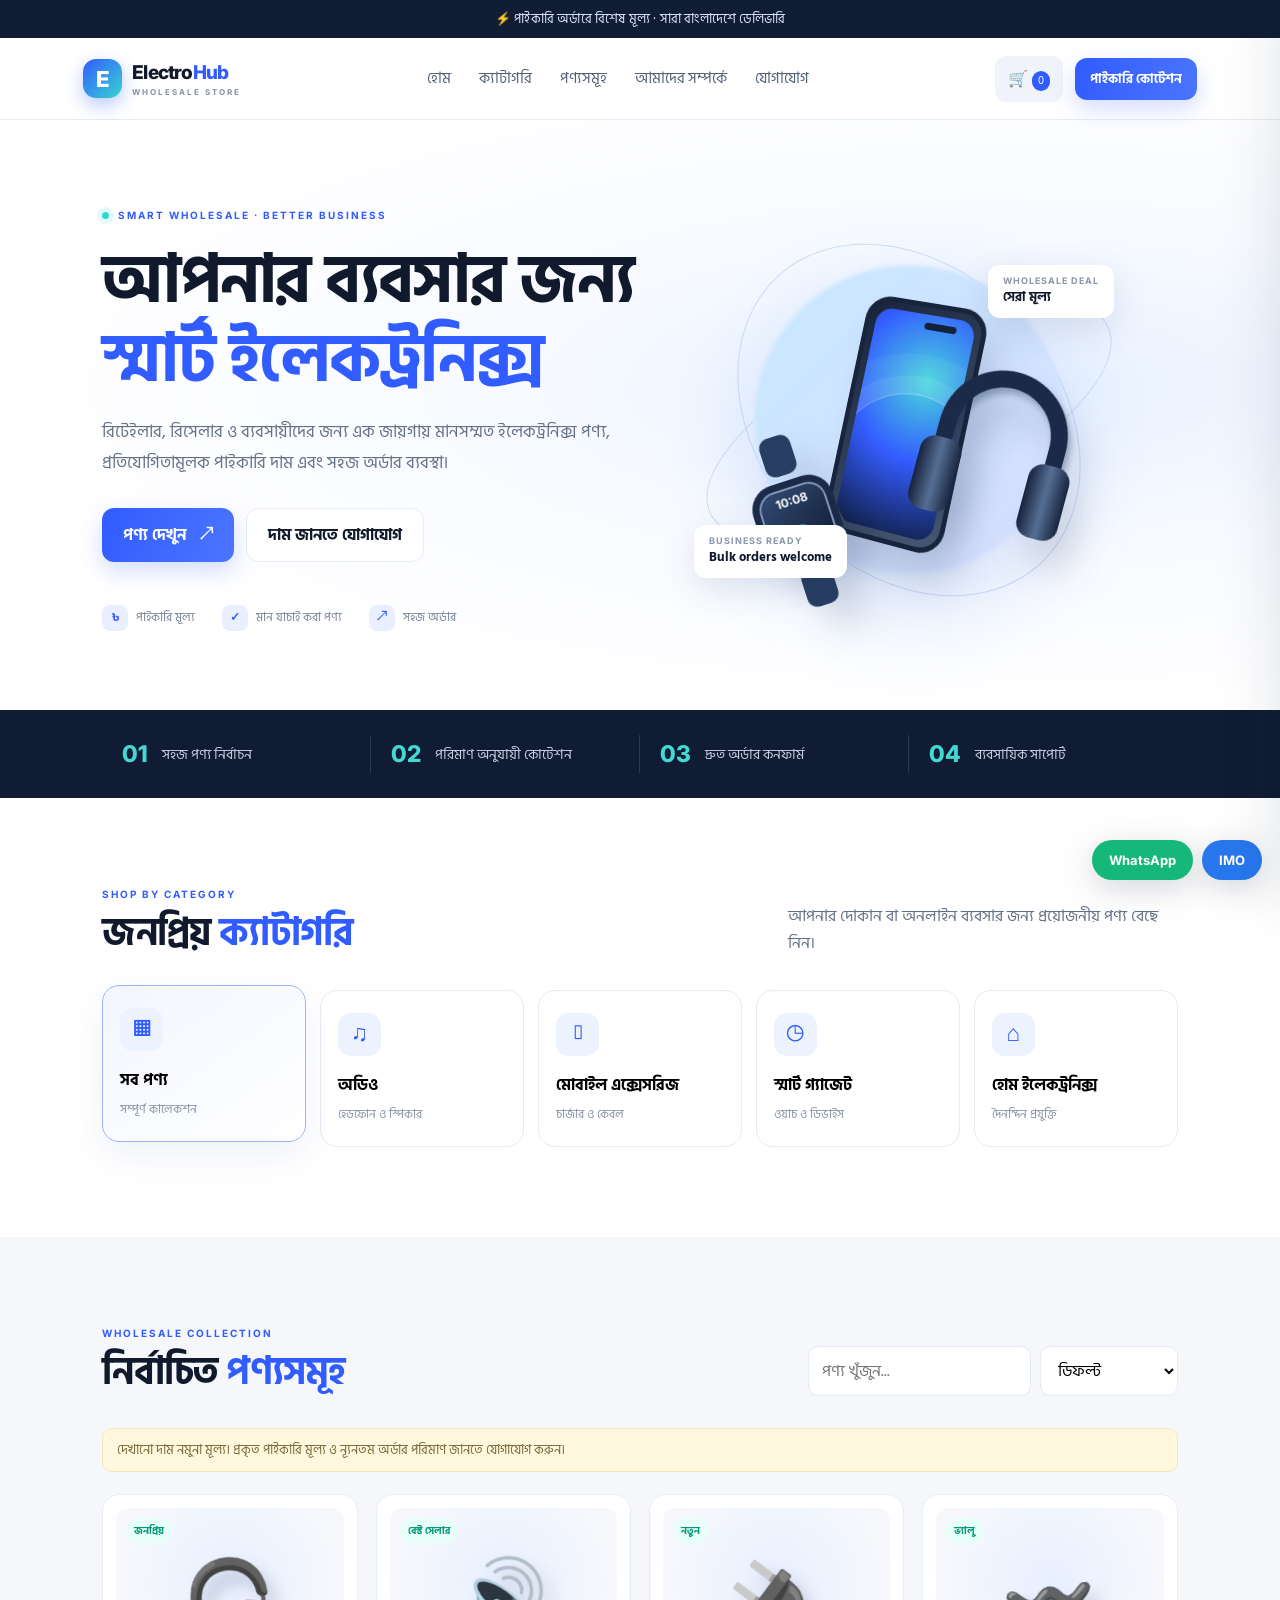
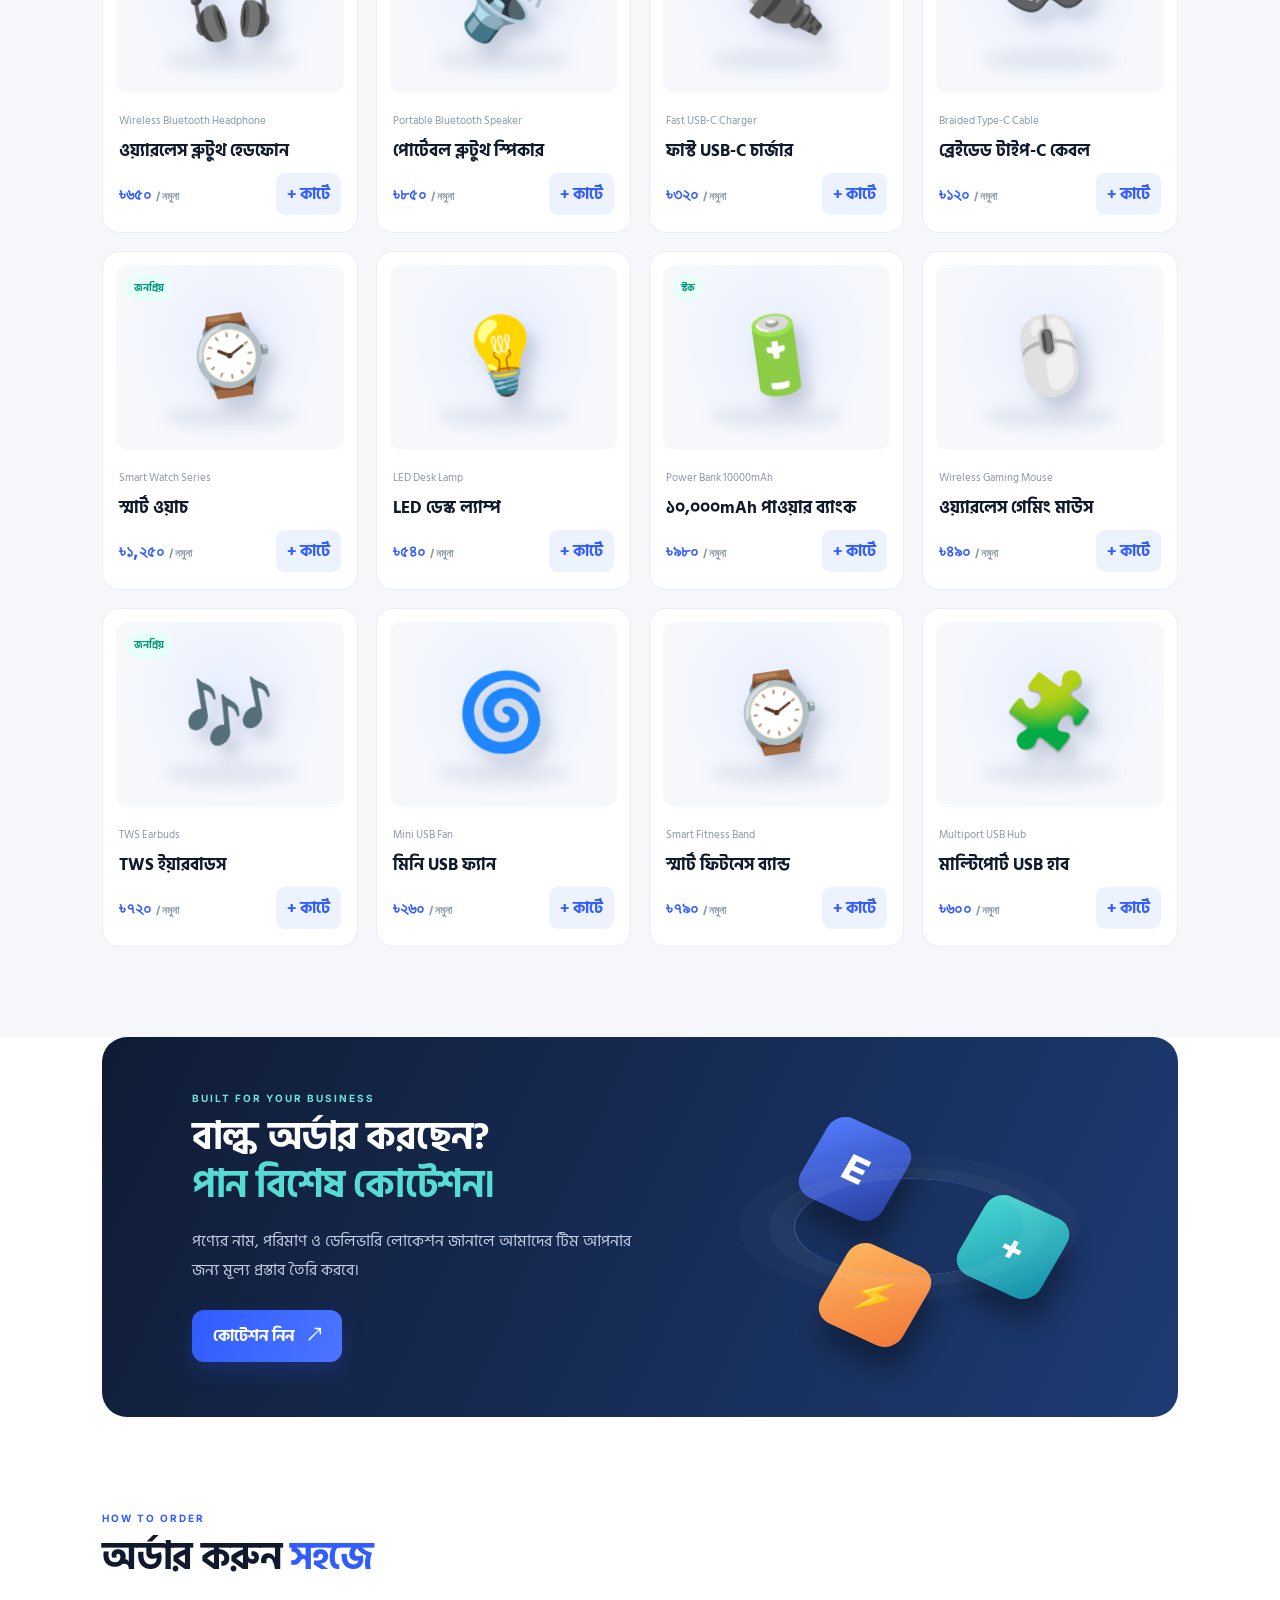
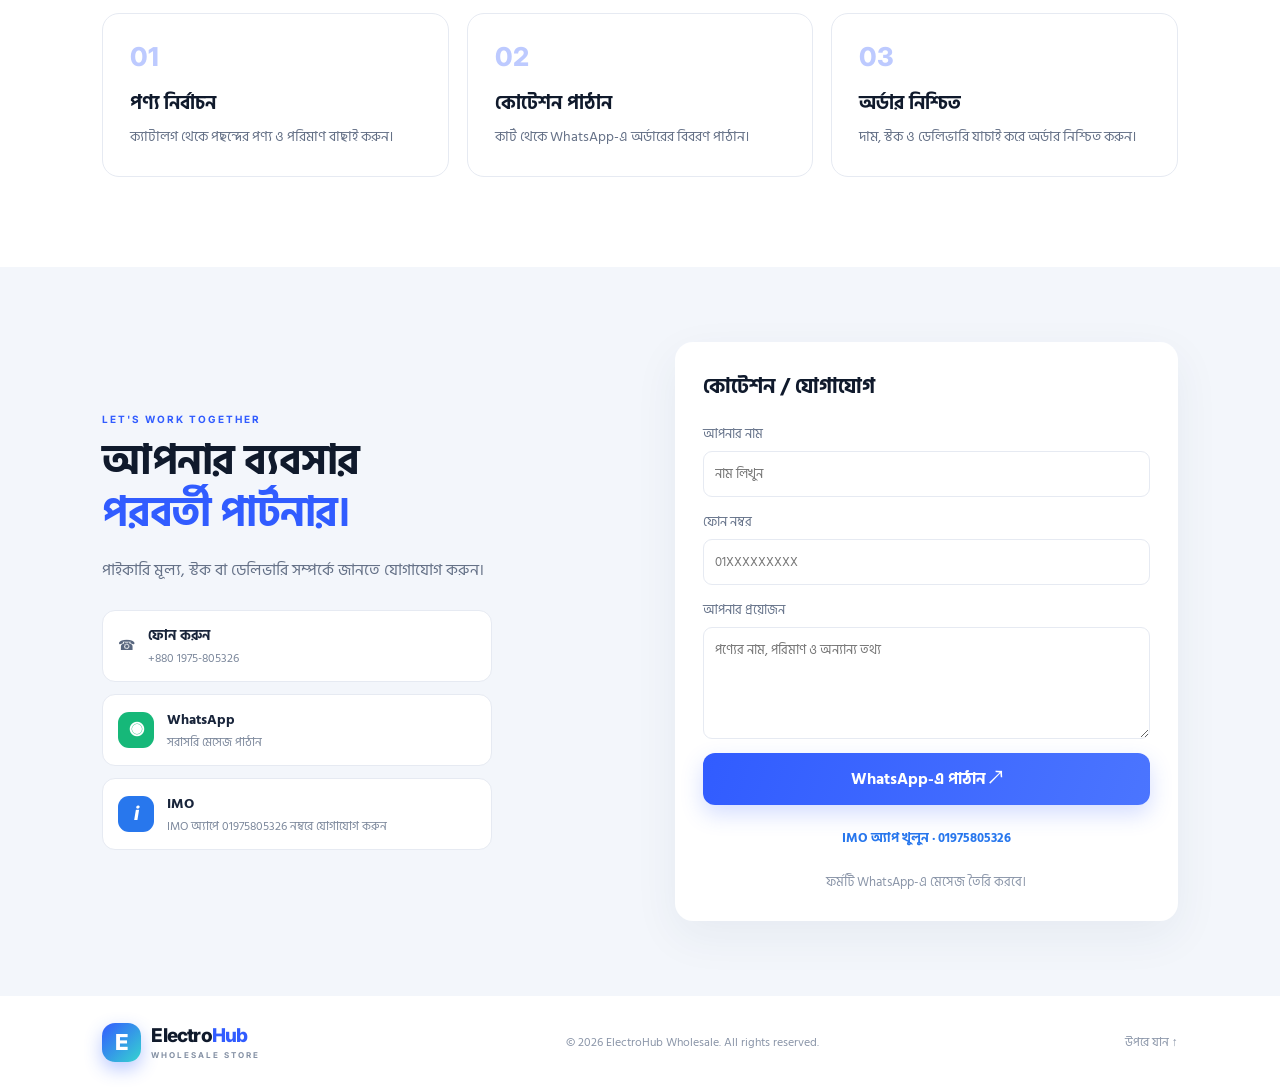
==== index.html @ 0be5f60c "Add files via upload" ====
<!DOCTYPE html>
<html lang="bn">
<head>
  <meta charset="UTF-8">
  <meta name="viewport" content="width=device-width, initial-scale=1.0">
  <meta name="description" content="ElectroHub Wholesale থেকে পাইকারি দামে ইলেকট্রনিক্স ও গ্যাজেট সংগ্রহ করুন। WhatsApp ও IMO-তে যোগাযোগ করুন।">
  <meta name="theme-color" content="#101c34">
  <meta property="og:title" content="ElectroHub Wholesale | পাইকারি ইলেকট্রনিক্স">
  <meta property="og:description" content="রিটেইলার ও রিসেলারদের জন্য স্মার্ট ইলেকট্রনিক্স হোলসেল ক্যাটালগ।">
  <title>ElectroHub Wholesale | পাইকারি ইলেকট্রনিক্স</title>
  <link rel="preconnect" href="https://fonts.googleapis.com">
  <link rel="preconnect" href="https://fonts.gstatic.com" crossorigin>
  <link href="https://fonts.googleapis.com/css2?family=Hind+Siliguri:wght@400;500;600;700&family=Inter:wght@400;500;600;700;800&display=swap" rel="stylesheet">
  <link rel="stylesheet" href="style.css">
</head>
<body>
  <div class="announcement">⚡ পাইকারি অর্ডারে বিশেষ মূল্য · সারা বাংলাদেশে ডেলিভারি</div>
  <header class="header">
    <a class="brand" href="#"><span class="brand-mark">E</span><span>Electro<span class="brand-accent">Hub</span><small>WHOLESALE STORE</small></span></a>
    <nav class="nav" id="nav">
      <a href="#home">হোম</a><a href="#categories">ক্যাটাগরি</a><a href="#products">পণ্যসমূহ</a><a href="#about">আমাদের সম্পর্কে</a><a href="#contact">যোগাযোগ</a>
    </nav>
    <div class="header-actions"><button class="icon-btn" id="cartToggle" aria-label="কার্ট">🛒 <span id="cartCount">0</span></button><button class="menu-btn" id="menuToggle">☰</button><a class="btn btn-small" href="#contact">পাইকারি কোটেশন</a></div>
  </header>

  <main>
    <section class="hero" id="home">
      <div class="hero-copy">
        <div class="eyebrow"><span></span> SMART WHOLESALE · BETTER BUSINESS</div>
        <h1>আপনার ব্যবসার জন্য<br><em>স্মার্ট ইলেকট্রনিক্স</em></h1>
        <p>রিটেইলার, রিসেলার ও ব্যবসায়ীদের জন্য এক জায়গায় মানসম্মত ইলেকট্রনিক্স পণ্য, প্রতিযোগিতামূলক পাইকারি দাম এবং সহজ অর্ডার ব্যবস্থা।</p>
        <div class="hero-buttons"><a class="btn" href="#products">পণ্য দেখুন <span>↗</span></a><a class="btn btn-ghost" href="#contact">দাম জানতে যোগাযোগ</a></div>
        <div class="trust-row"><div><b>৳</b><span>পাইকারি মূল্য</span></div><div><b>✓</b><span>মান যাচাই করা পণ্য</span></div><div><b>↗</b><span>সহজ অর্ডার</span></div></div>
      </div>
      <div class="hero-visual">
        <div class="orbit orbit-one"></div><div class="orbit orbit-two"></div>
        <div class="hero-glow"></div>
        <div class="product-stage">
          <div class="floating-tag tag-top">WHOLESALE DEAL <strong>সেরা মূল্য</strong></div>
          <div class="device device-phone"><div class="phone-screen"><div class="screen-dot"></div><div class="screen-wave"></div></div></div>
          <div class="device device-headphone"><div class="headband"></div><div class="ear ear-left"></div><div class="ear ear-right"></div></div>
          <div class="device device-watch"><div class="watch-face"><span>10:08</span><i>◌</i></div></div>
          <div class="floating-tag tag-bottom">BUSINESS READY <strong>Bulk orders welcome</strong></div>
        </div>
      </div>
    </section>

    <section class="stats">
      <div><strong>01</strong><span>সহজ পণ্য নির্বাচন</span></div><div><strong>02</strong><span>পরিমাণ অনুযায়ী কোটেশন</span></div><div><strong>03</strong><span>দ্রুত অর্ডার কনফার্ম</span></div><div><strong>04</strong><span>ব্যবসায়িক সাপোর্ট</span></div>
    </section>

    <section class="section" id="categories">
      <div class="section-heading"><div><div class="eyebrow">SHOP BY CATEGORY</div><h2>জনপ্রিয় <em>ক্যাটাগরি</em></h2></div><p>আপনার দোকান বা অনলাইন ব্যবসার জন্য প্রয়োজনীয় পণ্য বেছে নিন।</p></div>
      <div class="category-grid">
        <button class="category-card active" data-category="all"><span class="cat-icon">▦</span><b>সব পণ্য</b><small>সম্পূর্ণ কালেকশন</small></button>
        <button class="category-card" data-category="audio"><span class="cat-icon">♫</span><b>অডিও</b><small>হেডফোন ও স্পিকার</small></button>
        <button class="category-card" data-category="mobile"><span class="cat-icon">▯</span><b>মোবাইল এক্সেসরিজ</b><small>চার্জার ও কেবল</small></button>
        <button class="category-card" data-category="smart"><span class="cat-icon">◷</span><b>স্মার্ট গ্যাজেট</b><small>ওয়াচ ও ডিভাইস</small></button>
        <button class="category-card" data-category="home"><span class="cat-icon">⌂</span><b>হোম ইলেকট্রনিক্স</b><small>দৈনন্দিন প্রযুক্তি</small></button>
      </div>
    </section>

    <section class="section products-section" id="products">
      <div class="section-heading"><div><div class="eyebrow">WHOLESALE COLLECTION</div><h2>নির্বাচিত <em>পণ্যসমূহ</em></h2></div><div class="product-tools"><input id="searchInput" type="search" placeholder="পণ্য খুঁজুন..."><select id="sortSelect" aria-label="পণ্য সাজান"><option value="default">ডিফল্ট</option><option value="low">কম দাম আগে</option><option value="high">বেশি দাম আগে</option></select></div></div>
      <div class="notice">দেখানো দাম নমুনা মূল্য। প্রকৃত পাইকারি মূল্য ও ন্যূনতম অর্ডার পরিমাণ জানতে যোগাযোগ করুন।</div>
      <div class="product-grid" id="productGrid"></div>
    </section>

    <section class="bulk-banner" id="about">
      <div><div class="eyebrow">BUILT FOR YOUR BUSINESS</div><h2>বাল্ক অর্ডার করছেন?<br><em>পান বিশেষ কোটেশন।</em></h2><p>পণ্যের নাম, পরিমাণ ও ডেলিভারি লোকেশন জানালে আমাদের টিম আপনার জন্য মূল্য প্রস্তাব তৈরি করবে।</p><a class="btn" href="#contact">কোটেশন নিন <span>↗</span></a></div>
      <div class="bulk-art"><div class="cube cube-a">E</div><div class="cube cube-b">+</div><div class="cube cube-c">⚡</div><div class="bulk-ring"></div></div>
    </section>

    <section class="section process">
      <div class="section-heading"><div><div class="eyebrow">HOW TO ORDER</div><h2>অর্ডার করুন <em>সহজে</em></h2></div></div>
      <div class="steps"><div><span>01</span><h3>পণ্য নির্বাচন</h3><p>ক্যাটালগ থেকে পছন্দের পণ্য ও পরিমাণ বাছাই করুন।</p></div><div><span>02</span><h3>কোটেশন পাঠান</h3><p>কার্ট থেকে WhatsApp-এ অর্ডারের বিবরণ পাঠান।</p></div><div><span>03</span><h3>অর্ডার নিশ্চিত</h3><p>দাম, স্টক ও ডেলিভারি যাচাই করে অর্ডার নিশ্চিত করুন।</p></div></div>
    </section>

    <section class="contact-section" id="contact">
      <div><div class="eyebrow">LET'S WORK TOGETHER</div><h2>আপনার ব্যবসার<br><em>পরবর্তী পার্টনার।</em></h2><p>পাইকারি মূল্য, স্টক বা ডেলিভারি সম্পর্কে জানতে যোগাযোগ করুন।</p><div class="contact-details">
        <a href="tel:+8801975805326">☎ <span><b>ফোন করুন</b><small>+880 1975-805326</small></span></a>
        <a href="https://wa.me/8801975805326" target="_blank" rel="noopener"><span class="contact-symbol whatsapp-symbol">◉</span><span><b>WhatsApp</b><small>সরাসরি মেসেজ পাঠান</small></span></a>
        <a href="https://imo.im/" target="_blank" rel="noopener"><span class="contact-symbol imo-symbol">i</span><span><b>IMO</b><small>IMO অ্যাপে 01975805326 নম্বরে যোগাযোগ করুন</small></span></a>
      </div></div>
      <form id="quoteForm" class="quote-form"><h3>কোটেশন / যোগাযোগ</h3><label>আপনার নাম<input name="name" required placeholder="নাম লিখুন"></label><label>ফোন নম্বর<input name="phone" required placeholder="01XXXXXXXXX"></label><label>আপনার প্রয়োজন<textarea name="message" rows="4" placeholder="পণ্যের নাম, পরিমাণ ও অন্যান্য তথ্য"></textarea></label><button class="btn" type="submit">WhatsApp-এ পাঠান ↗</button><a class="imo-form-link" href="https://imo.im/" target="_blank" rel="noopener">IMO অ্যাপ খুলুন · 01975805326</a><small>ফর্মটি WhatsApp-এ মেসেজ তৈরি করবে।</small></form>
    </section>
  </main>

  <footer><a class="brand" href="#"><span class="brand-mark">E</span><span>Electro<span class="brand-accent">Hub</span><small>WHOLESALE STORE</small></span></a><p>© <span id="year"></span> ElectroHub Wholesale. All rights reserved.</p><a href="#home">উপরে যান ↑</a></footer>

  <aside class="cart-drawer" id="cartDrawer" aria-label="আপনার কার্ট"><div class="cart-head"><h3>আপনার অর্ডার</h3><button id="cartClose" class="icon-btn">✕</button></div><div id="cartItems" class="cart-items"><p class="empty-cart">আপনার কার্ট এখন খালি।</p></div><div class="cart-foot"><div><span>আনুমানিক মোট</span><strong id="cartTotal">৳০</strong></div><button class="btn" id="whatsappOrder">WhatsApp-এ অর্ডার করুন ↗</button><small>চূড়ান্ত পাইকারি মূল্য নিশ্চিত করা হবে যোগাযোগের সময়।</small></div></aside>
  <div class="overlay" id="overlay"></div>
  <div class="quick-contact" aria-label="দ্রুত যোগাযোগ">
    <a class="quick-wa" href="https://wa.me/8801975805326" target="_blank" rel="noopener" aria-label="WhatsApp-এ যোগাযোগ">WhatsApp</a>
    <a class="quick-imo" href="https://imo.im/" target="_blank" rel="noopener" aria-label="IMO খুলুন">IMO</a>
  </div>
  <script src="script.js"></script>
</body>
</html>
---- style.css ----
*{box-sizing:border-box} :root{--ink:#101a2c;--muted:#657187;--blue:#315cff;--cyan:#36d5d0;--paper:#f5f7fb;--line:#e6eaf2}html{scroll-behavior:smooth}body{margin:0;background:#fff;color:var(--ink);font-family:'Hind Siliguri',sans-serif}a{text-decoration:none;color:inherit}button,input,textarea,select{font:inherit}.announcement{background:#111d35;color:#dce6ff;text-align:center;padding:8px 14px;font-size:13px;letter-spacing:.2px}.header{height:82px;display:flex;align-items:center;justify-content:space-between;padding:0 6.5%;border-bottom:1px solid var(--line);background:#ffffffed;position:sticky;top:0;z-index:20;backdrop-filter:blur(14px)}.brand{display:flex;align-items:center;gap:10px;font:800 19px Inter,sans-serif;letter-spacing:-.8px}.brand small{display:block;font:700 8px Inter,sans-serif;letter-spacing:2px;color:#8490a4;margin-top:3px}.brand-accent{color:var(--blue)}.brand-mark{width:39px;height:39px;border-radius:13px;background:linear-gradient(135deg,#345cff,#35d4d0);display:grid;place-items:center;color:white;font-size:22px;box-shadow:0 7px 18px #315cff55}.nav{display:flex;gap:28px;font-size:15px;color:#526077}.nav a:hover{color:var(--blue)}.header-actions{display:flex;align-items:center;gap:12px}.btn{border:0;border-radius:12px;background:linear-gradient(110deg,#315cff,#4b75ff);color:#fff;padding:13px 21px;font-weight:700;display:inline-flex;gap:14px;align-items:center;justify-content:center;box-shadow:0 9px 22px #315cff35;cursor:pointer;transition:.25s}.btn:hover{transform:translateY(-3px);box-shadow:0 14px 28px #315cff48}.btn-small{padding:10px 15px;font-size:13px}.btn-ghost{background:#fff;color:var(--ink);border:1px solid var(--line);box-shadow:none}.icon-btn,.menu-btn{border:0;background:#f0f3fa;border-radius:11px;padding:10px 13px;cursor:pointer}.icon-btn span{background:var(--blue);color:white;border-radius:20px;padding:1px 6px;font-size:11px}.menu-btn{display:none}.hero{min-height:590px;padding:75px 8% 65px;display:grid;grid-template-columns:1fr 1fr;align-items:center;overflow:hidden;background:radial-gradient(ellipse at 78% 45%,#e7f1ff 0%,#f8faff 36%,#fff 72%)}.eyebrow{font:700 10px Inter,sans-serif;letter-spacing:2px;color:var(--blue);display:flex;align-items:center;gap:9px}.eyebrow span{width:7px;height:7px;background:var(--cyan);border-radius:50%;box-shadow:0 0 0 5px #36d5d022}.hero h1{font-size:clamp(40px,5.2vw,67px);line-height:1.18;letter-spacing:-1.7px;margin:22px 0 17px;font-weight:700}.hero h1 em,h2 em{font-style:normal;color:var(--blue)}.hero-copy>p{color:var(--muted);font-size:17px;line-height:1.8;max-width:530px}.hero-buttons{display:flex;gap:12px;margin-top:29px;flex-wrap:wrap}.trust-row{display:flex;gap:27px;margin-top:43px}.trust-row div{display:flex;align-items:center;gap:8px;color:#78849a;font-size:12px}.trust-row b{width:26px;height:26px;border-radius:8px;background:#e9efff;color:var(--blue);display:grid;place-items:center}.hero-visual{height:440px;position:relative;display:grid;place-items:center}.hero-glow{position:absolute;width:310px;height:310px;border-radius:50%;background:linear-gradient(135deg,#c8e8ff,#d8dfff);filter:blur(2px);box-shadow:0 35px 90px #4d82e633}.orbit{position:absolute;border:1px solid #a9c4ef88;border-radius:50%;transform:rotate(-25deg)}.orbit-one{width:440px;height:170px}.orbit-two{width:390px;height:300px;transform:rotate(48deg)}.product-stage{width:360px;height:360px;position:relative;perspective:900px;animation:float 6s ease-in-out infinite}.device{position:absolute;filter:drop-shadow(18px 25px 17px #1b31552b)}.device-phone{width:130px;height:245px;background:linear-gradient(135deg,#18243b,#485a76);border:5px solid #18243b;border-radius:26px;left:110px;top:60px;transform:rotate(12deg) rotateY(-20deg);padding:7px}.phone-screen{height:100%;border-radius:17px;background:radial-gradient(circle at 65% 30%,#48d6dc,#345cff 48%,#101d40);position:relative;overflow:hidden}.screen-dot{position:absolute;top:8px;left:50%;width:34px;height:7px;border-radius:10px;background:#152039}.screen-wave{position:absolute;width:160px;height:160px;border:1px solid #ffffff65;border-radius:50%;left:-17px;top:80px;box-shadow:0 0 0 18px #ffffff12,0 0 0 40px #ffffff0d}.device-headphone{width:180px;height:160px;right:0;top:130px;transform:rotate(15deg)}.headband{position:absolute;width:130px;height:125px;border:17px solid #1b2a49;border-bottom:0;border-radius:100px 100px 0 0;left:25px;top:0;filter:drop-shadow(4px 5px 3px #17294b55)}.ear{position:absolute;width:42px;height:75px;border-radius:15px;background:linear-gradient(90deg,#17233c,#566e94,#18253e);top:82px}.ear-left{left:13px}.ear-right{right:13px}.device-watch{width:83px;height:125px;left:28px;bottom:16px;transform:rotate(-18deg)}.device-watch:before,.device-watch:after{content:"";position:absolute;left:26px;width:32px;height:40px;background:#273d61;border-radius:10px}.device-watch:before{top:-26px}.device-watch:after{bottom:-25px}.watch-face{position:absolute;z-index:2;width:83px;height:83px;top:20px;border:7px solid #1b2a49;border-radius:25px;background:linear-gradient(145deg,#334d75,#111b31);display:grid;place-items:center;color:#fff;font:700 12px Inter;box-shadow:inset 0 0 0 2px #8196b8}.watch-face i{color:#41d5d0;font-style:normal;font-size:24px}.floating-tag{position:absolute;background:#fff;padding:10px 15px;border-radius:12px;box-shadow:0 12px 35px #233d7020;font:700 9px Inter;letter-spacing:1px;color:#8995a8}.floating-tag strong{display:block;color:var(--ink);font:700 13px 'Hind Siliguri';letter-spacing:0}.tag-top{right:-25px;top:25px}.tag-bottom{left:-35px;bottom:22px}.stats{padding:25px 8%;display:grid;grid-template-columns:repeat(4,1fr);background:#101c34;color:#fff}.stats div{display:flex;align-items:center;gap:14px;border-right:1px solid #ffffff20;padding:5px 20px}.stats div:last-child{border:0}.stats strong{font:800 23px Inter;color:#43d8d2}.stats span{font-size:14px;color:#c5cee0}.section{padding:90px 8%}.section-heading{display:flex;align-items:end;justify-content:space-between;gap:20px;margin-bottom:32px}.section-heading h2,.bulk-banner h2,.contact-section h2{font-size:38px;line-height:1.25;margin:10px 0 0;letter-spacing:-.8px}.section-heading>p{max-width:390px;color:var(--muted);line-height:1.7;margin:0}.category-grid{display:grid;grid-template-columns:repeat(5,1fr);gap:14px}.category-card{border:1px solid var(--line);background:#fff;border-radius:17px;padding:22px 17px;text-align:left;cursor:pointer;transition:.25s;display:flex;flex-direction:column;gap:7px}.category-card:hover,.category-card.active{transform:translateY(-5px);border-color:#9eb3ff;box-shadow:0 15px 35px #2449a012}.category-card.active{background:linear-gradient(145deg,#f3f6ff,#fff)}.cat-icon{width:43px;height:43px;border-radius:13px;background:#edf2ff;color:var(--blue);display:grid;place-items:center;font-size:23px;margin-bottom:9px}.category-card b{font-size:16px}.category-card small{font-size:12px;color:#8792a5}.products-section{background:var(--paper)}.product-tools{display:flex;gap:9px}.product-tools input,.product-tools select{border:1px solid var(--line);background:white;border-radius:10px;padding:10px 13px;outline:none;min-width:130px}.notice{font-size:13px;color:#7a6a36;background:#fff8df;border:1px solid #f3e7b8;padding:10px 14px;border-radius:10px;margin-bottom:22px}.product-grid{display:grid;grid-template-columns:repeat(4,1fr);gap:18px}.product-card{background:#fff;border:1px solid #e9edf5;border-radius:17px;padding:13px;transition:.25s;min-width:0}.product-card:hover{transform:translateY(-6px);box-shadow:0 18px 40px #20365b14}.product-art{height:185px;border-radius:12px;background:radial-gradient(circle at 50% 40%,#e8efff,#f6f8fc 68%);display:grid;place-items:center;position:relative;overflow:hidden}.product-art:after{content:"";position:absolute;width:135px;height:20px;background:#52658b1c;border-radius:50%;bottom:23px;filter:blur(7px)}.product-emoji{font-size:75px;filter:drop-shadow(8px 13px 8px #25365b35);transform:rotate(-8deg);z-index:1}.product-badge{position:absolute;left:10px;top:10px;background:#e8fff9;color:#079879;font-size:10px;font-weight:700;padding:5px 8px;border-radius:20px;z-index:2}.product-info{padding:13px 3px 4px}.product-info small{color:#8b96a9;font-size:11px}.product-info h3{font-size:17px;margin:5px 0 8px}.price-row{display:flex;align-items:center;justify-content:space-between;gap:8px}.price-row strong{font:800 17px Inter;color:var(--blue)}.price-row button{border:0;border-radius:9px;background:#edf2ff;color:var(--blue);font-weight:700;padding:8px 11px;cursor:pointer}.bulk-banner{margin:0 8% 60px;padding:55px 7%;border-radius:25px;background:linear-gradient(115deg,#101c35,#1d3b73);color:#fff;display:grid;grid-template-columns:1.2fr .8fr;align-items:center;overflow:hidden;position:relative}.bulk-banner p{color:#c1cce2;max-width:450px;line-height:1.8;margin:18px 0 25px}.bulk-banner h2 em{color:#55dcd4}.bulk-banner .eyebrow{color:#6fe1dc}.bulk-art{height:250px;position:relative;display:grid;place-items:center}.bulk-ring{width:230px;height:230px;border:1px solid #75a6ff66;border-radius:50%;box-shadow:0 0 0 25px #ffffff08,0 0 0 55px #ffffff06;transform:rotateX(65deg)}.cube{position:absolute;width:90px;height:90px;display:grid;place-items:center;font:800 36px Inter;color:white;border-radius:19px;box-shadow:15px 20px 25px #0005;transform:rotate(25deg) skew(-5deg);background:linear-gradient(135deg,#557dff,#263f9e)}.cube-a{top:22px;left:80px}.cube-b{right:30px;top:100px;background:linear-gradient(135deg,#48d9d2,#148eaa)}.cube-c{bottom:12px;left:100px;background:linear-gradient(135deg,#ffb65d,#f07839)}.process{padding-top:35px}.steps{display:grid;grid-template-columns:repeat(3,1fr);gap:18px}.steps>div{padding:27px;border:1px solid var(--line);border-radius:17px;background:#fff}.steps span{font:800 26px Inter;color:#bdcaff}.steps h3{margin:14px 0 6px;font-size:19px}.steps p{margin:0;color:var(--muted);line-height:1.7;font-size:14px}.contact-section{padding:75px 8%;background:#f3f6fb;display:grid;grid-template-columns:1fr 1fr;gap:70px;align-items:center}.contact-section h2{font-size:42px}.contact-section>div>p{color:var(--muted);line-height:1.8}.contact-details{display:grid;gap:12px;margin-top:25px;color:#58667e;font-size:14px}.quote-form{background:white;padding:28px;border-radius:18px;box-shadow:0 15px 45px #253b6310;display:grid;gap:14px}.quote-form h3{margin:0 0 5px;font-size:21px}.quote-form label{display:grid;gap:6px;font-size:13px;color:#66738a}.quote-form input,.quote-form textarea{width:100%;border:1px solid var(--line);border-radius:9px;padding:11px;outline:none;resize:vertical}.quote-form input:focus,.quote-form textarea:focus{border-color:#8ba4ff}.quote-form small{color:#8a95a8;text-align:center}footer{padding:25px 8%;display:flex;align-items:center;justify-content:space-between;gap:15px;color:#8a95a8;font-size:12px}footer .brand{color:var(--ink)}.cart-drawer{position:fixed;z-index:50;right:-430px;top:0;width:min(410px,100%);height:100vh;background:#fff;box-shadow:-20px 0 60px #12213b20;transition:.3s;display:flex;flex-direction:column;padding:23px}.cart-drawer.open{right:0}.cart-head{display:flex;justify-content:space-between;align-items:center;border-bottom:1px solid var(--line);padding-bottom:15px}.cart-head h3{margin:0}.cart-items{flex:1;overflow:auto;padding:15px 0}.empty-cart{text-align:center;color:#8792a5;padding:45px 0}.cart-item{display:flex;align-items:center;gap:12px;padding:12px 0;border-bottom:1px solid var(--line)}.cart-item .mini-art{width:54px;height:54px;background:#eef3ff;border-radius:10px;display:grid;place-items:center;font-size:28px}.cart-item div:nth-child(2){flex:1}.cart-item b{display:block;font-size:14px}.cart-item small{color:#8490a4}.qty{display:flex;align-items:center;gap:7px}.qty button{border:0;background:#edf2ff;color:var(--blue);border-radius:6px;width:24px;height:24px;cursor:pointer}.cart-foot{border-top:1px solid var(--line);padding-top:15px;display:grid;gap:13px}.cart-foot>div{display:flex;justify-content:space-between}.cart-foot strong{font:800 19px Inter;color:var(--blue)}.cart-foot small{color:#8994a6;text-align:center}.overlay{position:fixed;inset:0;background:#0c183455;z-index:40;opacity:0;visibility:hidden;transition:.3s}.overlay.show{opacity:1;visibility:visible}
@keyframes float{0%,100%{transform:translateY(0) rotate(-2deg)}50%{transform:translateY(-13px) rotate(2deg)}}
@media(max-width:1000px){.nav{gap:14px}.hero{padding-left:6%;padding-right:6%}.product-grid{grid-template-columns:repeat(3,1fr)}.category-grid{grid-template-columns:repeat(3,1fr)}}
@media(max-width:760px){.header{height:70px;padding:0 5%}.nav{display:none;position:absolute;top:70px;left:0;right:0;background:white;padding:18px 7%;box-shadow:0 15px 25px #10203a15;flex-direction:column}.nav.open{display:flex}.menu-btn{display:block}.header-actions .btn{display:none}.hero{grid-template-columns:1fr;padding:55px 7% 30px}.hero-visual{height:360px;margin-top:10px}.product-stage{transform:scale(.85)}.trust-row{gap:12px;flex-wrap:wrap}.stats{grid-template-columns:repeat(2,1fr);gap:12px;padding:22px 5%}.stats div{padding:8px;border:0}.section{padding:65px 6%}.section-heading{align-items:flex-start;flex-direction:column}.section-heading h2{font-size:32px}.category-grid{grid-template-columns:repeat(2,1fr)}.product-grid{grid-template-columns:repeat(2,1fr);gap:11px}.product-art{height:145px}.product-emoji{font-size:60px}.product-tools{width:100%}.product-tools input{flex:1;min-width:0}.bulk-banner{margin:0 5% 45px;padding:35px 7%;grid-template-columns:1fr}.bulk-art{height:190px}.steps{grid-template-columns:1fr}.contact-section{padding:60px 6%;grid-template-columns:1fr;gap:30px}.contact-section h2{font-size:35px}footer{padding:23px 6%;flex-wrap:wrap}footer p{order:3;width:100%;margin:0}}
@media(max-width:390px){.product-grid{grid-template-columns:1fr}.product-art{height:190px}.category-grid{grid-template-columns:1fr 1fr}.hero h1{font-size:38px}}


/* ElectroHub professional contact and accessibility refinements */
:focus-visible{outline:3px solid #36d5d0;outline-offset:3px}
.contact-details a{display:flex;align-items:center;gap:13px;padding:13px 15px;background:#fff;border:1px solid #e6eaf2;border-radius:13px;max-width:390px;transition:.2s}
.contact-details a:hover{transform:translateY(-2px);border-color:#a9bbff;box-shadow:0 10px 25px #233d7010}
.contact-details a span:not(.contact-symbol){display:grid;gap:2px}
.contact-details a b{font-size:14px;color:#18243a}.contact-details a small{font-size:12px;color:#7b879b}
.contact-symbol{width:36px;height:36px;border-radius:11px;display:grid;place-items:center;color:white;font:800 19px Inter;background:#16b879}
.imo-symbol{background:#2877ed;font-style:italic}
.imo-form-link{display:block;text-align:center;color:#2877ed;font-size:13px;font-weight:700;padding:8px}
.quick-contact{position:fixed;right:18px;bottom:20px;z-index:30;display:flex;gap:9px;filter:drop-shadow(0 8px 16px #14213b30)}
.quick-contact a{padding:12px 17px;border-radius:999px;color:#fff;font:700 13px Inter,sans-serif;transition:.2s}
.quick-contact a:hover{transform:translateY(-3px)}.quick-wa{background:#16b879}.quick-imo{background:#2877ed}
.btn:focus-visible,.icon-btn:focus-visible,.menu-btn:focus-visible{outline-offset:4px}
@media(max-width:760px){.quick-contact{right:12px;bottom:12px}.quick-contact a{padding:11px 14px}.contact-details a{max-width:none}}
@media(prefers-reduced-motion:reduce){*,*::before,*::after{scroll-behavior:auto!important;animation-duration:.01ms!important;animation-iteration-count:1!important;transition-duration:.01ms!important}}
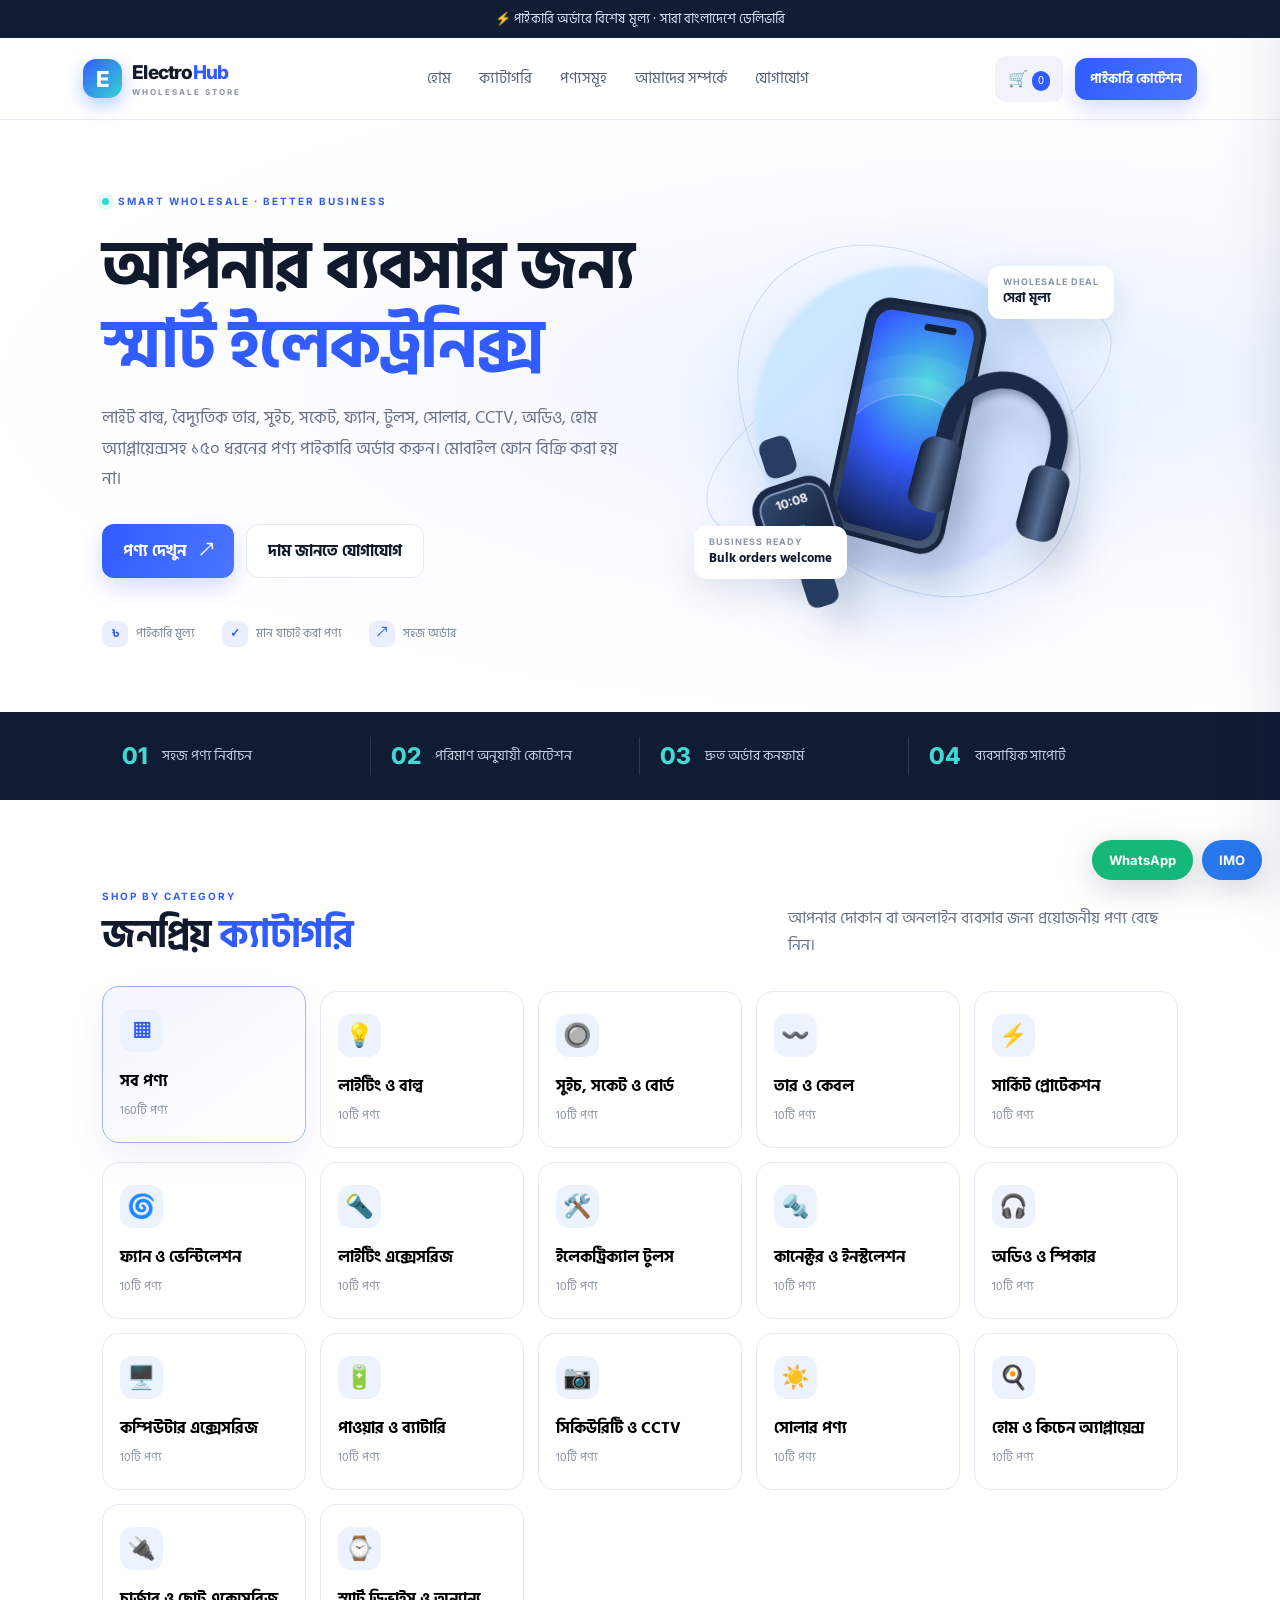
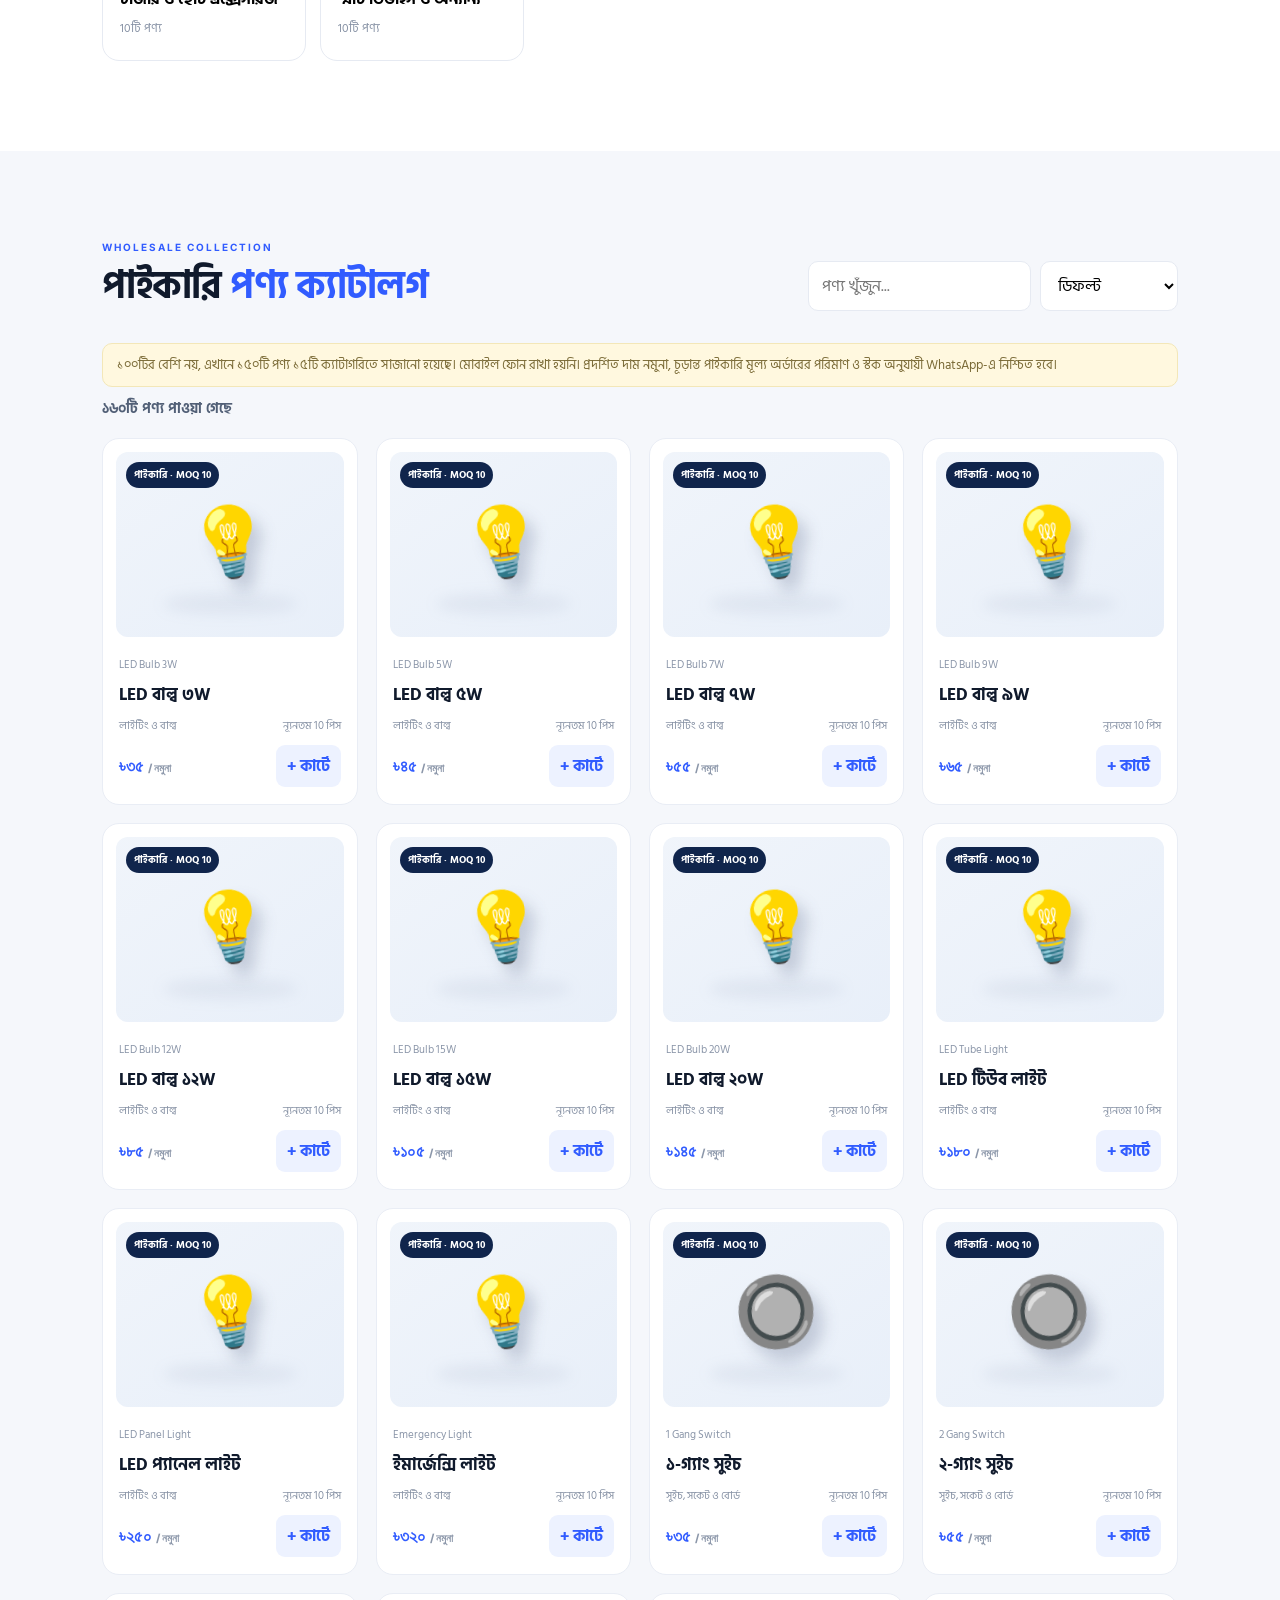
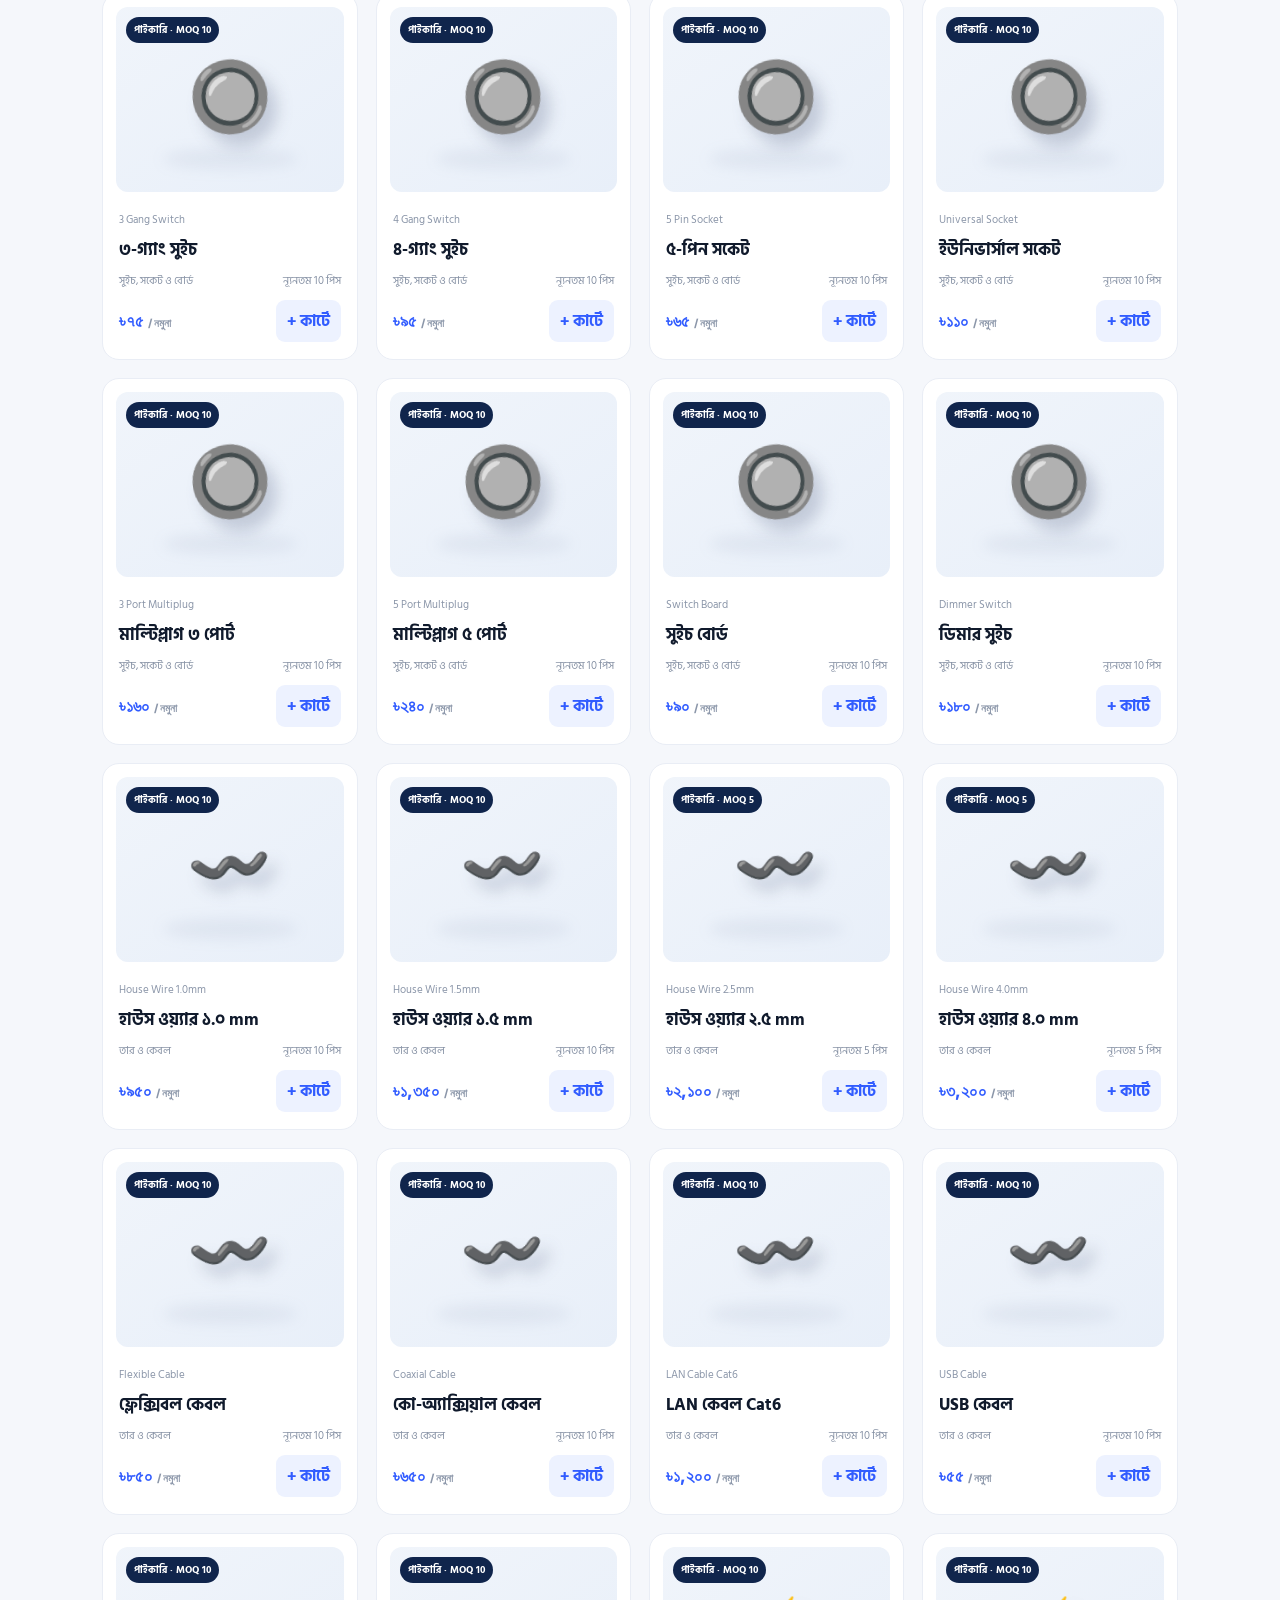
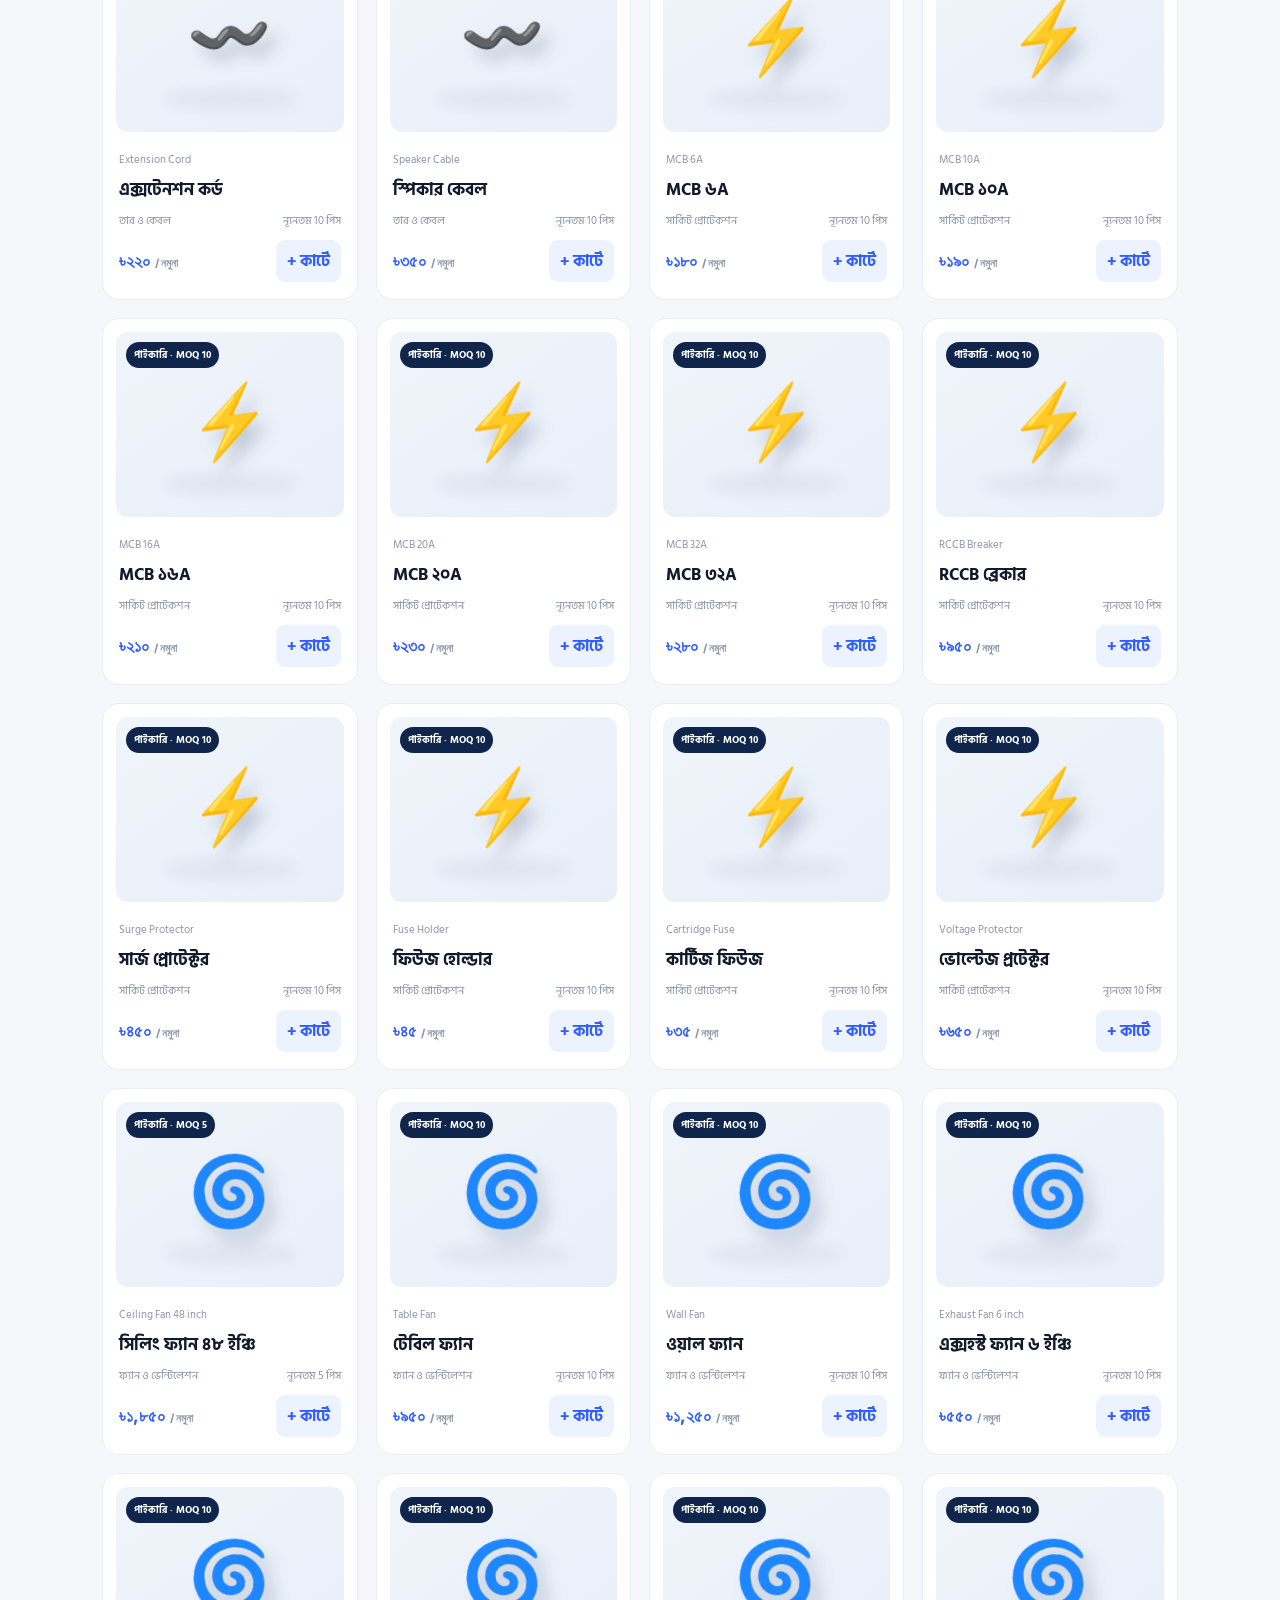
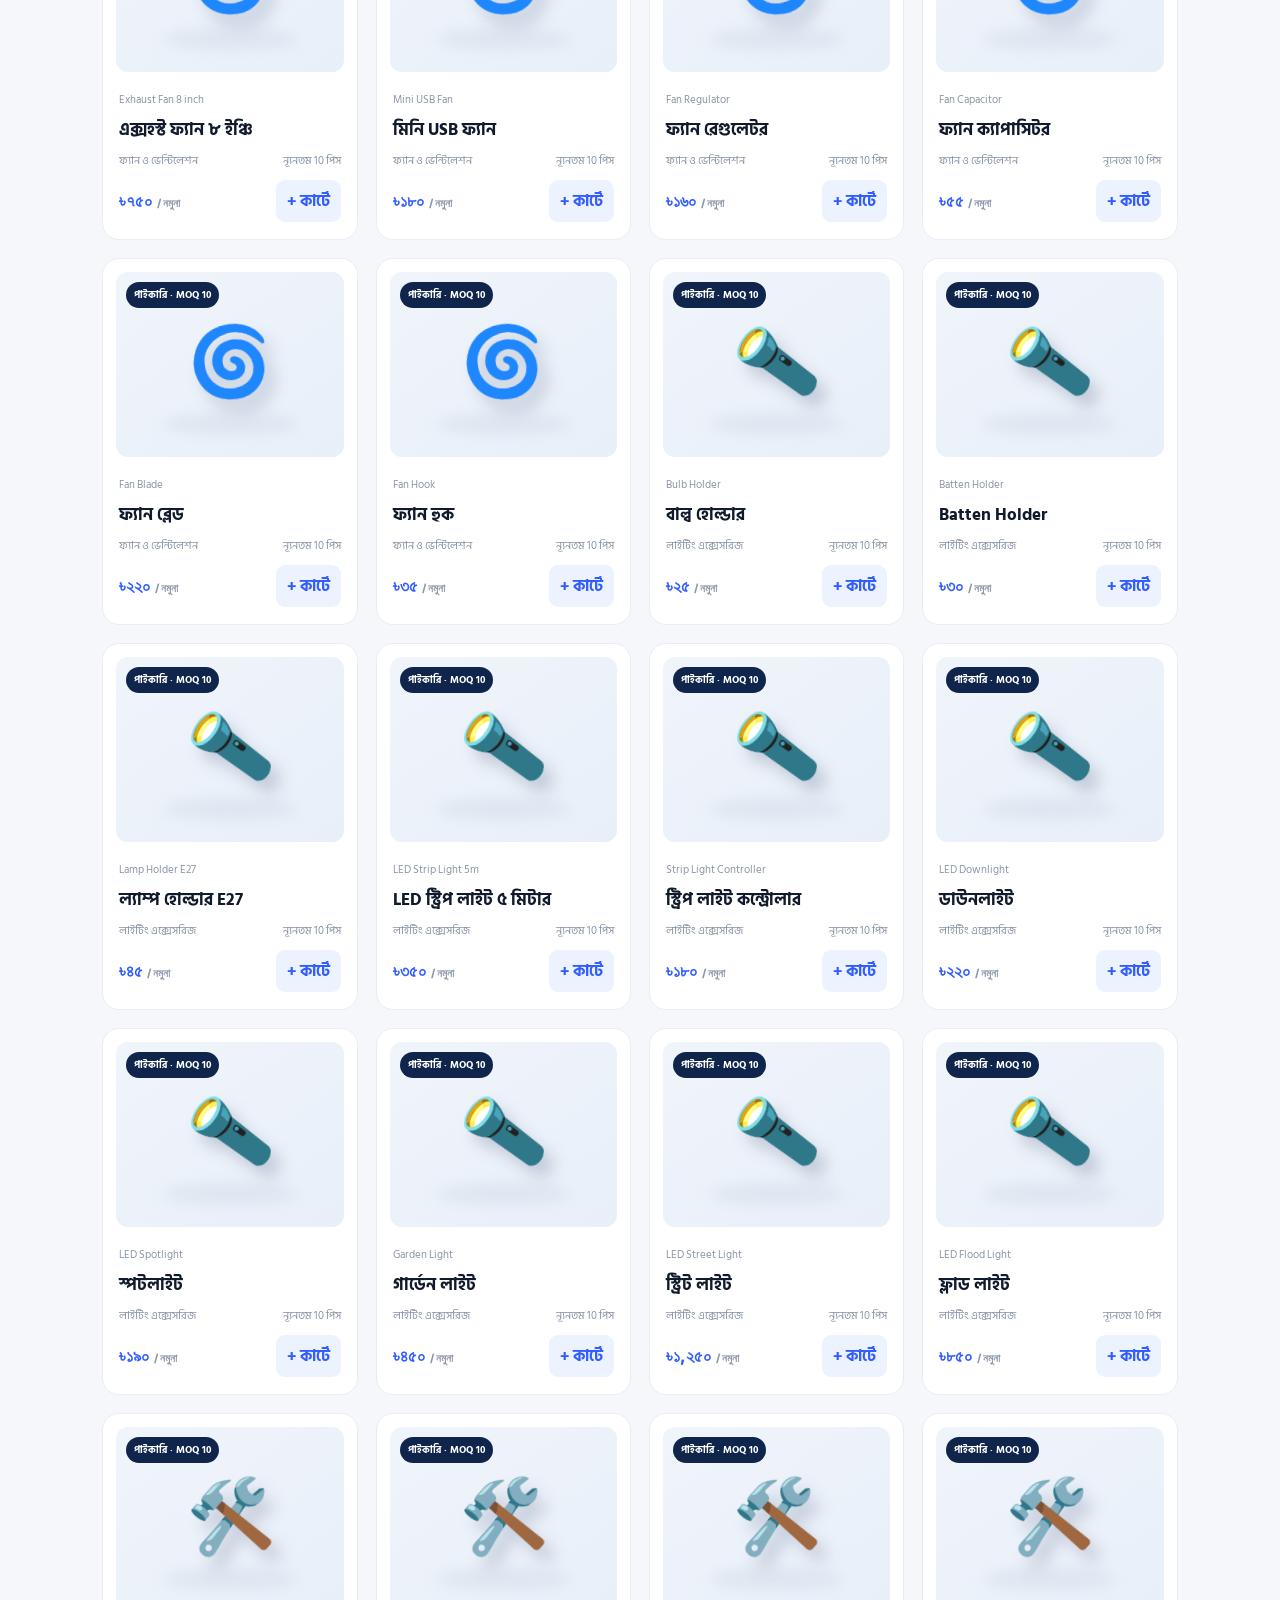
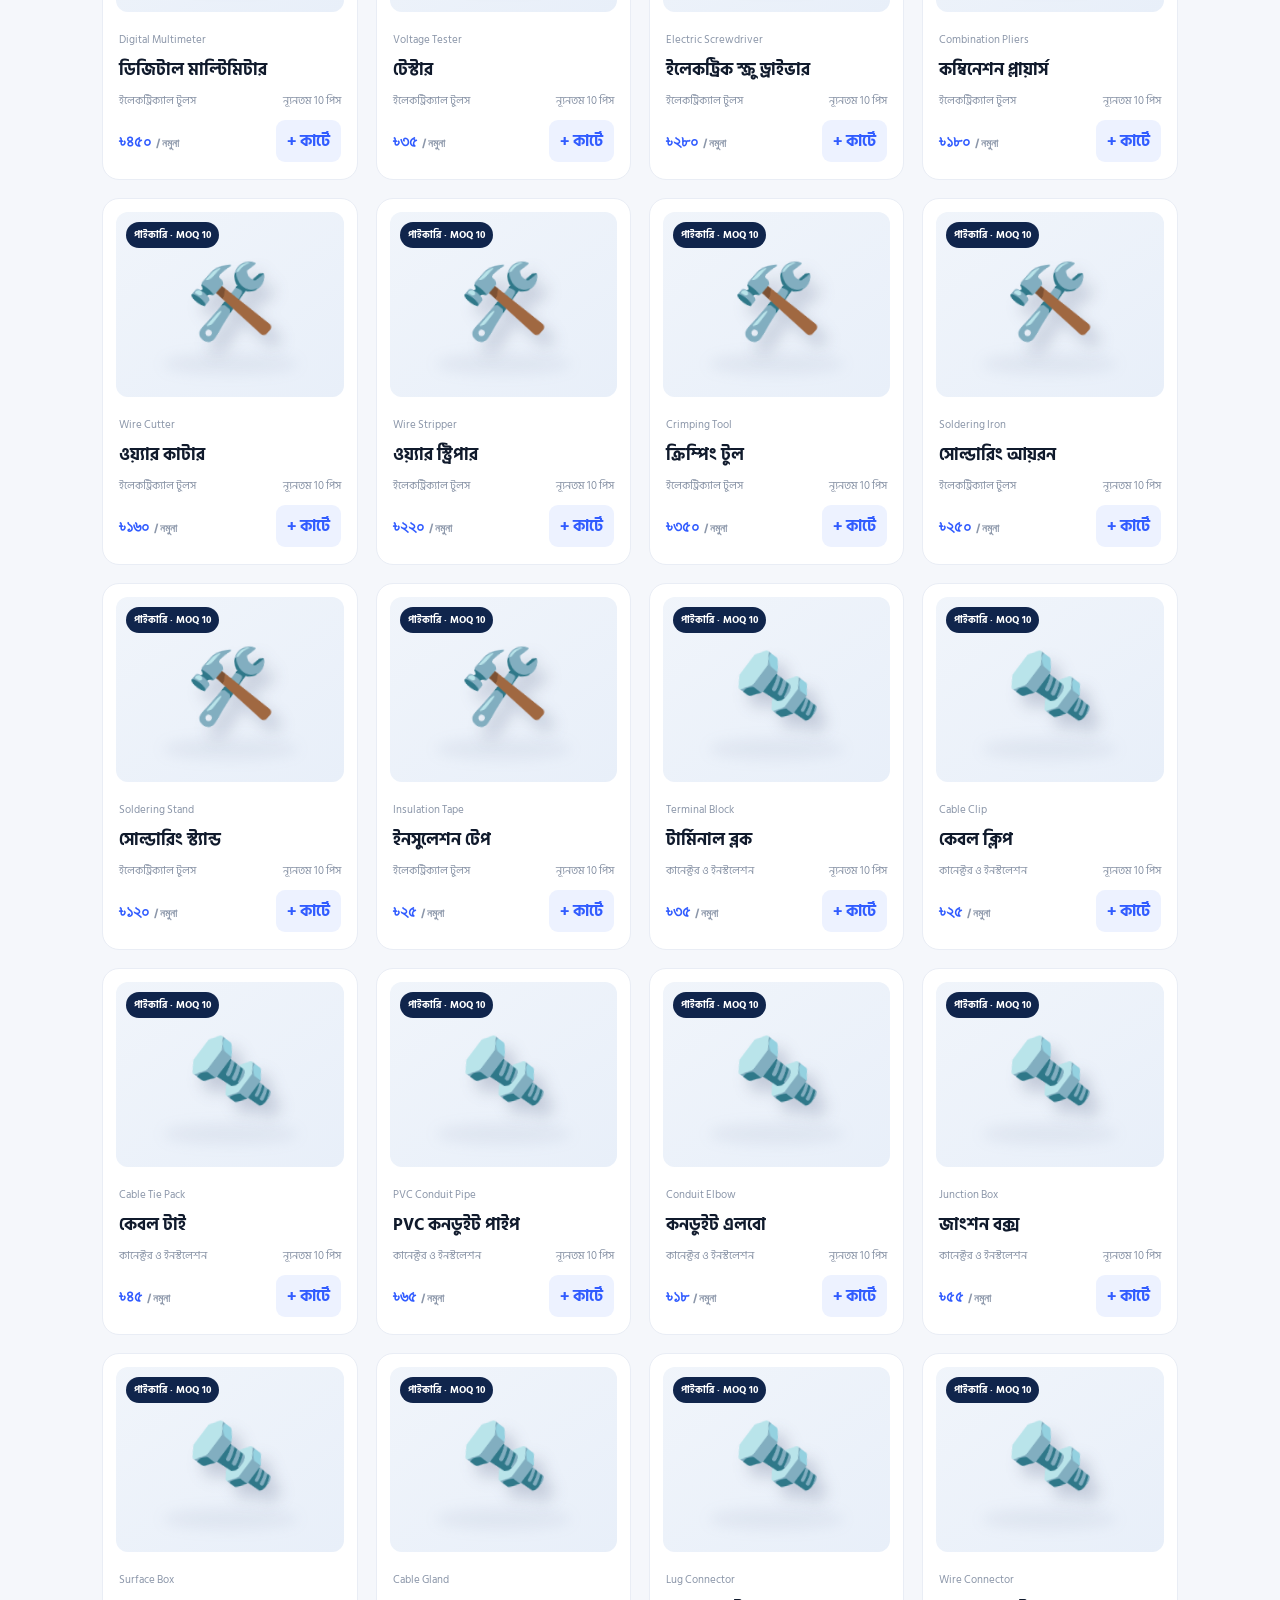
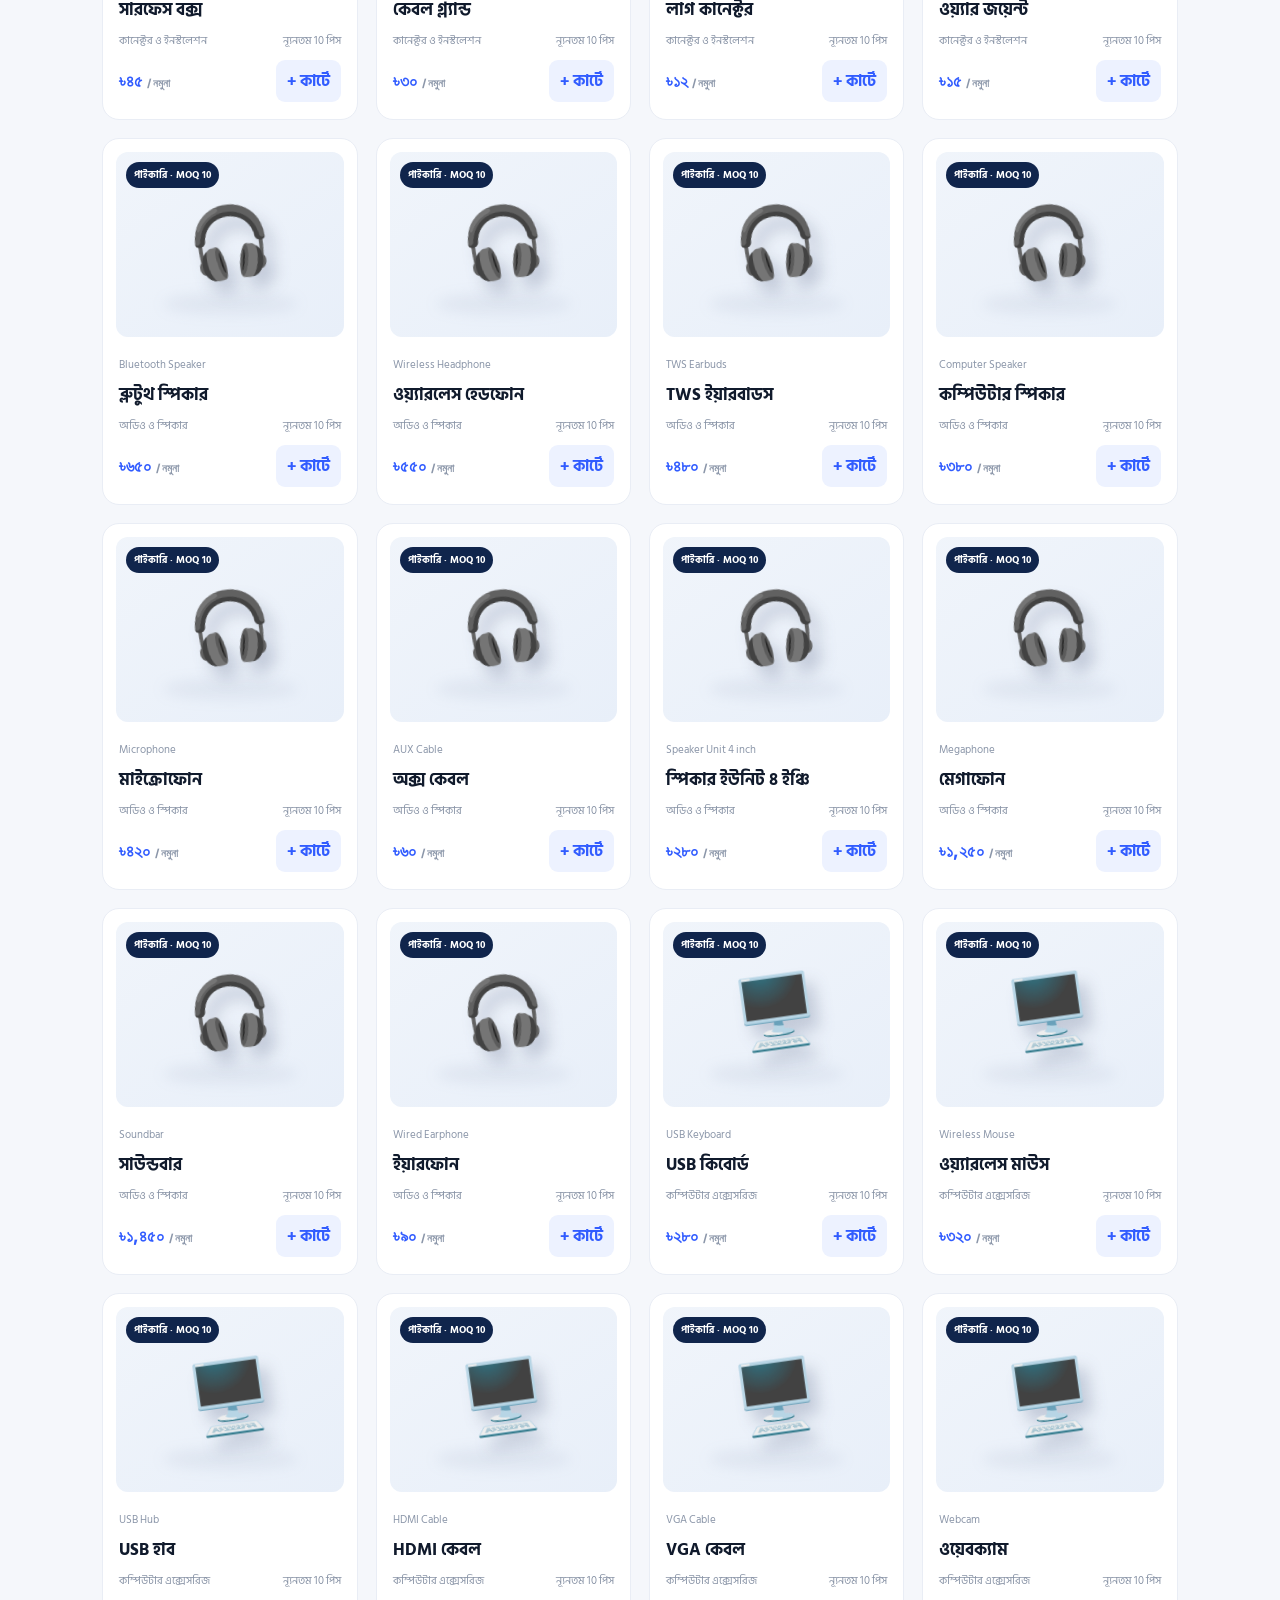
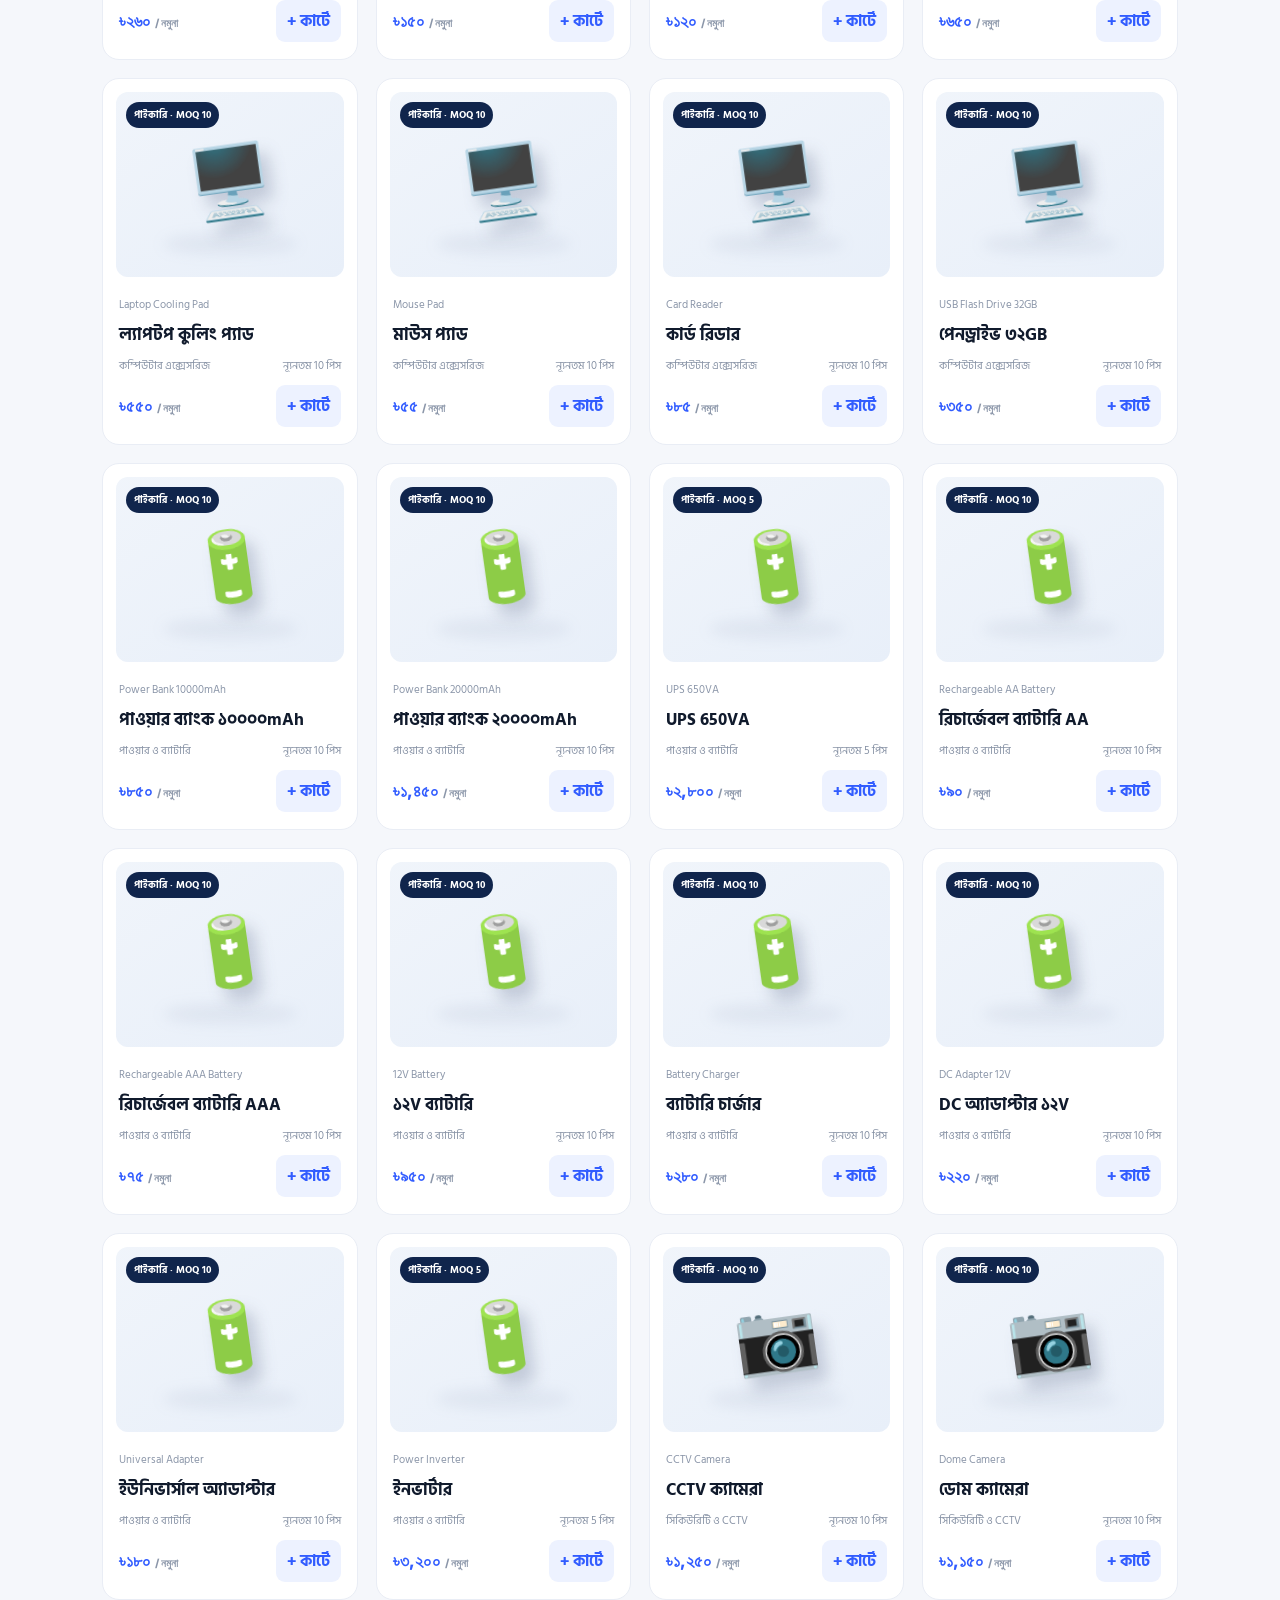
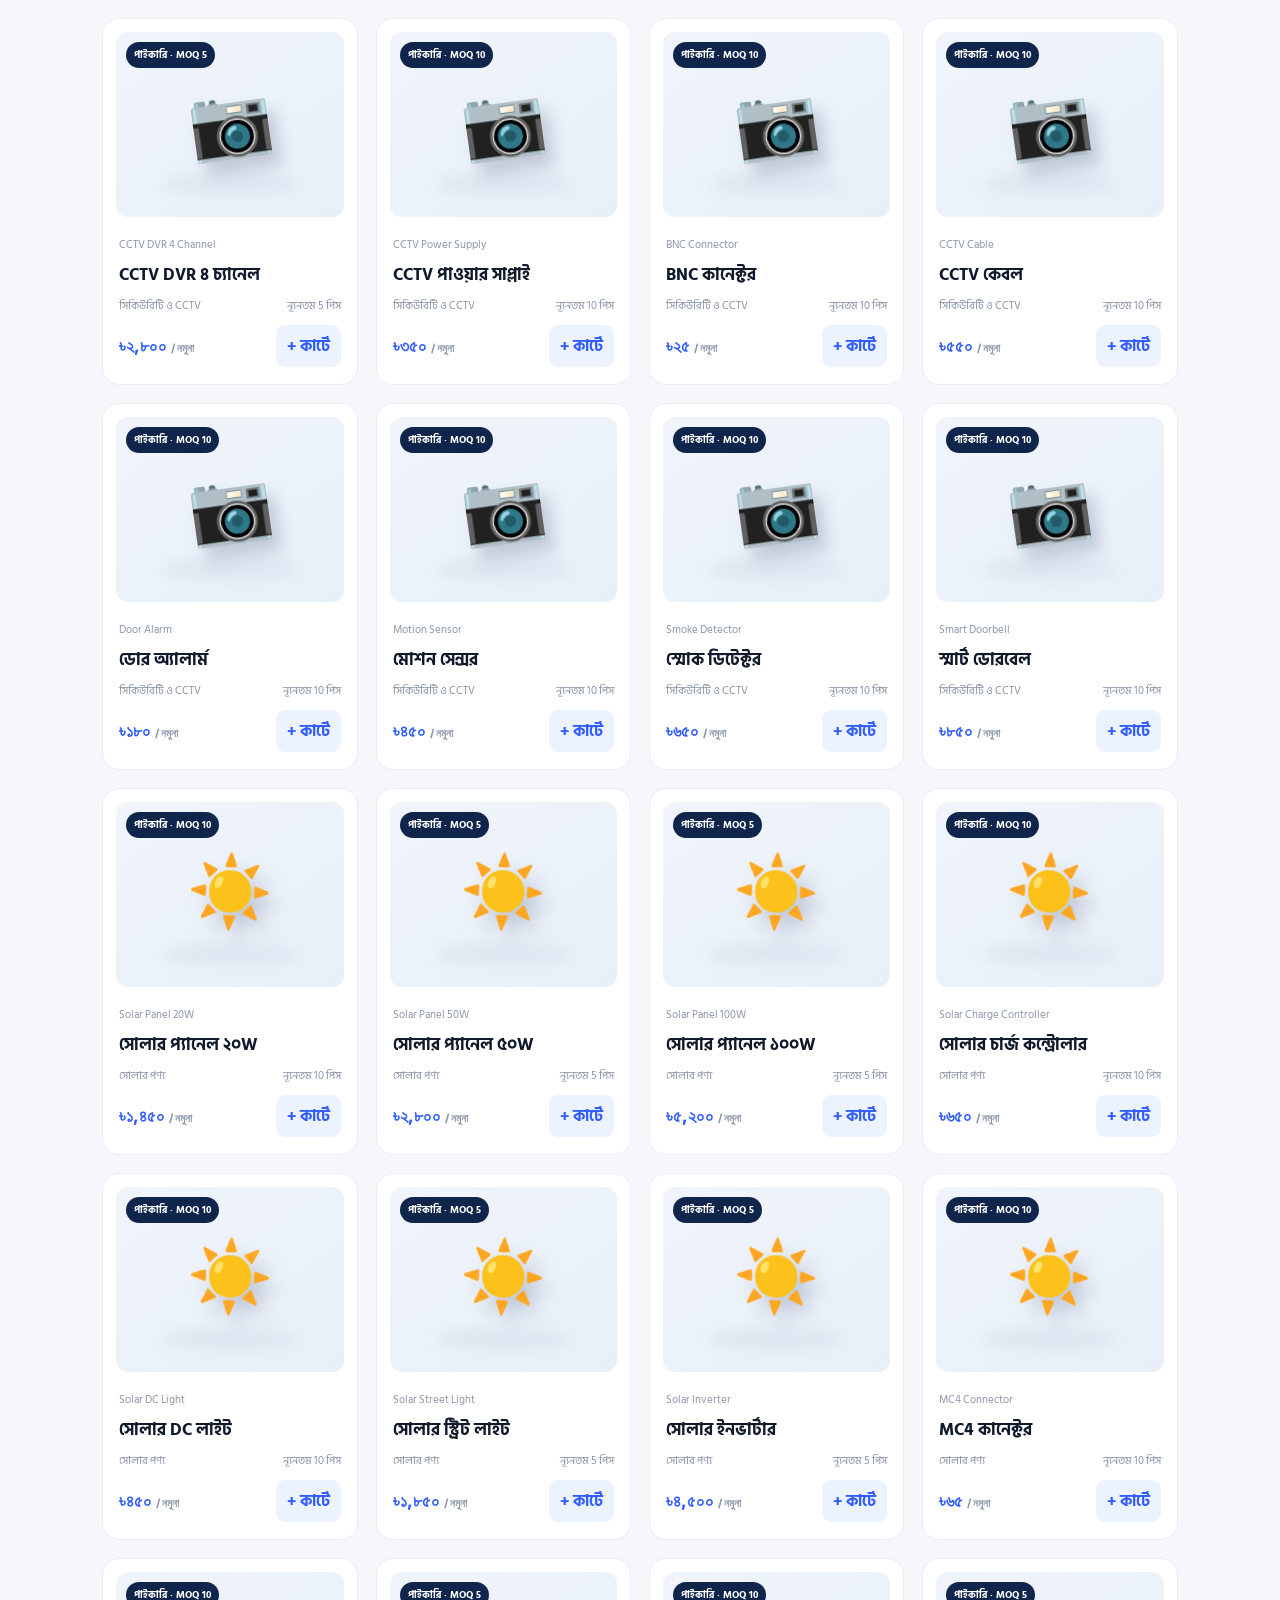
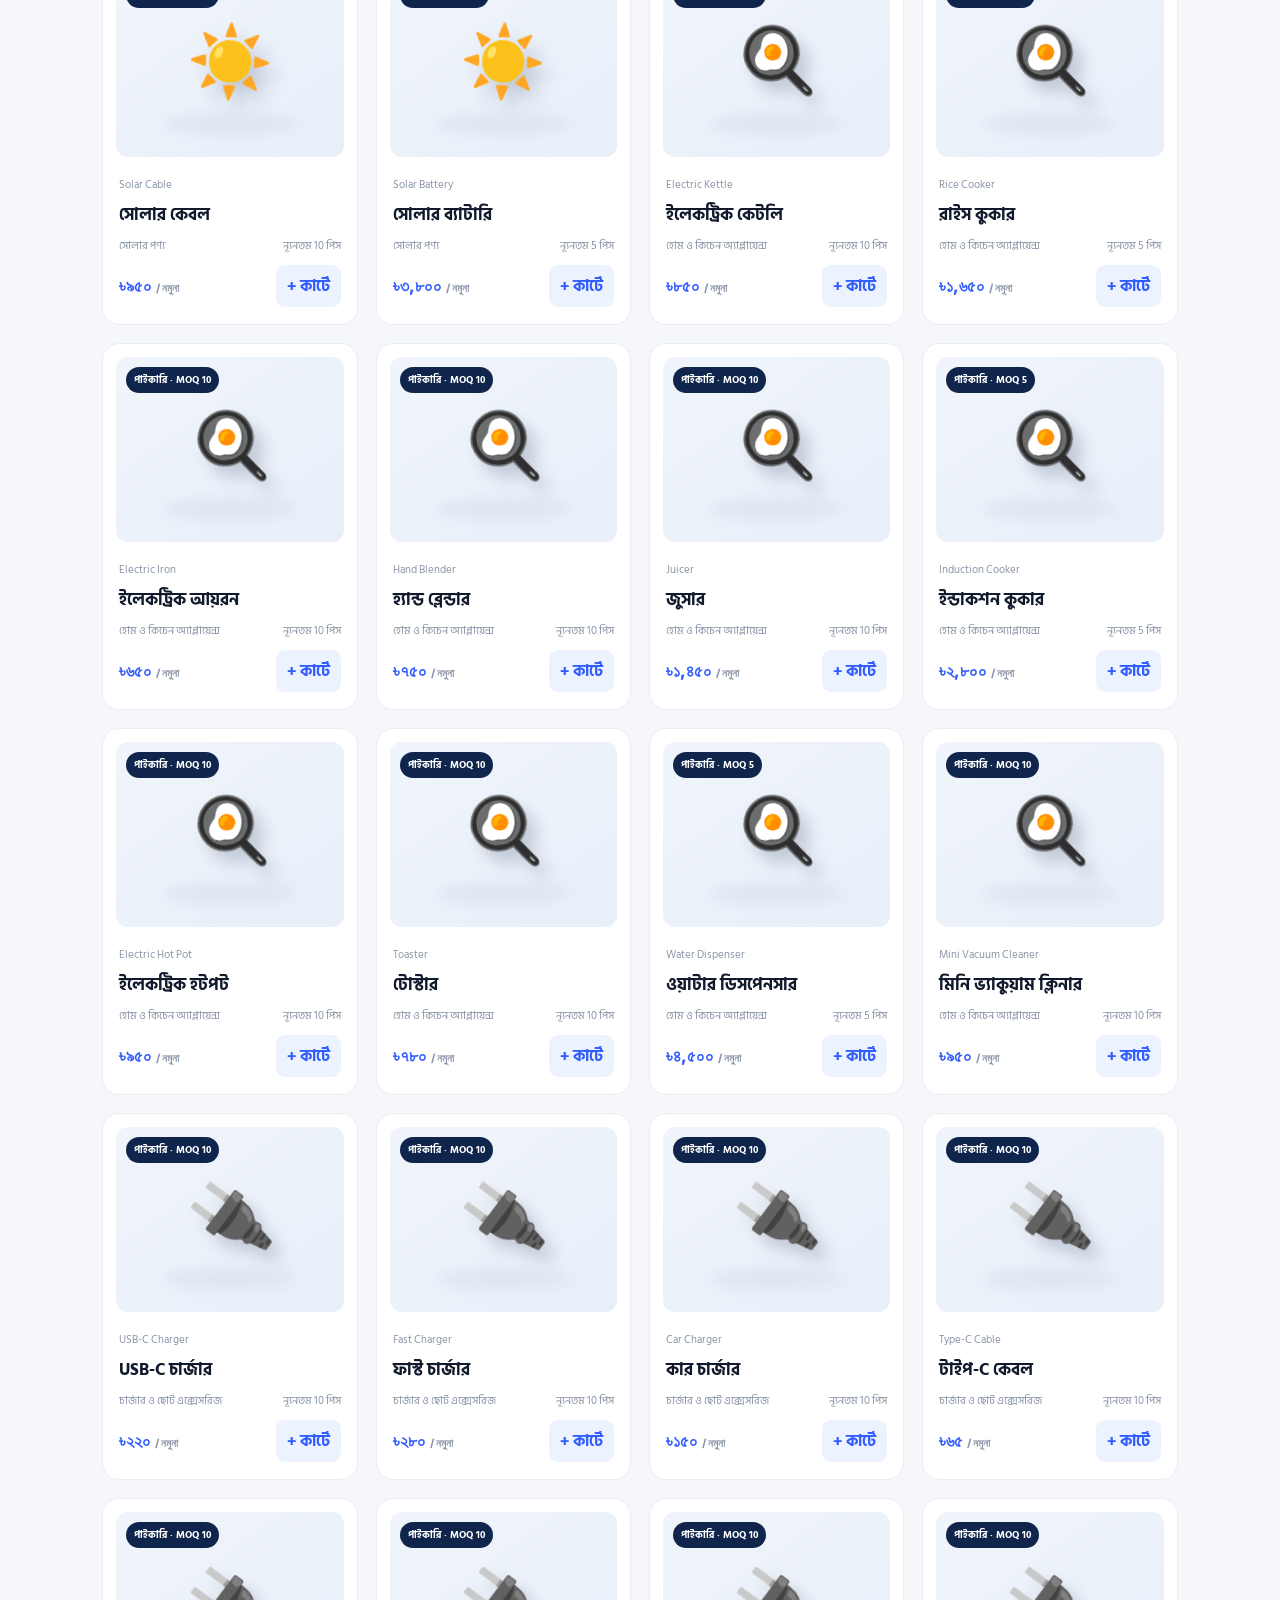
==== commit 6c315aed: "Add files via upload" ====
--- a/index.html
+++ b/index.html
@@ -6,7 +6,7 @@
   <meta name="description" content="ElectroHub Wholesale থেকে পাইকারি দামে ইলেকট্রনিক্স ও গ্যাজেট সংগ্রহ করুন। WhatsApp ও IMO-তে যোগাযোগ করুন।">
   <meta name="theme-color" content="#101c34">
   <meta property="og:title" content="ElectroHub Wholesale | পাইকারি ইলেকট্রনিক্স">
-  <meta property="og:description" content="রিটেইলার ও রিসেলারদের জন্য স্মার্ট ইলেকট্রনিক্স হোলসেল ক্যাটালগ।">
+  <meta property="og:description" content="১৫টি ক্যাটাগরিতে ১৫০টি ইলেকট্রিক্যাল ও ইলেকট্রনিক পণ্যের পাইকারি ক্যাটালগ।">
   <title>ElectroHub Wholesale | পাইকারি ইলেকট্রনিক্স</title>
   <link rel="preconnect" href="https://fonts.googleapis.com">
   <link rel="preconnect" href="https://fonts.gstatic.com" crossorigin>
@@ -28,7 +28,7 @@
       <div class="hero-copy">
         <div class="eyebrow"><span></span> SMART WHOLESALE · BETTER BUSINESS</div>
         <h1>আপনার ব্যবসার জন্য<br><em>স্মার্ট ইলেকট্রনিক্স</em></h1>
-        <p>রিটেইলার, রিসেলার ও ব্যবসায়ীদের জন্য এক জায়গায় মানসম্মত ইলেকট্রনিক্স পণ্য, প্রতিযোগিতামূলক পাইকারি দাম এবং সহজ অর্ডার ব্যবস্থা।</p>
+        <p>লাইট বাল্ব, বৈদ্যুতিক তার, সুইচ, সকেট, ফ্যান, টুলস, সোলার, CCTV, অডিও, হোম অ্যাপ্লায়েন্সসহ ১৫০ ধরনের পণ্য পাইকারি অর্ডার করুন। মোবাইল ফোন বিক্রি করা হয় না।</p>
         <div class="hero-buttons"><a class="btn" href="#products">পণ্য দেখুন <span>↗</span></a><a class="btn btn-ghost" href="#contact">দাম জানতে যোগাযোগ</a></div>
         <div class="trust-row"><div><b>৳</b><span>পাইকারি মূল্য</span></div><div><b>✓</b><span>মান যাচাই করা পণ্য</span></div><div><b>↗</b><span>সহজ অর্ডার</span></div></div>
       </div>
@@ -51,18 +51,12 @@
 
     <section class="section" id="categories">
       <div class="section-heading"><div><div class="eyebrow">SHOP BY CATEGORY</div><h2>জনপ্রিয় <em>ক্যাটাগরি</em></h2></div><p>আপনার দোকান বা অনলাইন ব্যবসার জন্য প্রয়োজনীয় পণ্য বেছে নিন।</p></div>
-      <div class="category-grid">
-        <button class="category-card active" data-category="all"><span class="cat-icon">▦</span><b>সব পণ্য</b><small>সম্পূর্ণ কালেকশন</small></button>
-        <button class="category-card" data-category="audio"><span class="cat-icon">♫</span><b>অডিও</b><small>হেডফোন ও স্পিকার</small></button>
-        <button class="category-card" data-category="mobile"><span class="cat-icon">▯</span><b>মোবাইল এক্সেসরিজ</b><small>চার্জার ও কেবল</small></button>
-        <button class="category-card" data-category="smart"><span class="cat-icon">◷</span><b>স্মার্ট গ্যাজেট</b><small>ওয়াচ ও ডিভাইস</small></button>
-        <button class="category-card" data-category="home"><span class="cat-icon">⌂</span><b>হোম ইলেকট্রনিক্স</b><small>দৈনন্দিন প্রযুক্তি</small></button>
-      </div>
+      <div class="category-grid" id="categoryGrid"></div>
     </section>
 
     <section class="section products-section" id="products">
-      <div class="section-heading"><div><div class="eyebrow">WHOLESALE COLLECTION</div><h2>নির্বাচিত <em>পণ্যসমূহ</em></h2></div><div class="product-tools"><input id="searchInput" type="search" placeholder="পণ্য খুঁজুন..."><select id="sortSelect" aria-label="পণ্য সাজান"><option value="default">ডিফল্ট</option><option value="low">কম দাম আগে</option><option value="high">বেশি দাম আগে</option></select></div></div>
-      <div class="notice">দেখানো দাম নমুনা মূল্য। প্রকৃত পাইকারি মূল্য ও ন্যূনতম অর্ডার পরিমাণ জানতে যোগাযোগ করুন।</div>
+      <div class="section-heading"><div><div class="eyebrow">WHOLESALE COLLECTION</div><h2>পাইকারি <em>পণ্য ক্যাটালগ</em></h2></div><div class="product-tools"><input id="searchInput" type="search" placeholder="পণ্য খুঁজুন..."><select id="sortSelect" aria-label="পণ্য সাজান"><option value="default">ডিফল্ট</option><option value="low">কম দাম আগে</option><option value="high">বেশি দাম আগে</option></select></div></div>
+      <div class="notice">১০০টির বেশি নয়, এখানে ১৫০টি পণ্য ১৫টি ক্যাটাগরিতে সাজানো হয়েছে। মোবাইল ফোন রাখা হয়নি। প্রদর্শিত দাম নমুনা, চূড়ান্ত পাইকারি মূল্য অর্ডারের পরিমাণ ও স্টক অনুযায়ী WhatsApp-এ নিশ্চিত হবে।</div><p class="catalog-count" id="productCount" aria-live="polite"></p>
       <div class="product-grid" id="productGrid"></div>
     </section>
 
--- a/style.css
+++ b/style.css
@@ -20,3 +20,16 @@
 .btn:focus-visible,.icon-btn:focus-visible,.menu-btn:focus-visible{outline-offset:4px}
 @media(max-width:760px){.quick-contact{right:12px;bottom:12px}.quick-contact a{padding:11px 14px}.contact-details a{max-width:none}}
 @media(prefers-reduced-motion:reduce){*,*::before,*::after{scroll-behavior:auto!important;animation-duration:.01ms!important;animation-iteration-count:1!important;transition-duration:.01ms!important}}
+
+/* Expanded wholesale catalogue */
+.product-photo{width:100%;height:100%;object-fit:cover;display:block;position:absolute;inset:0}
+.product-art{isolation:isolate;background:#eef3fa}
+.product-art:before{content:"";position:absolute;inset:0;background:linear-gradient(145deg,#ffffff22,#dce7f755);z-index:1;pointer-events:none}
+.product-emoji{position:relative;z-index:2;font-size:68px}
+.product-badge{z-index:3;background:#10254c;color:#fff}
+.product-meta{display:flex;justify-content:space-between;gap:6px;flex-wrap:wrap;color:#8792a5;font-size:11px;margin:0 0 10px}
+.product-info h3{min-height:28px}
+.catalog-count{margin:-12px 0 18px;color:#526077;font-weight:700;font-size:14px}
+.category-grid{grid-template-columns:repeat(5,minmax(0,1fr))}
+@media(max-width:1000px){.category-grid{grid-template-columns:repeat(3,minmax(0,1fr))}}
+@media(max-width:760px){.category-grid{grid-template-columns:repeat(2,minmax(0,1fr))}}
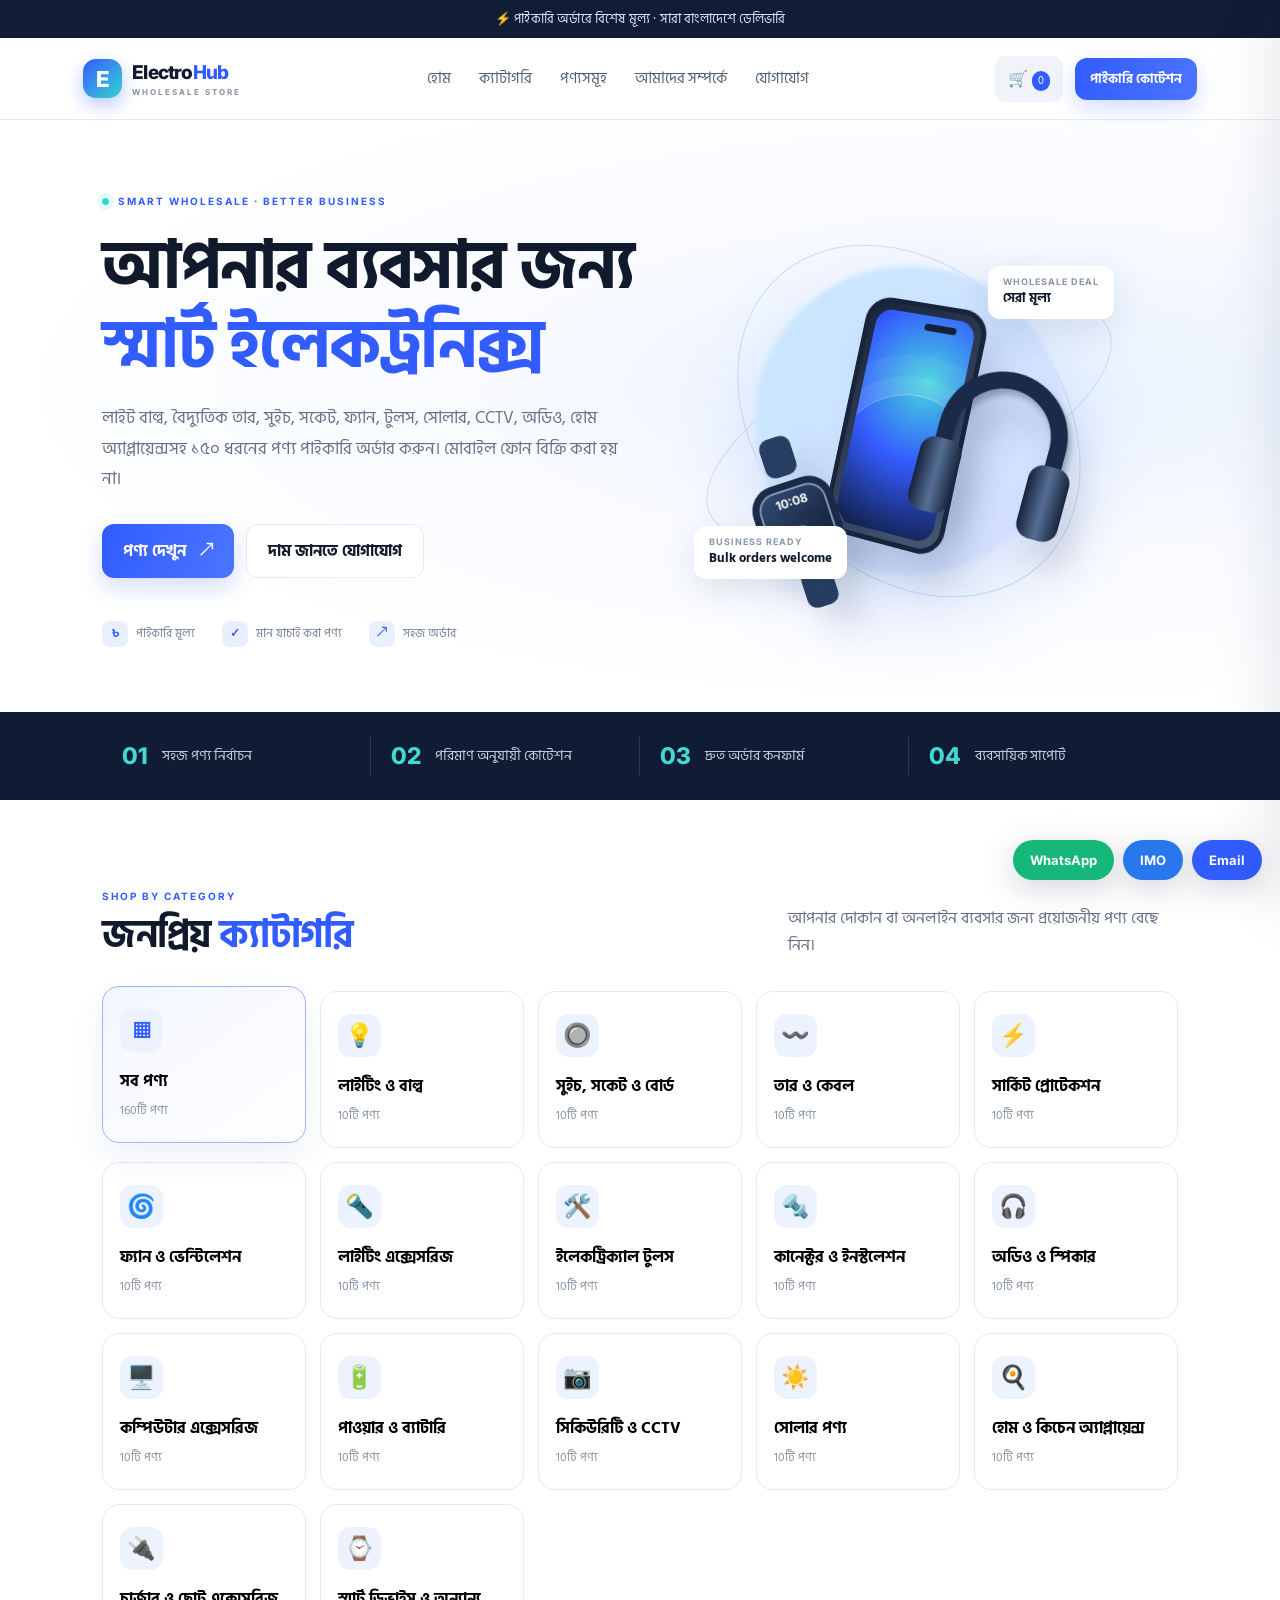
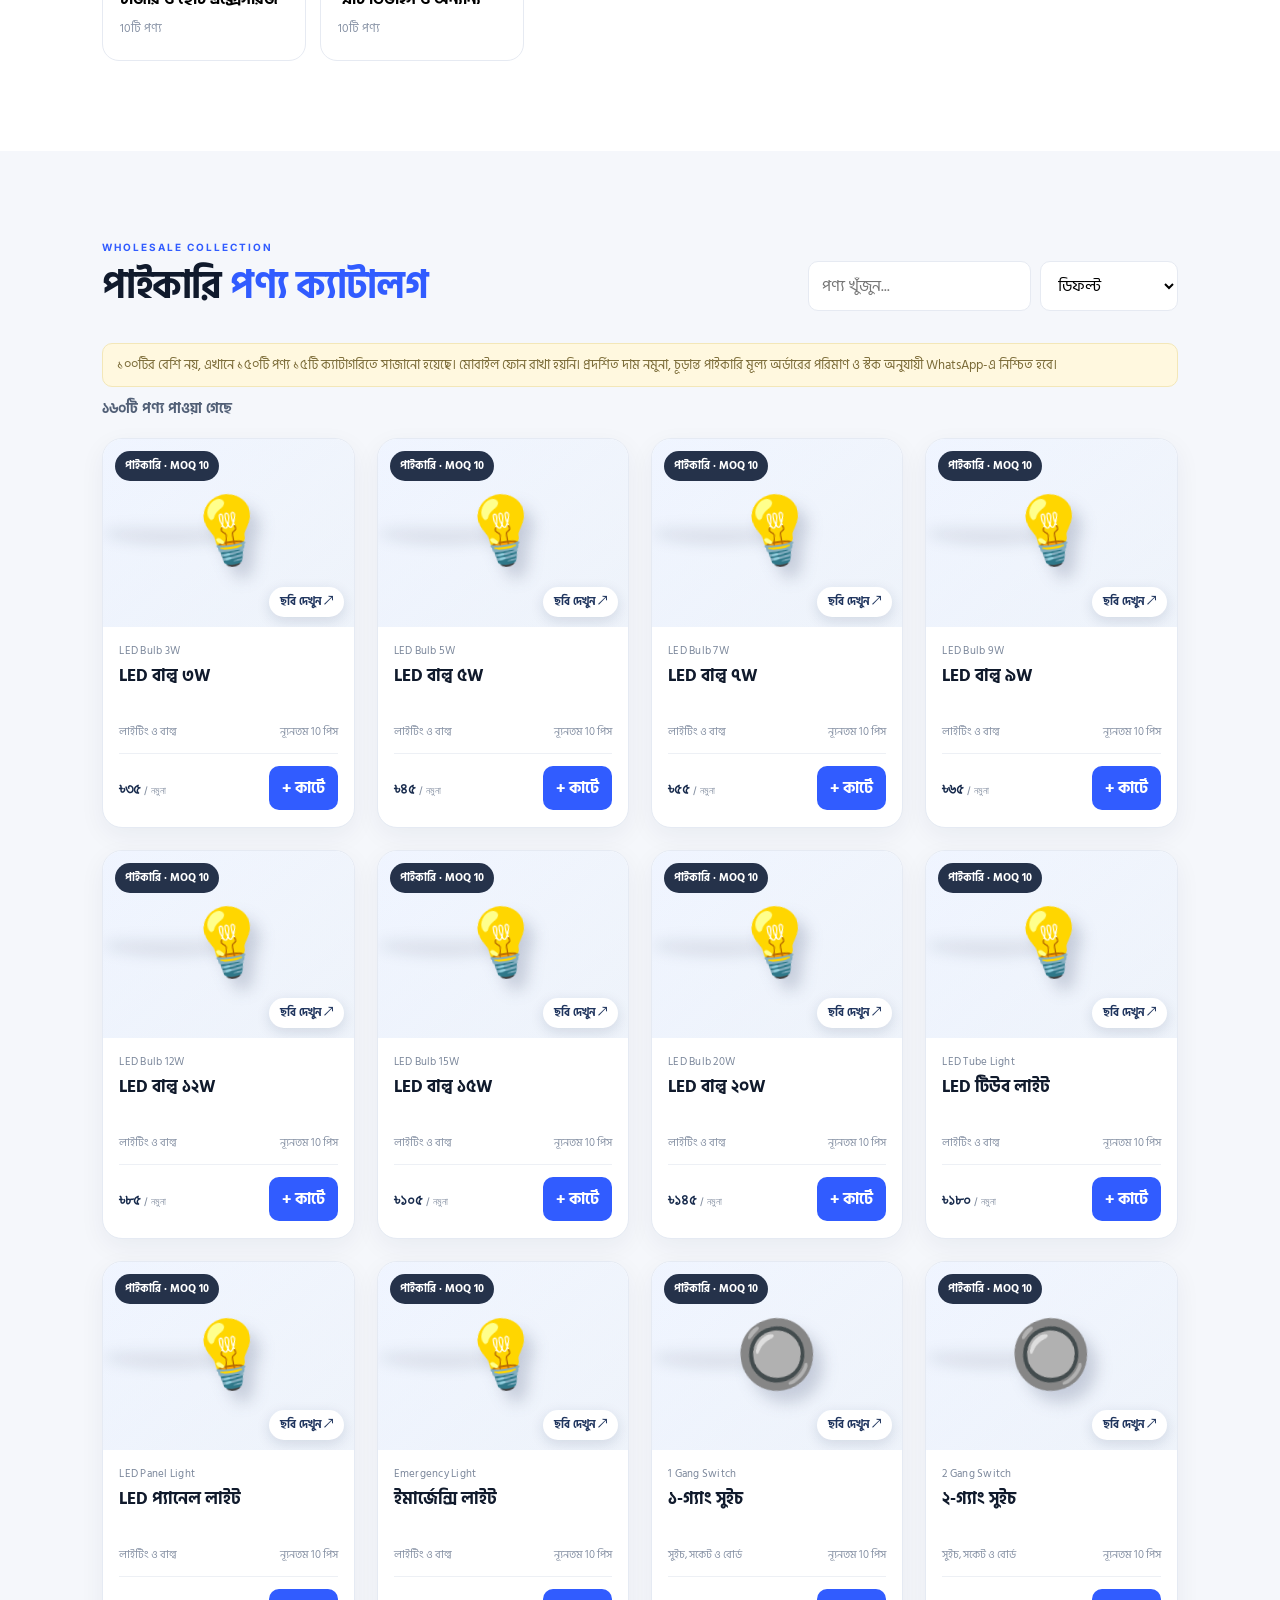
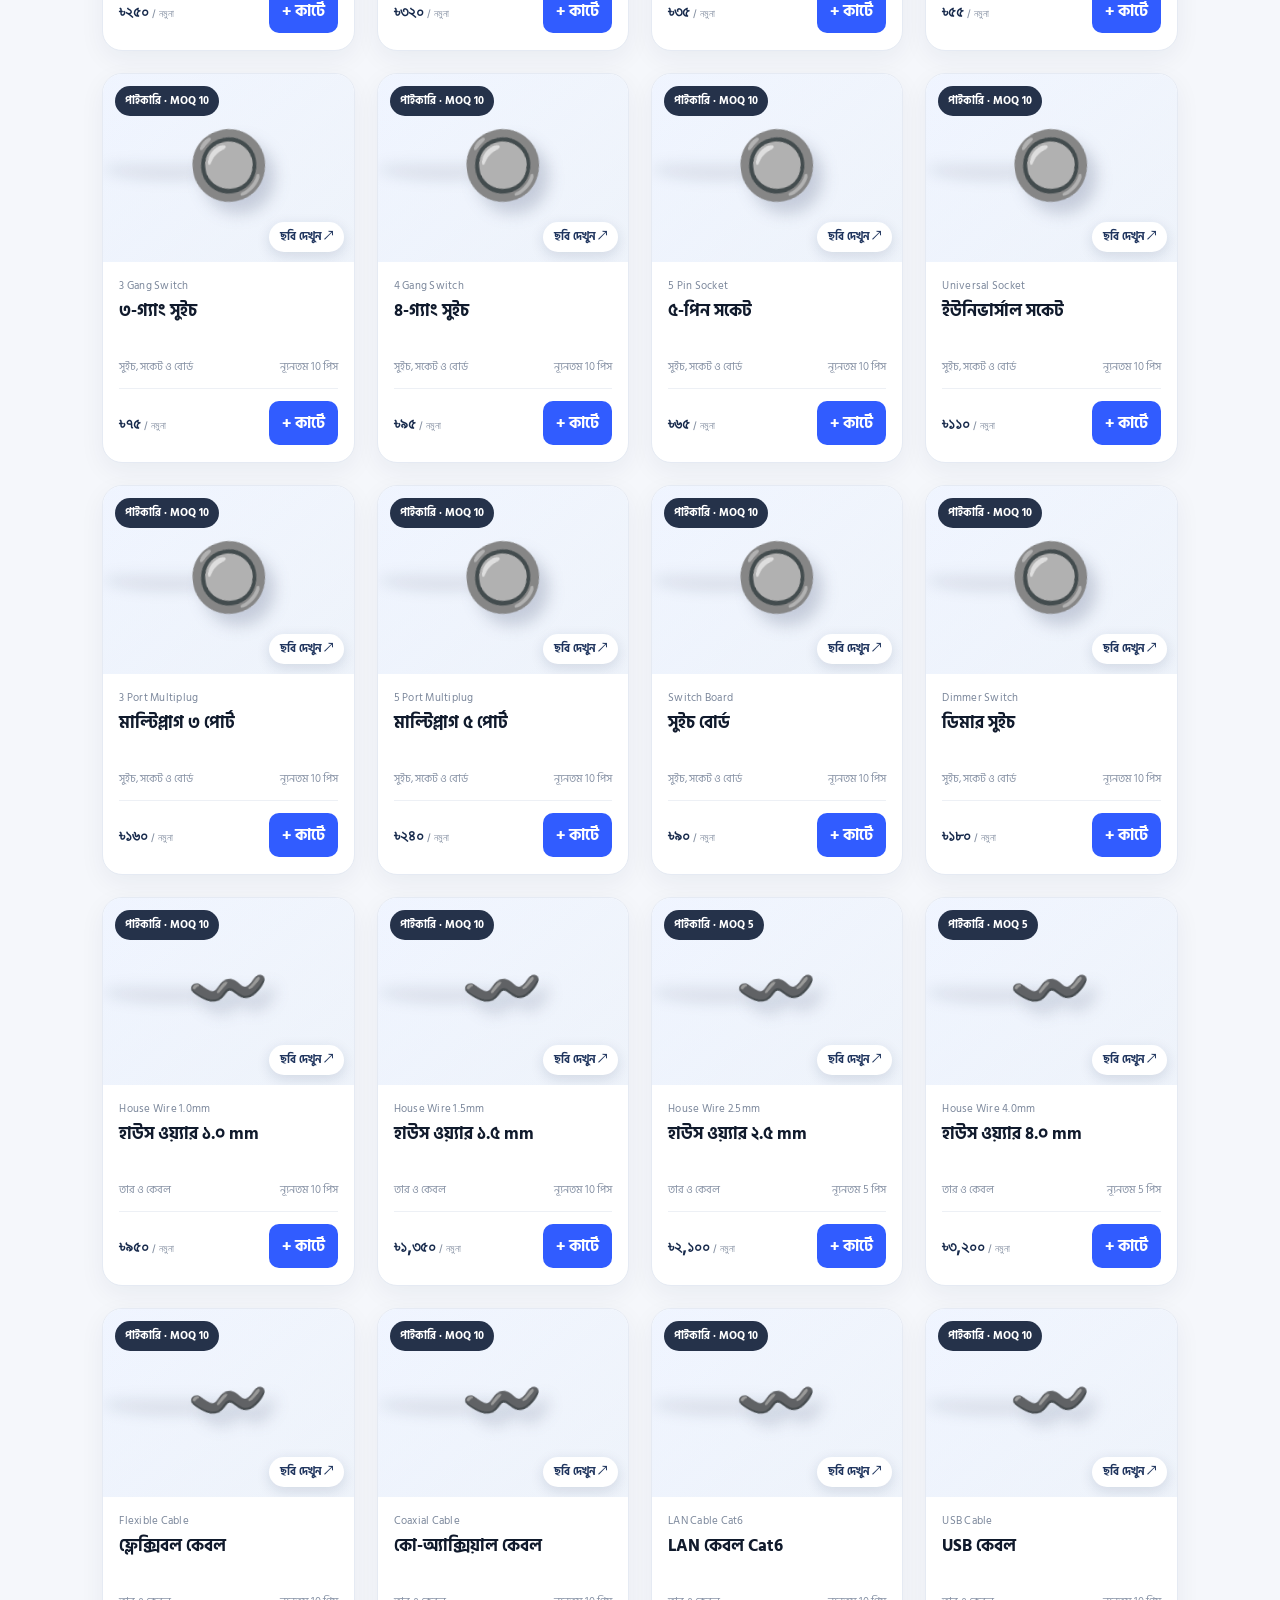
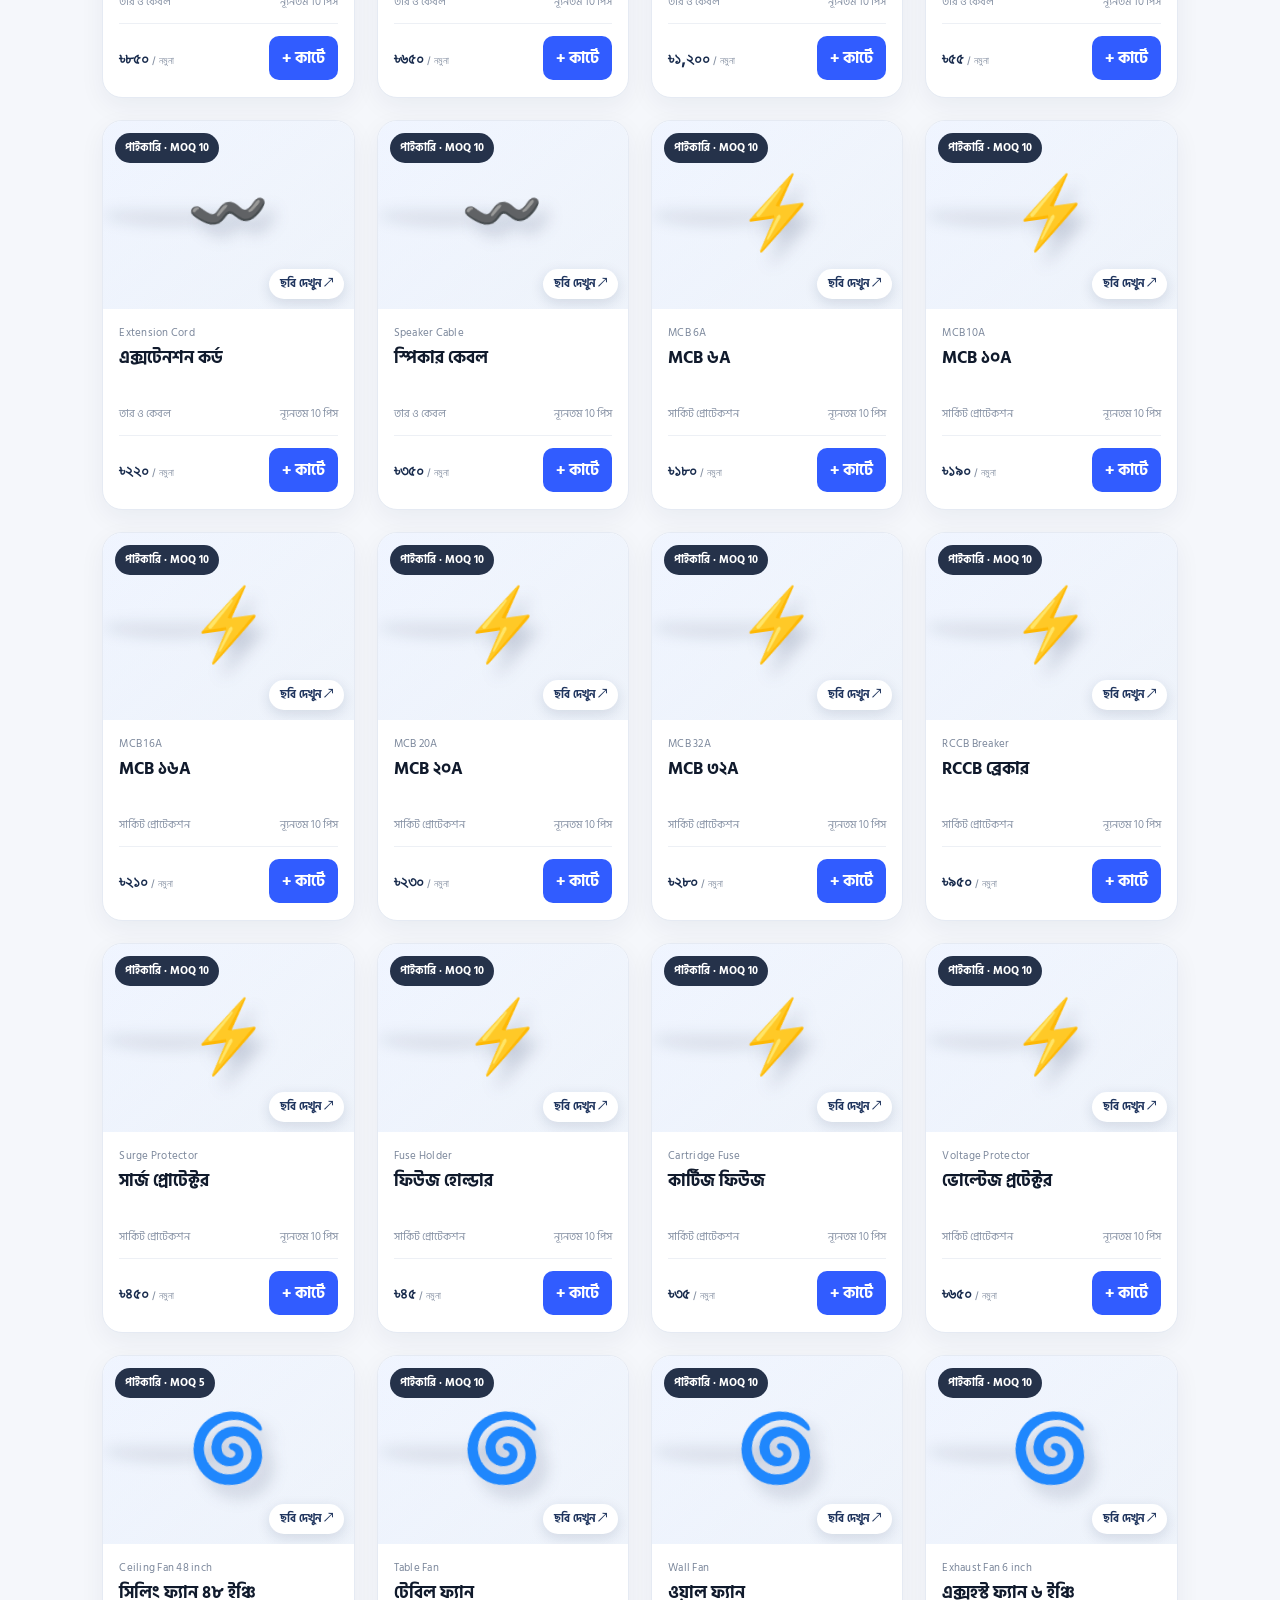
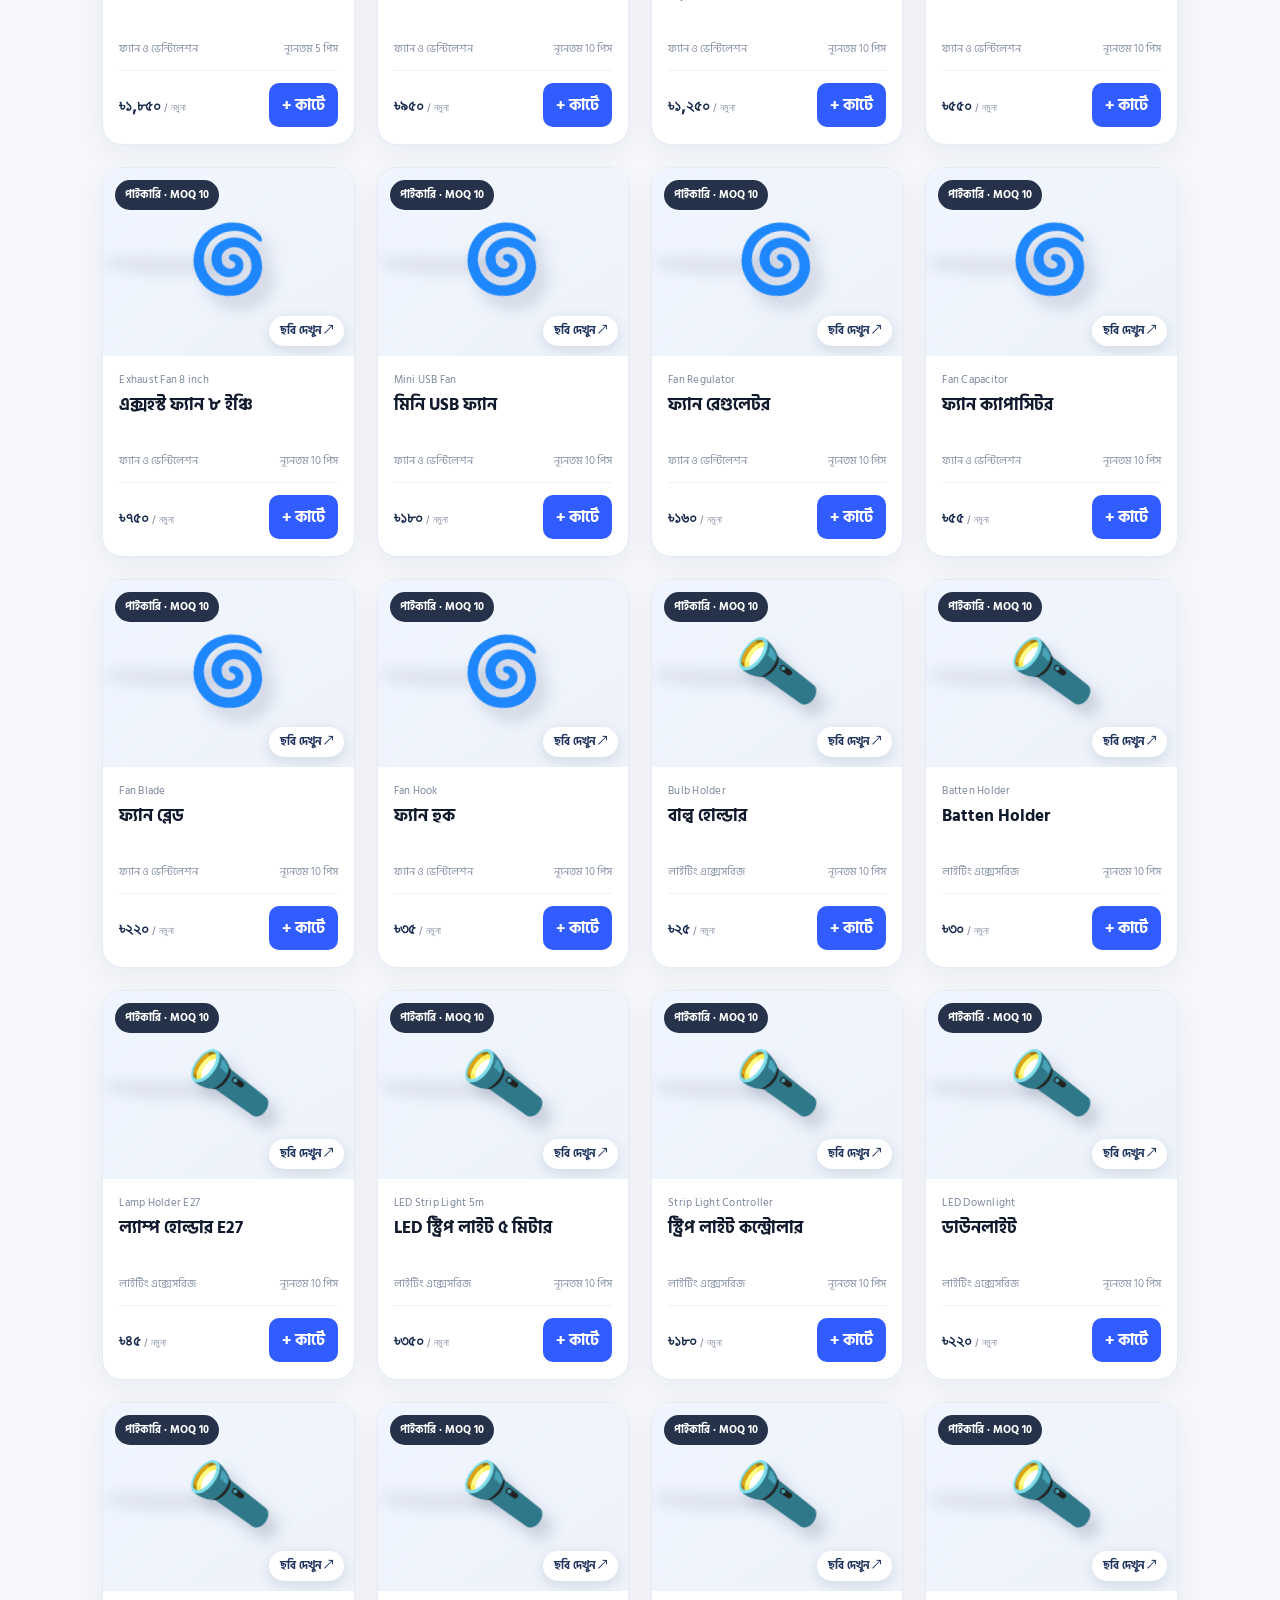
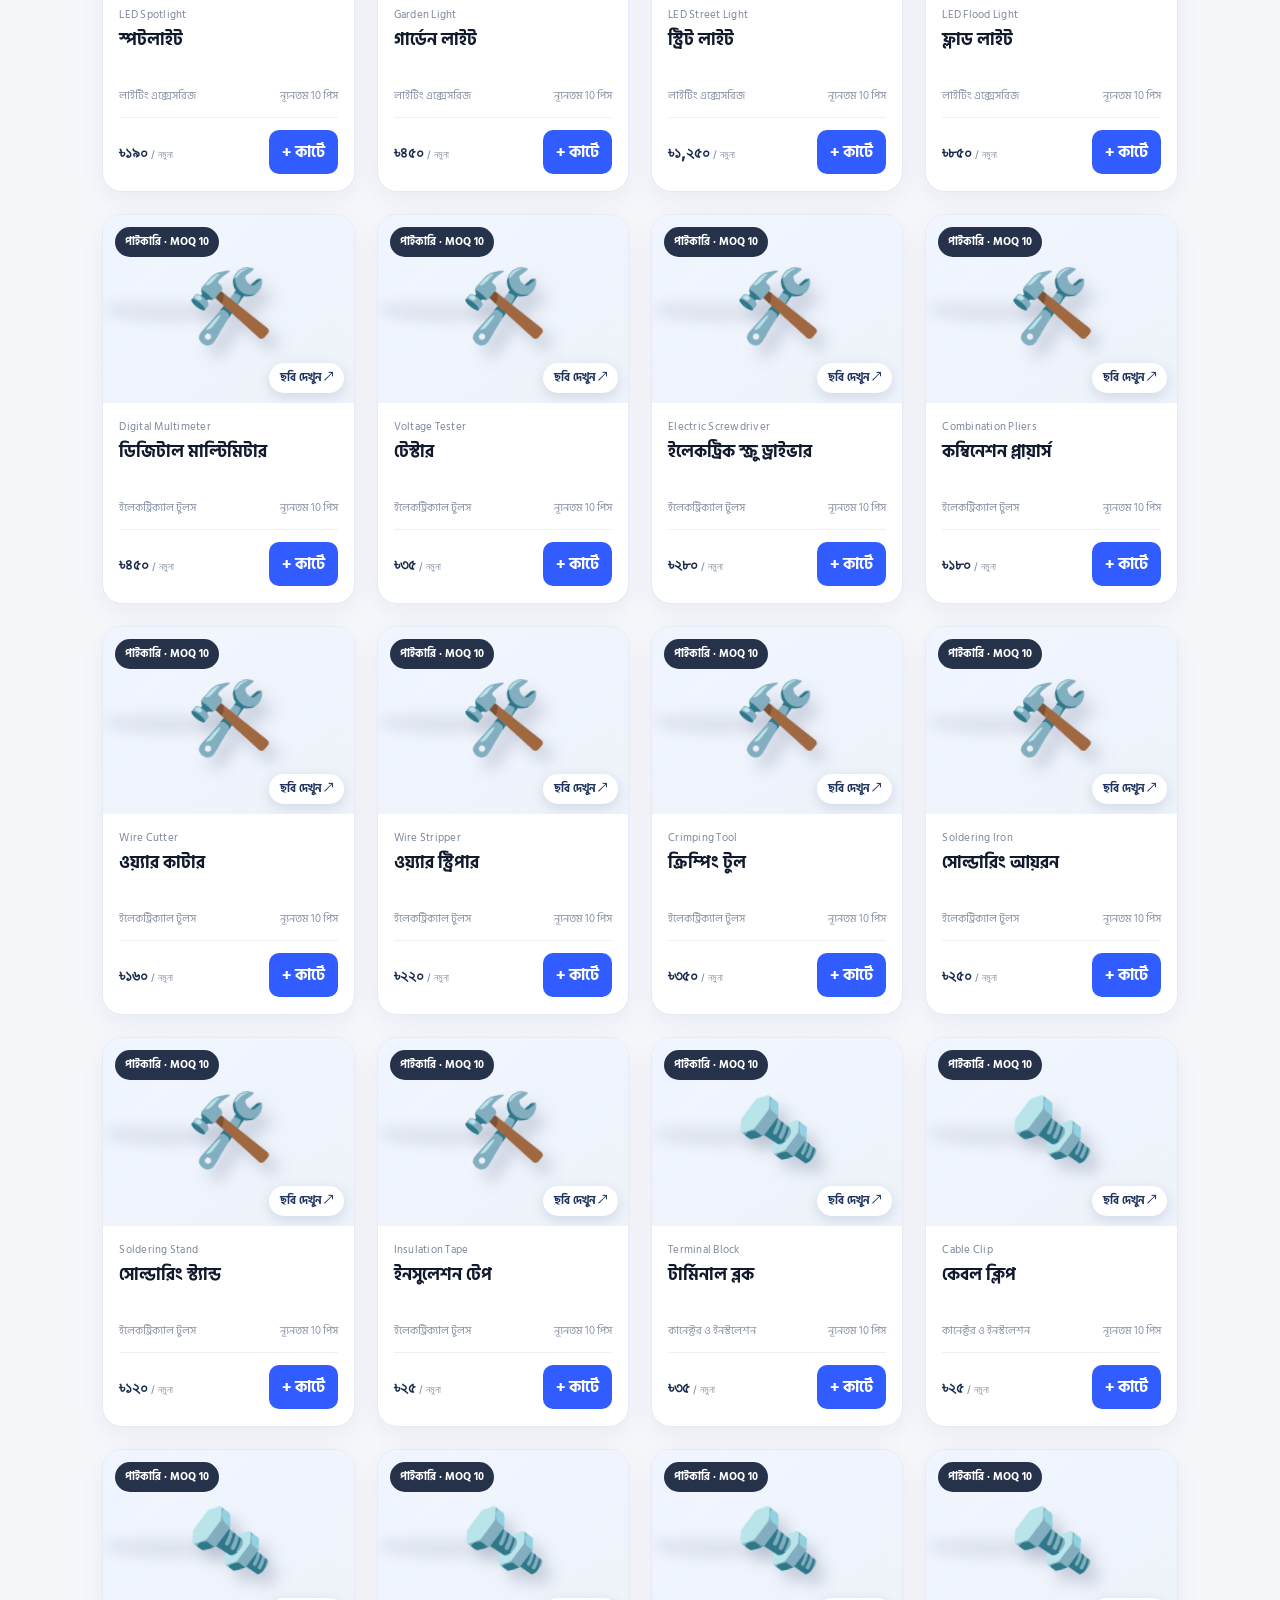
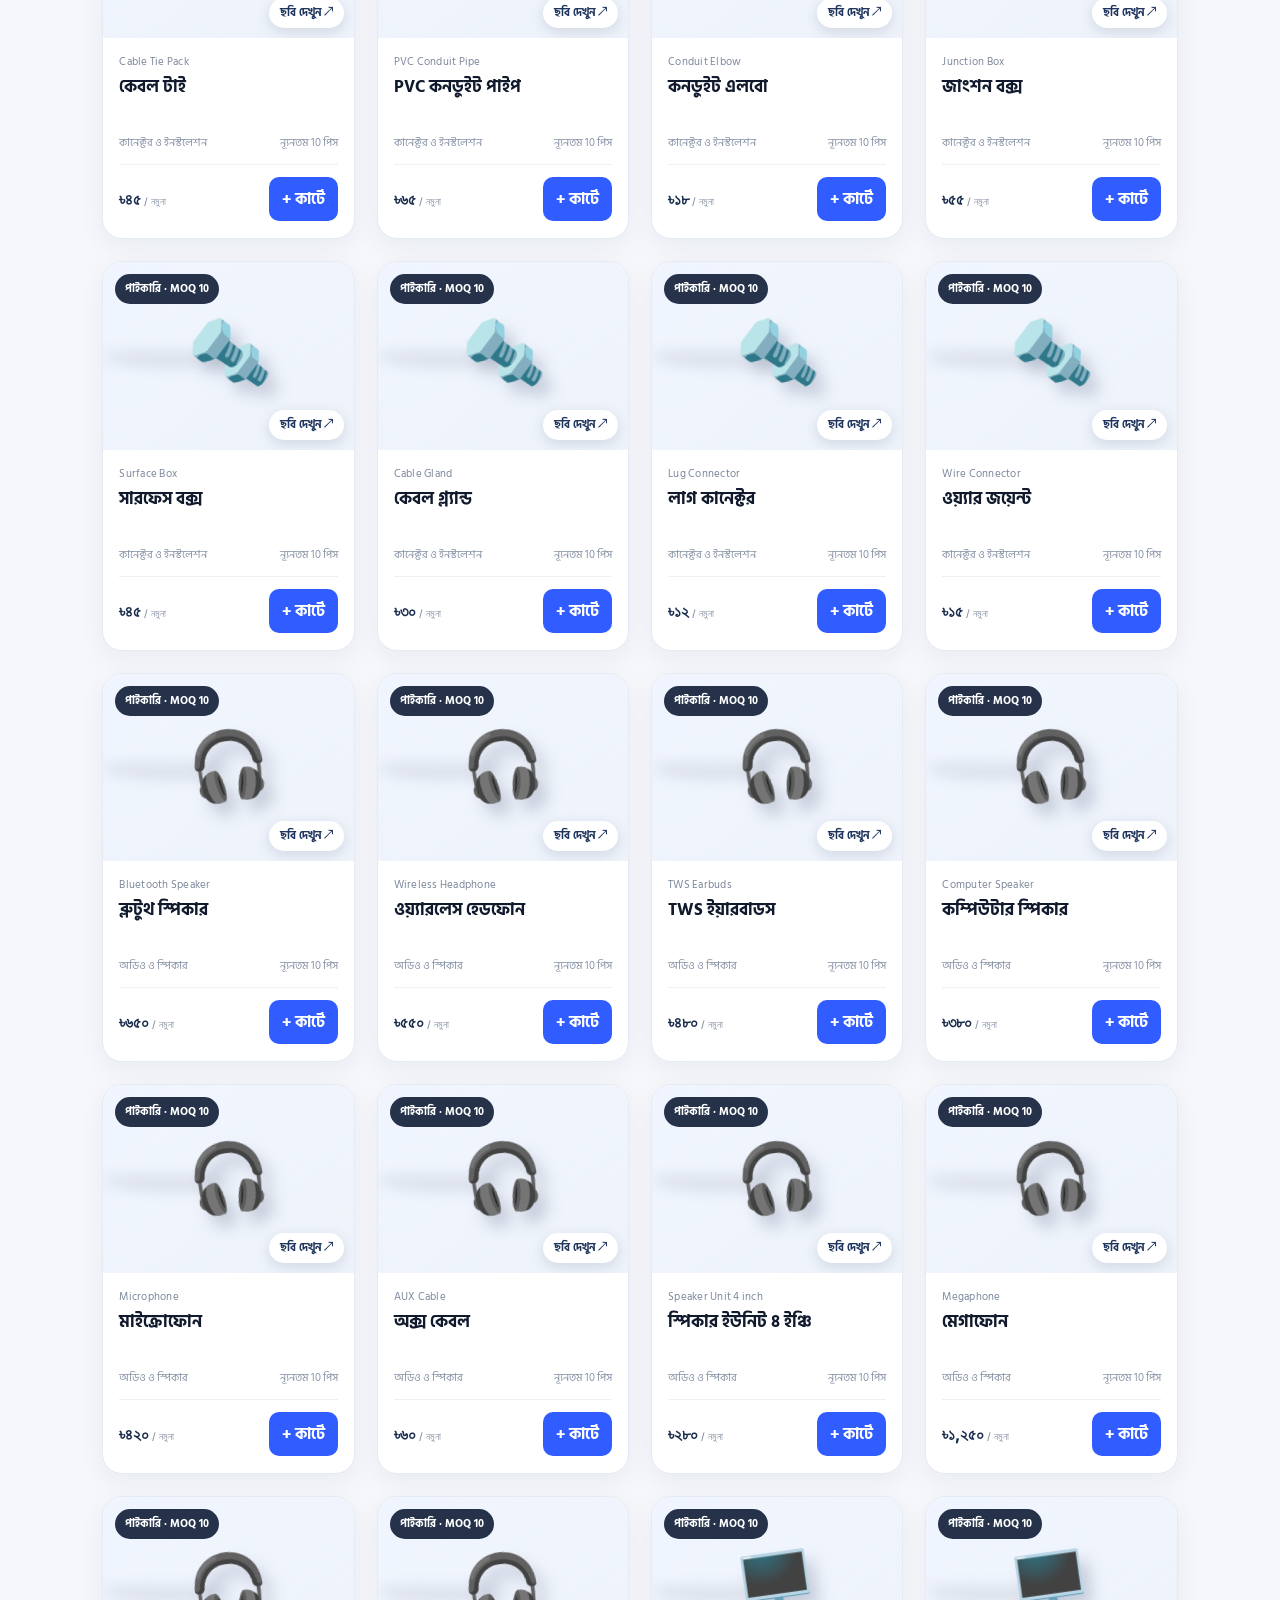
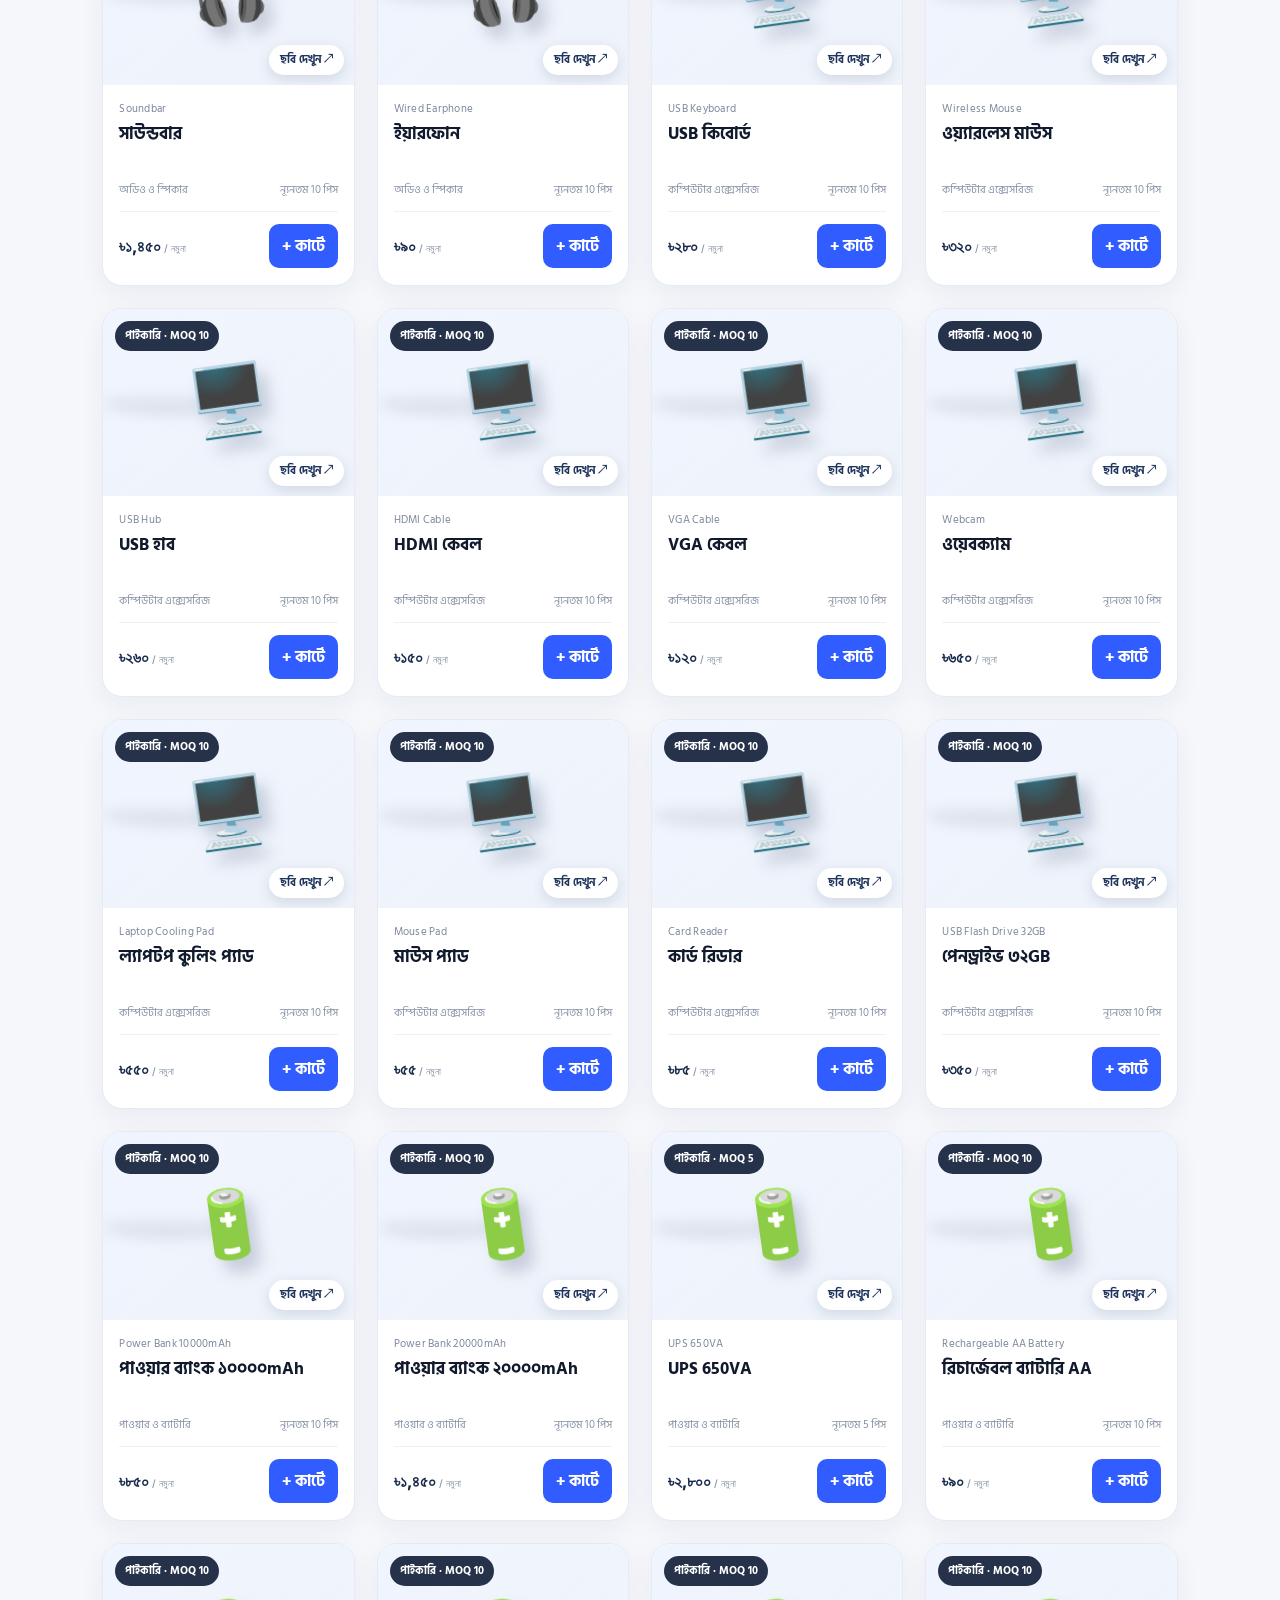
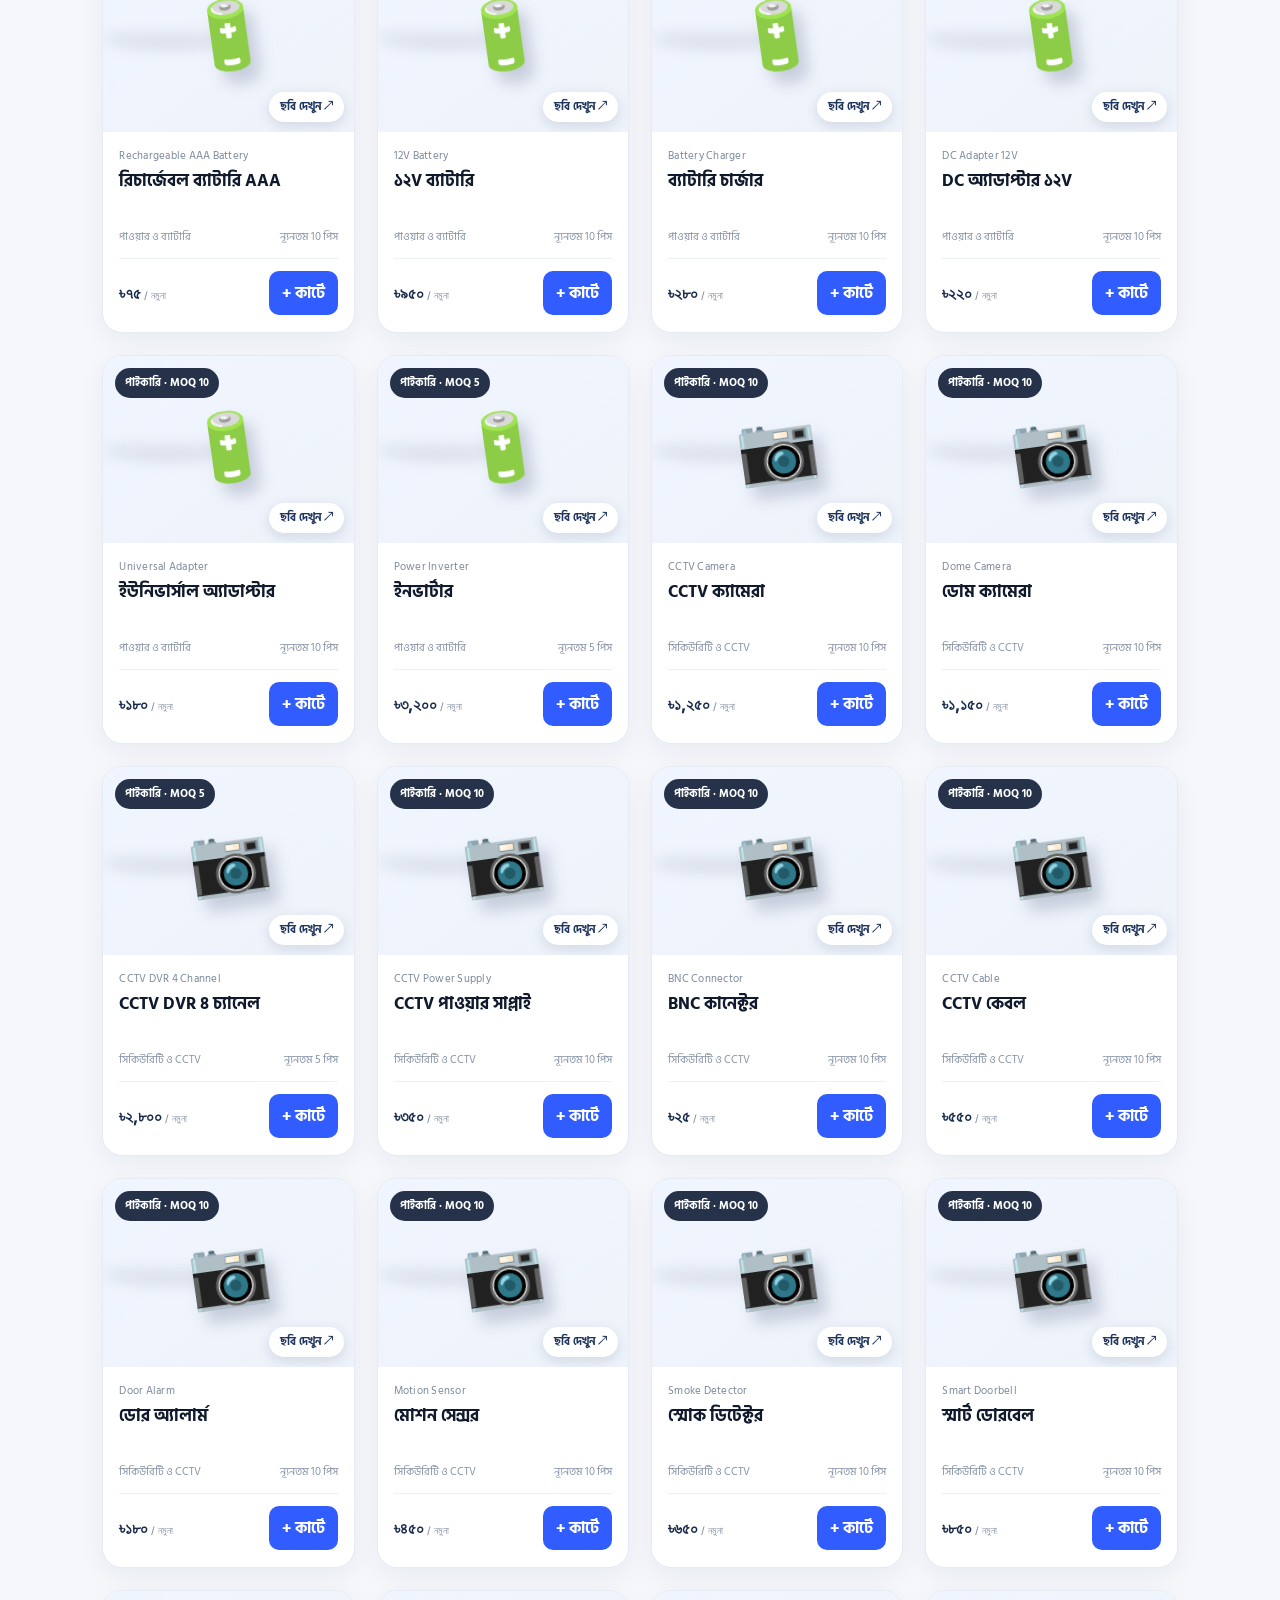
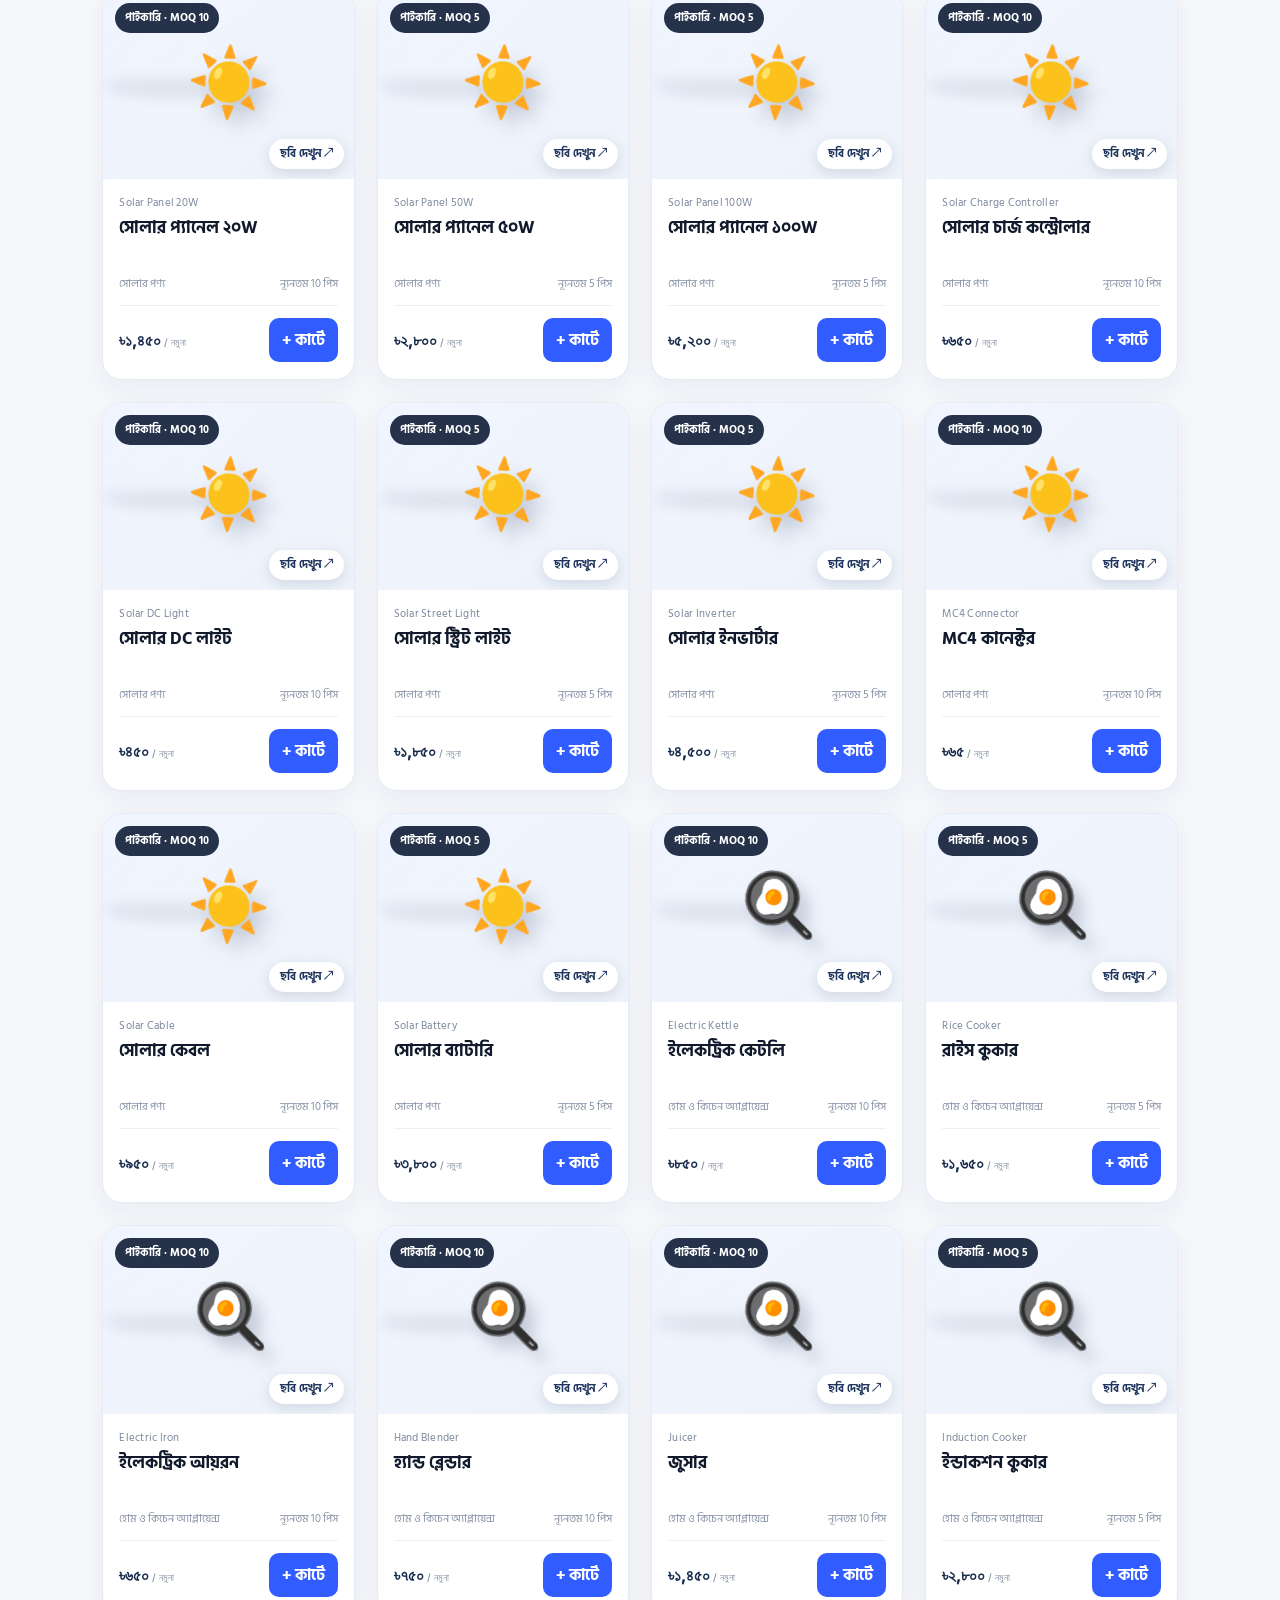
==== commit ef78468f: "Add files via upload" ====
--- a/index.html
+++ b/index.html
@@ -75,8 +75,9 @@
         <a href="tel:+8801975805326">☎ <span><b>ফোন করুন</b><small>+880 1975-805326</small></span></a>
         <a href="https://wa.me/8801975805326" target="_blank" rel="noopener"><span class="contact-symbol whatsapp-symbol">◉</span><span><b>WhatsApp</b><small>সরাসরি মেসেজ পাঠান</small></span></a>
         <a href="https://imo.im/" target="_blank" rel="noopener"><span class="contact-symbol imo-symbol">i</span><span><b>IMO</b><small>IMO অ্যাপে 01975805326 নম্বরে যোগাযোগ করুন</small></span></a>
+        <a href="mailto:ulmproject10@gmail.com"><span class="contact-symbol email-symbol">✉</span><span><b>ইমেইল করুন</b><small>ulmproject10@gmail.com</small></span></a>
       </div></div>
-      <form id="quoteForm" class="quote-form"><h3>কোটেশন / যোগাযোগ</h3><label>আপনার নাম<input name="name" required placeholder="নাম লিখুন"></label><label>ফোন নম্বর<input name="phone" required placeholder="01XXXXXXXXX"></label><label>আপনার প্রয়োজন<textarea name="message" rows="4" placeholder="পণ্যের নাম, পরিমাণ ও অন্যান্য তথ্য"></textarea></label><button class="btn" type="submit">WhatsApp-এ পাঠান ↗</button><a class="imo-form-link" href="https://imo.im/" target="_blank" rel="noopener">IMO অ্যাপ খুলুন · 01975805326</a><small>ফর্মটি WhatsApp-এ মেসেজ তৈরি করবে।</small></form>
+      <form id="quoteForm" class="quote-form"><h3>কোটেশন / যোগাযোগ</h3><label>আপনার নাম<input name="name" required placeholder="নাম লিখুন"></label><label>ফোন নম্বর<input name="phone" required placeholder="01XXXXXXXXX"></label><label>আপনার ইমেইল (ঐচ্ছিক)<input type="email" name="email" placeholder="আপনার ইমেইল ঠিকানা"></label><label>ডেলিভারি লোকেশন<input name="location" placeholder="জেলা / উপজেলা"></label><label>আপনার প্রয়োজন<textarea name="message" rows="4" placeholder="পণ্যের নাম, পরিমাণ ও অন্যান্য তথ্য"></textarea></label><label>যেভাবে যোগাযোগ চান<select name="contactMethod"><option value="whatsapp">WhatsApp</option><option value="email">ইমেইল</option></select></label><button class="btn" type="submit">অনুরোধ পাঠান ↗</button><a class="imo-form-link" href="https://imo.im/" target="_blank" rel="noopener">IMO অ্যাপ খুলুন · 01975805326</a><small>WhatsApp নির্বাচন করলে মেসেজ তৈরি হবে। ইমেইল নির্বাচন করলে আপনার মেইল অ্যাপে খসড়া খুলবে।</small></form>
     </section>
   </main>
 
@@ -86,7 +87,7 @@
   <div class="overlay" id="overlay"></div>
   <div class="quick-contact" aria-label="দ্রুত যোগাযোগ">
     <a class="quick-wa" href="https://wa.me/8801975805326" target="_blank" rel="noopener" aria-label="WhatsApp-এ যোগাযোগ">WhatsApp</a>
-    <a class="quick-imo" href="https://imo.im/" target="_blank" rel="noopener" aria-label="IMO খুলুন">IMO</a>
+    <a class="quick-imo" href="https://imo.im/" target="_blank" rel="noopener" aria-label="IMO খুলুন">IMO</a><a class="quick-email" href="mailto:ulmproject10@gmail.com" aria-label="ইমেইল করুন">Email</a>
   </div>
   <script src="script.js"></script>
 </body>
--- a/style.css
+++ b/style.css
@@ -33,3 +33,35 @@
 .category-grid{grid-template-columns:repeat(5,minmax(0,1fr))}
 @media(max-width:1000px){.category-grid{grid-template-columns:repeat(3,minmax(0,1fr))}}
 @media(max-width:760px){.category-grid{grid-template-columns:repeat(2,minmax(0,1fr))}}
+
+/* Premium product gallery cards */
+.product-grid{display:grid;grid-template-columns:repeat(4,minmax(0,1fr));gap:22px;align-items:stretch}
+.product-card{padding:0!important;overflow:hidden;border:1px solid #e5eaf3!important;border-radius:20px!important;box-shadow:0 8px 26px rgba(22,42,79,.055);display:flex;flex-direction:column;background:#fff;min-height:100%;transition:transform .25s,box-shadow .25s}
+.product-card:hover{transform:translateY(-7px);box-shadow:0 18px 38px rgba(22,42,79,.13)}
+.product-art{height:auto!important;aspect-ratio:4/3;position:relative;overflow:hidden;border-radius:0!important;background:linear-gradient(135deg,#edf3ff,#f7f9fc);display:grid;place-items:center}
+.product-photo{width:100%;height:100%;object-fit:cover;display:block;position:absolute;inset:0;transition:transform .45s}
+.product-card:hover .product-photo{transform:scale(1.07)}
+.product-art:after{content:"";position:absolute;inset:45% 0 0;background:linear-gradient(transparent,rgba(8,20,44,.18));pointer-events:none}
+.product-badge{position:absolute;top:12px;left:12px;background:rgba(16,29,55,.9);color:#fff;border-radius:30px;padding:6px 10px;font-size:11px;font-weight:700;z-index:4}
+.image-search-link{position:absolute;right:10px;bottom:10px;z-index:5;background:#fff;color:#21365f;border-radius:20px;padding:6px 11px;font-size:11px;font-weight:700;box-shadow:0 4px 14px #10254c22}
+.product-emoji{font-size:66px;position:relative;z-index:2}
+.product-info{padding:15px 16px 17px!important;display:flex;flex-direction:column;flex:1}
+.product-info>small{color:#7b879b;font-size:11px;letter-spacing:.25px}
+.product-info h3{font-size:17px;line-height:1.4;margin:5px 0 12px;min-height:46px}
+.product-meta{display:flex;justify-content:space-between;gap:6px;flex-wrap:wrap;color:#8792a5;font-size:11px;margin:auto 0 12px}
+.price-row{border-top:1px solid #edf0f5;padding-top:12px;display:flex;align-items:center;justify-content:space-between;gap:8px}
+.price-row strong{font-size:16px;color:#172a4c}
+.price-row strong small{font-size:10px;color:#8590a2;font-weight:500}
+.price-row button{border:0;border-radius:10px;background:#315cff;color:#fff;padding:9px 13px;font-weight:700;cursor:pointer}
+.price-row button:hover{background:#193fc9}
+@media(max-width:1050px){.product-grid{grid-template-columns:repeat(3,minmax(0,1fr));gap:16px}}
+@media(max-width:700px){.product-grid{grid-template-columns:repeat(2,minmax(0,1fr));gap:11px}.product-info{padding:11px!important}.product-info h3{font-size:15px;min-height:42px}.product-meta{font-size:10px}.product-badge{font-size:9px;top:8px;left:8px;padding:5px 8px}.image-search-link{font-size:10px;padding:5px 8px}.price-row button{padding:8px 10px}}
+@media(max-width:360px){.product-grid{grid-template-columns:1fr}}
+
+/* Smart multi-channel contact enhancements */
+.email-symbol{background:linear-gradient(135deg,#315cff,#7049d8)}
+.quote-form select{width:100%;border:1px solid var(--line);border-radius:9px;padding:11px;background:#fff;color:var(--ink);outline:none}
+.quote-form select:focus{border-color:#8ba4ff}
+.quick-email{background:#315cff}
+.quick-contact{flex-wrap:wrap;justify-content:flex-end}
+@media(max-width:420px){.quick-contact{gap:6px}.quick-contact a{padding:10px 12px;font-size:11px}}
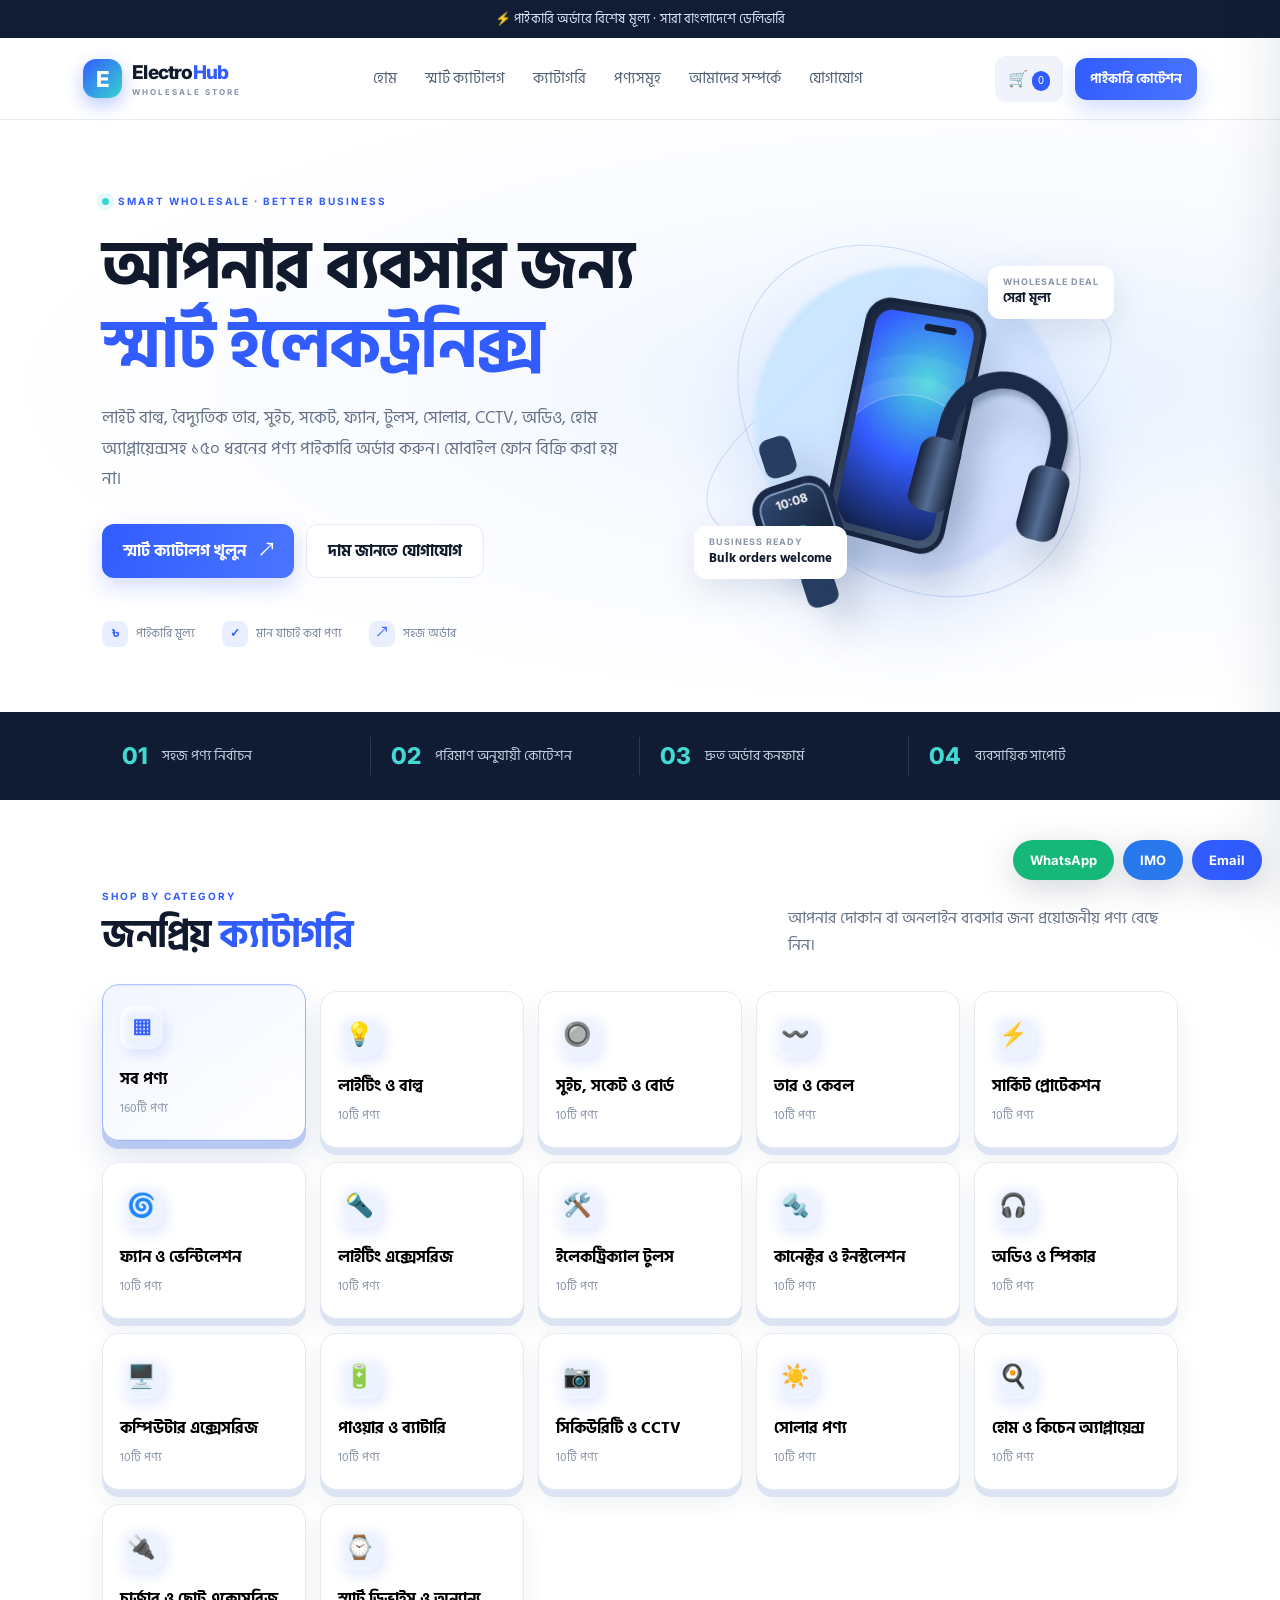
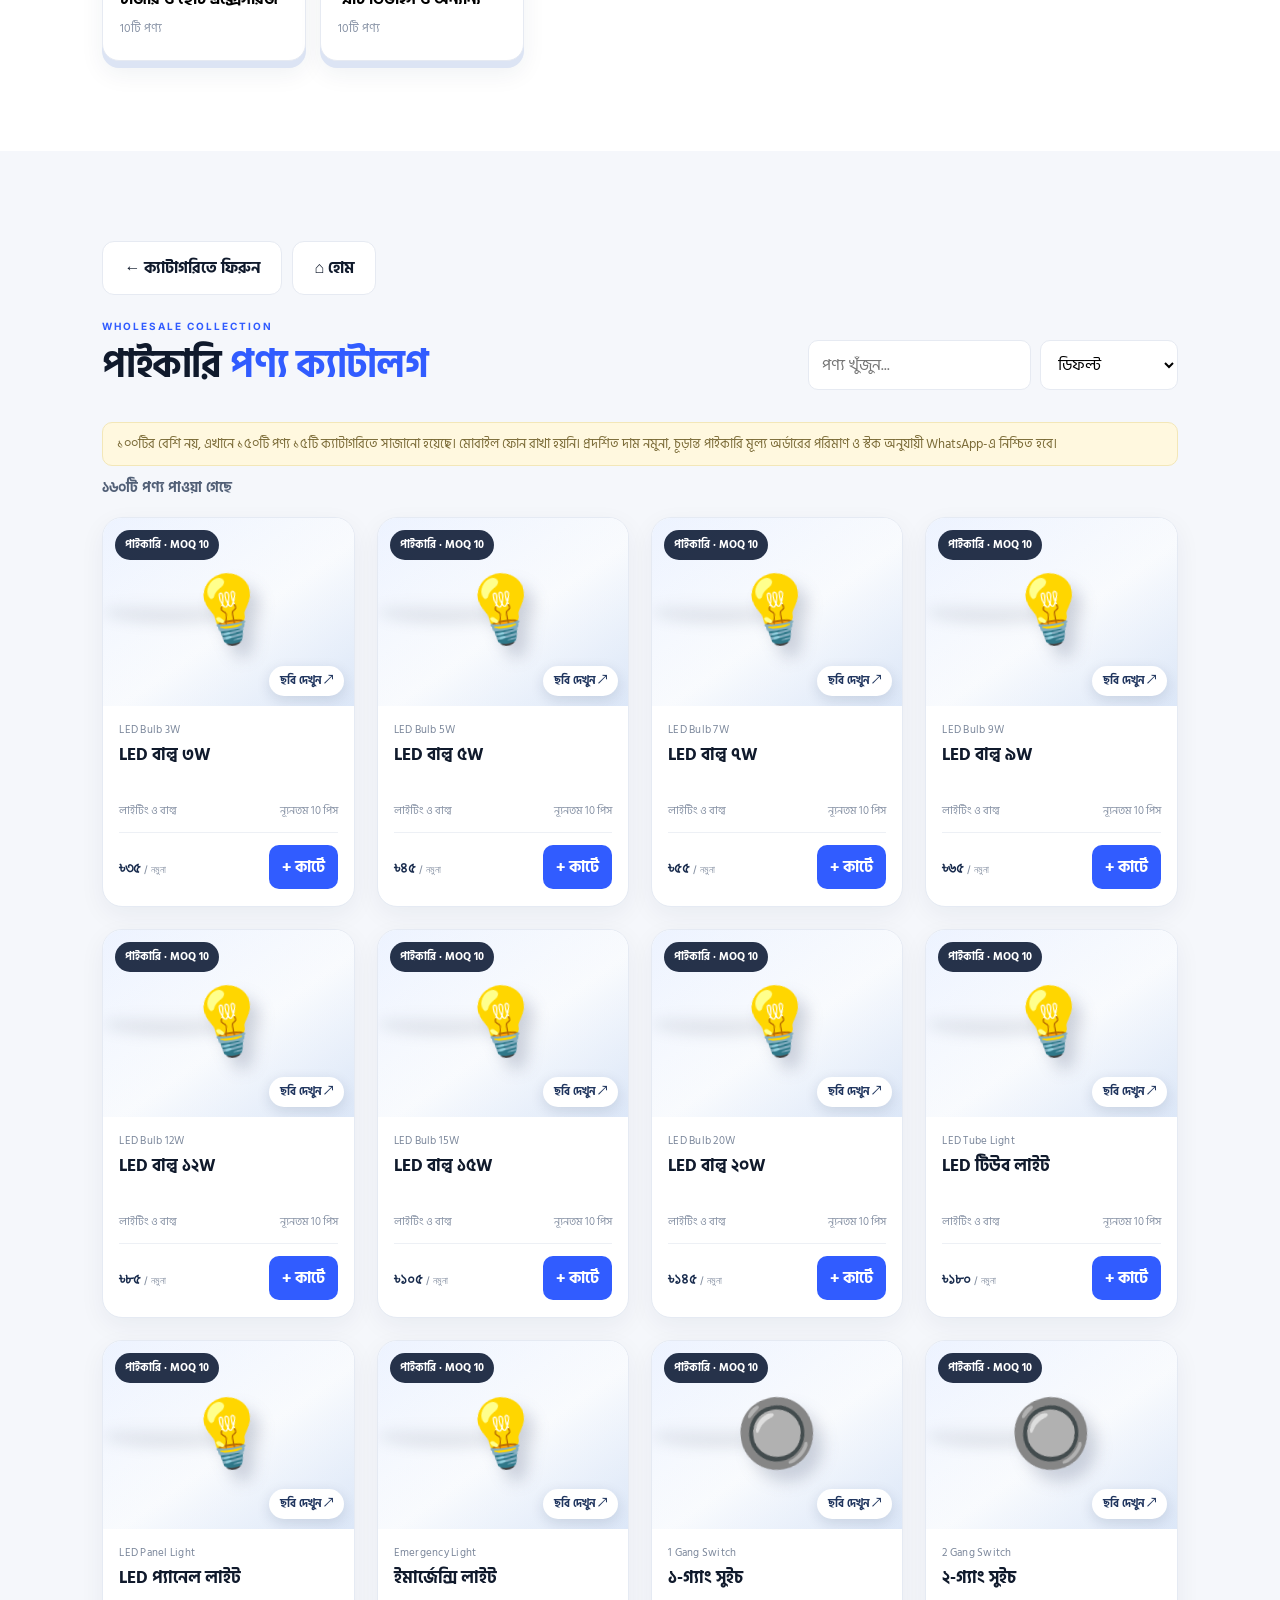
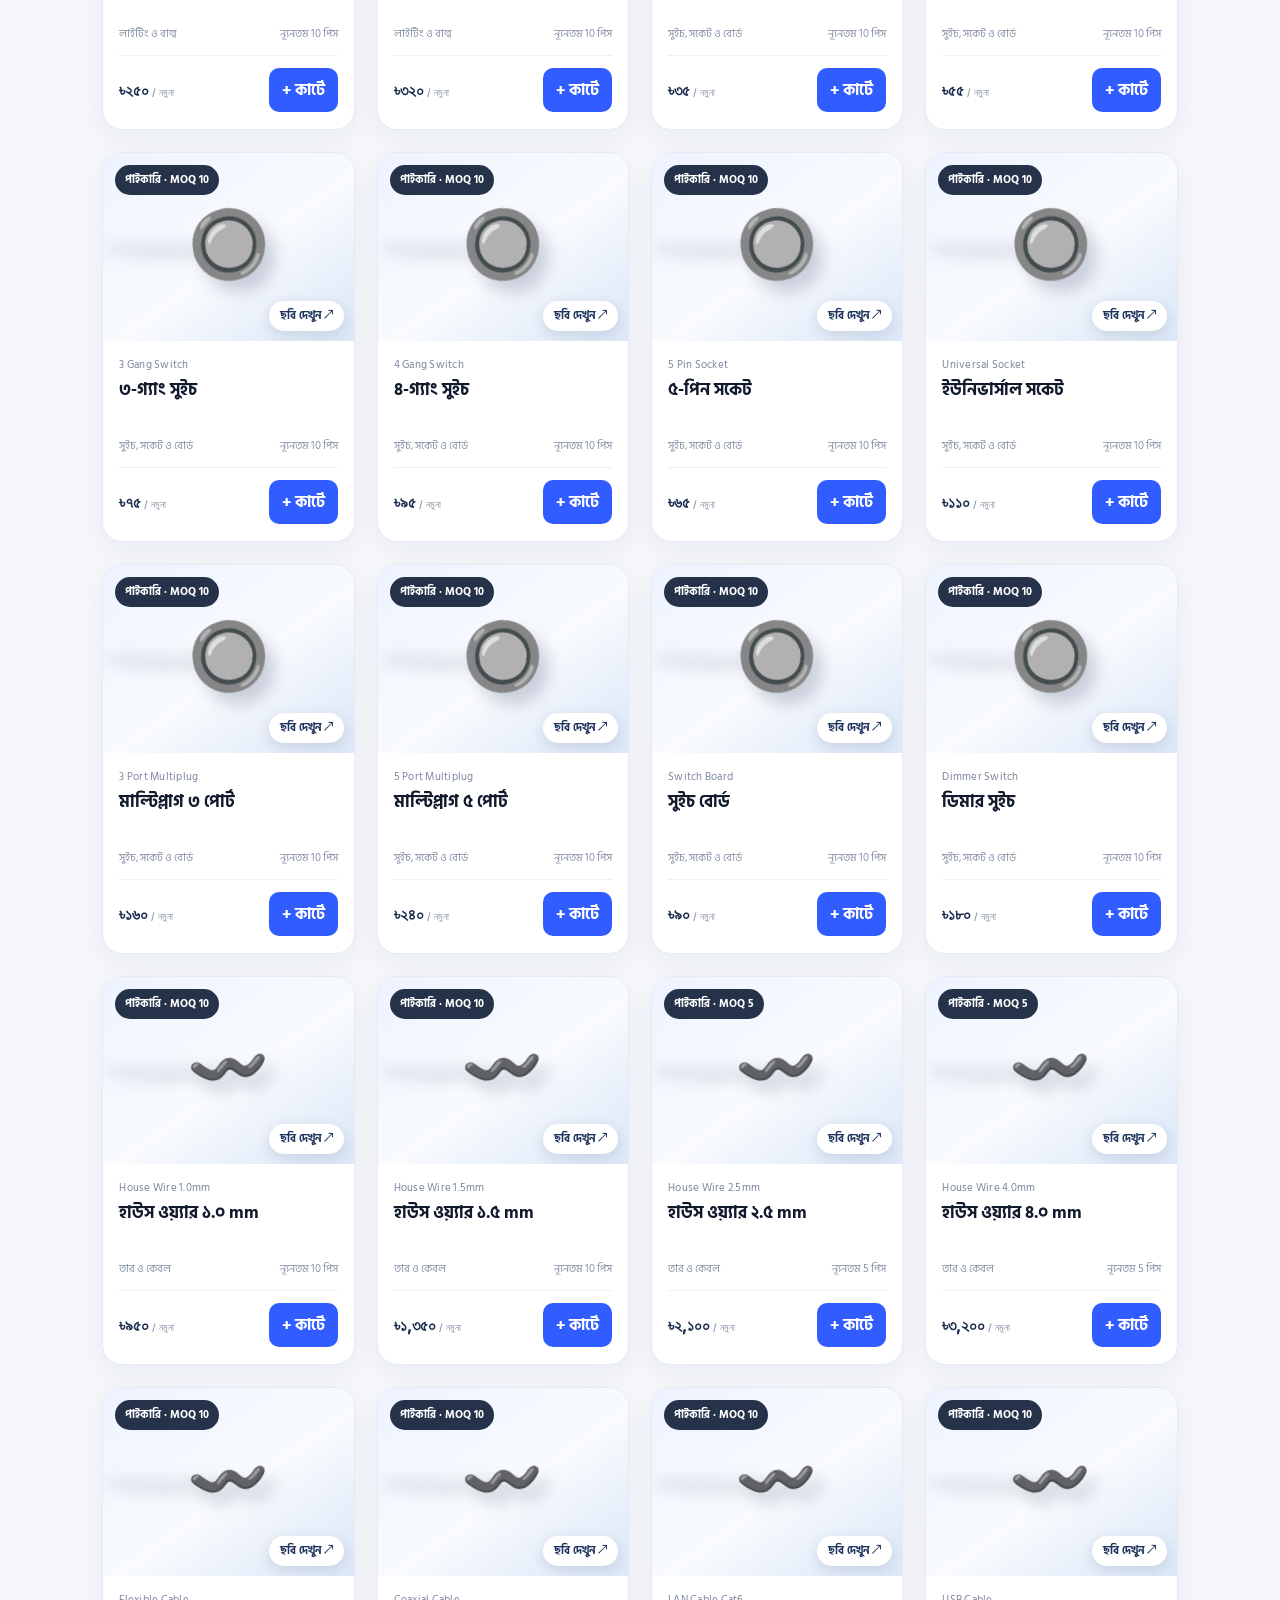
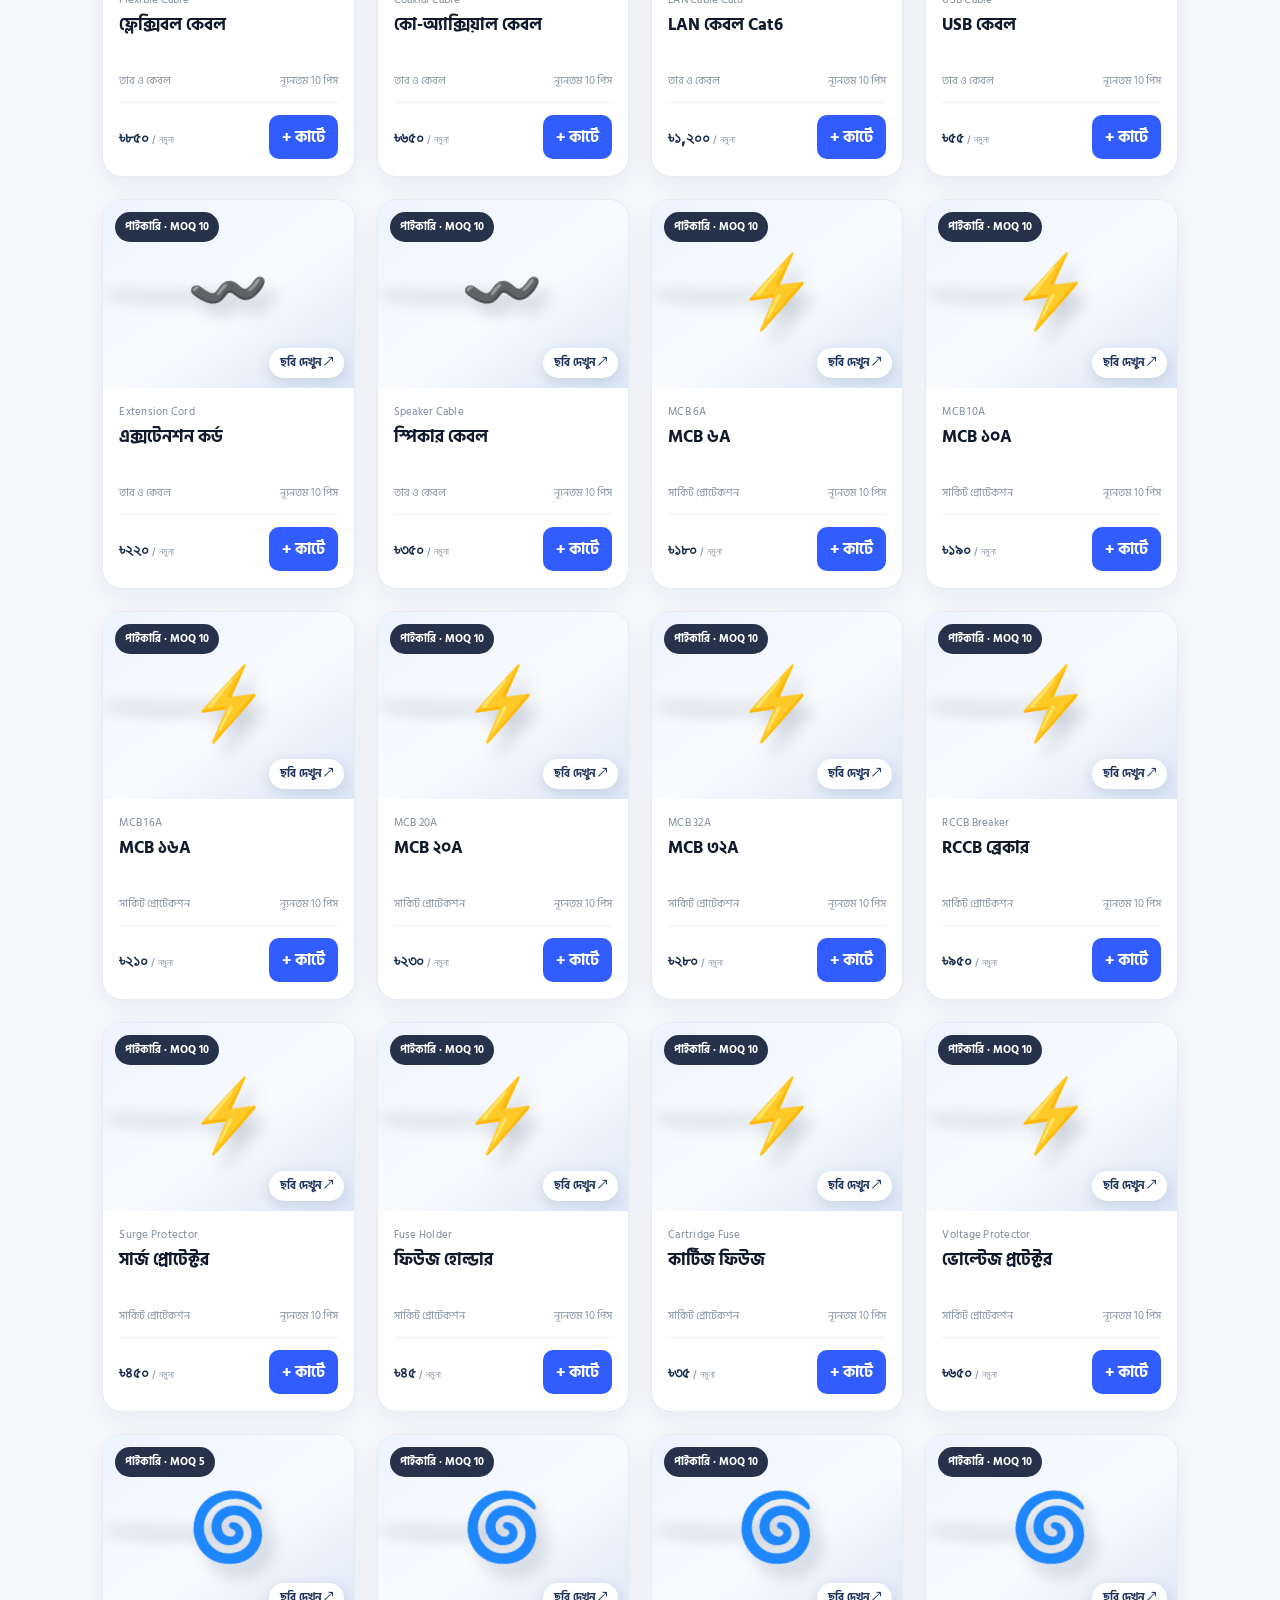
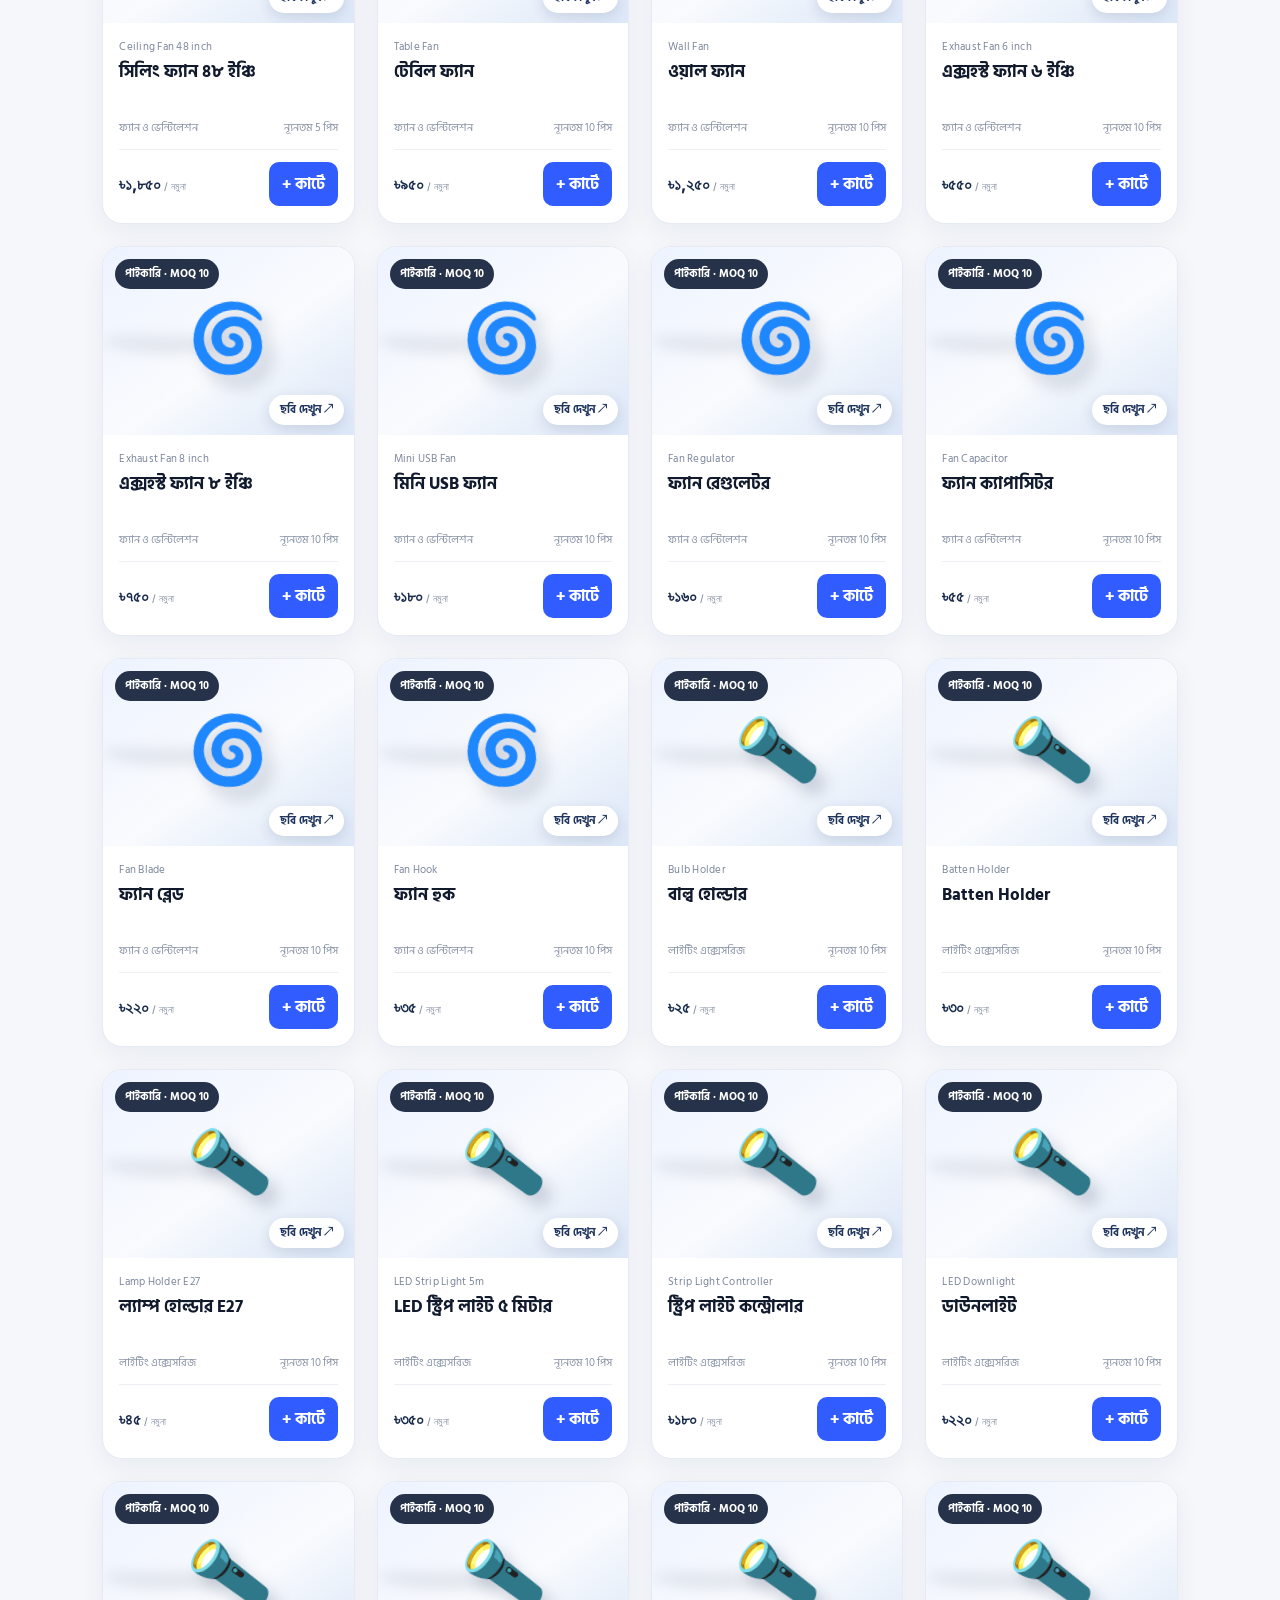
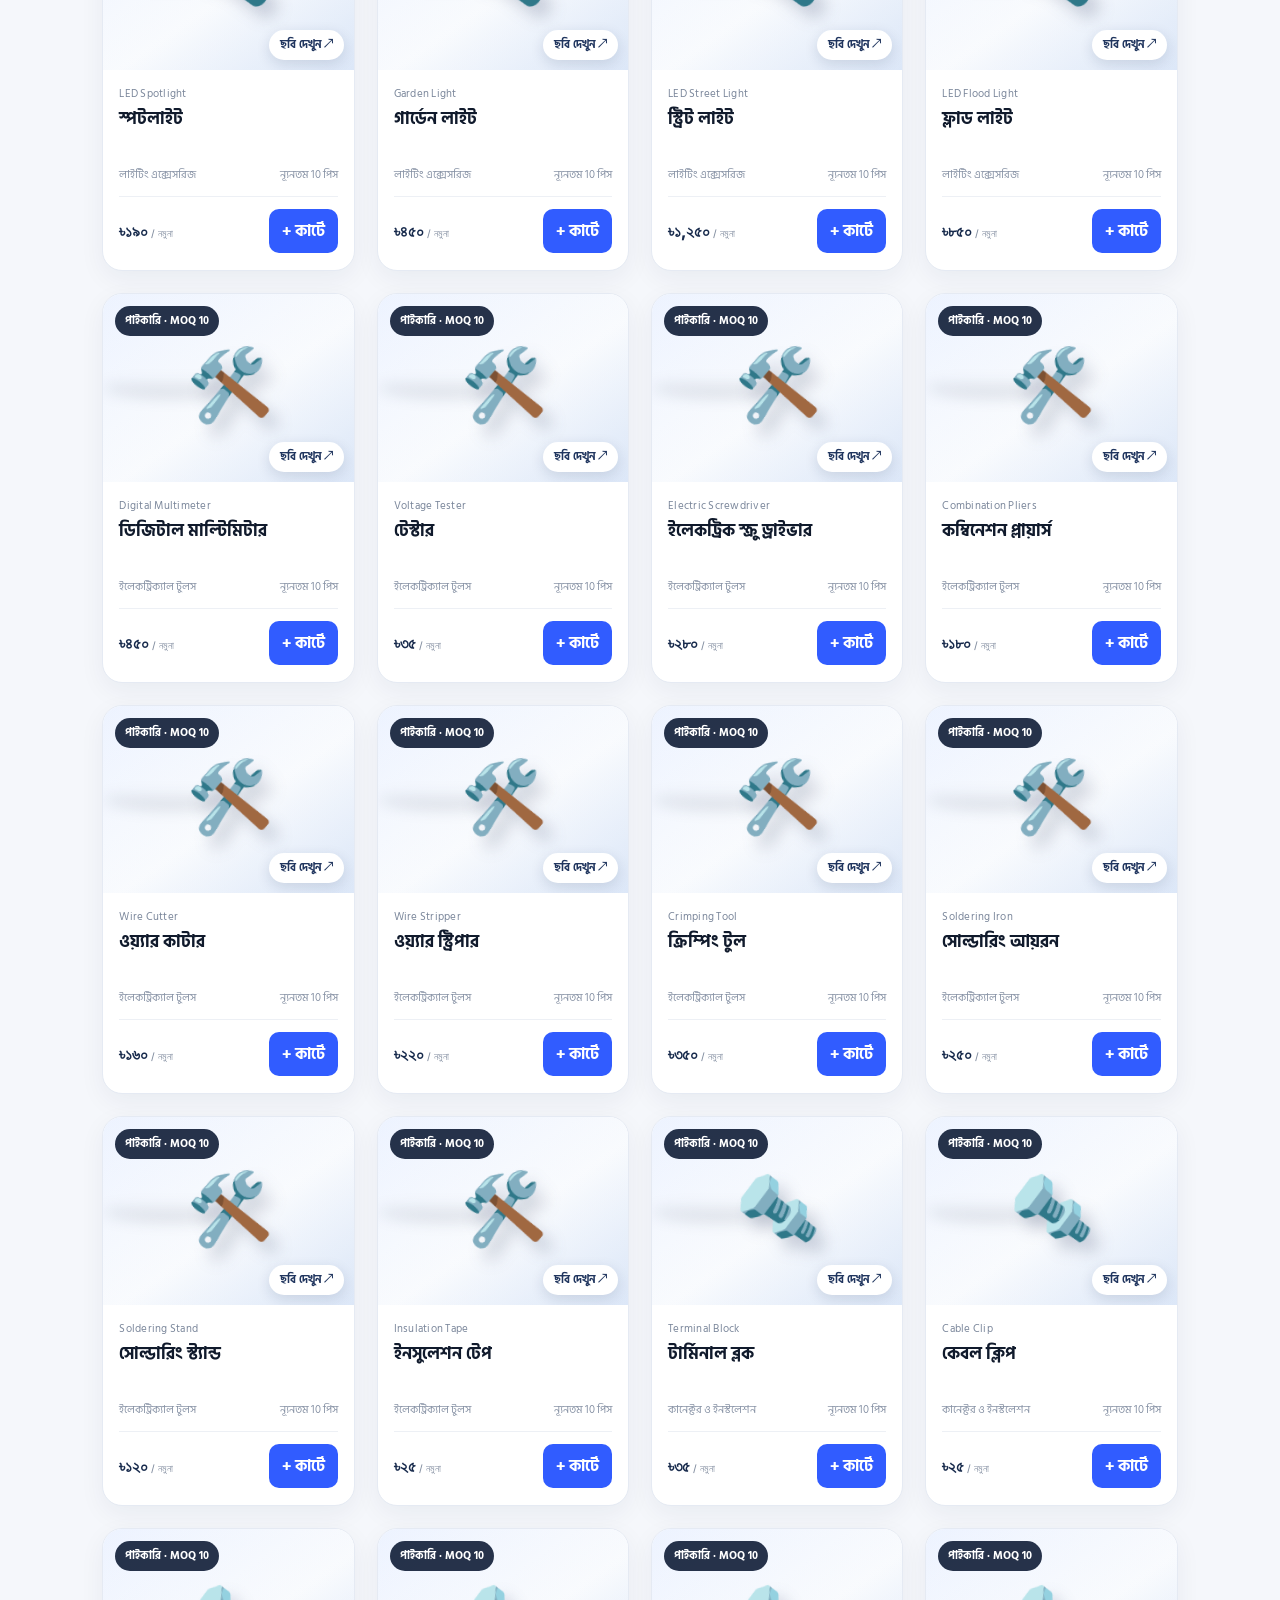
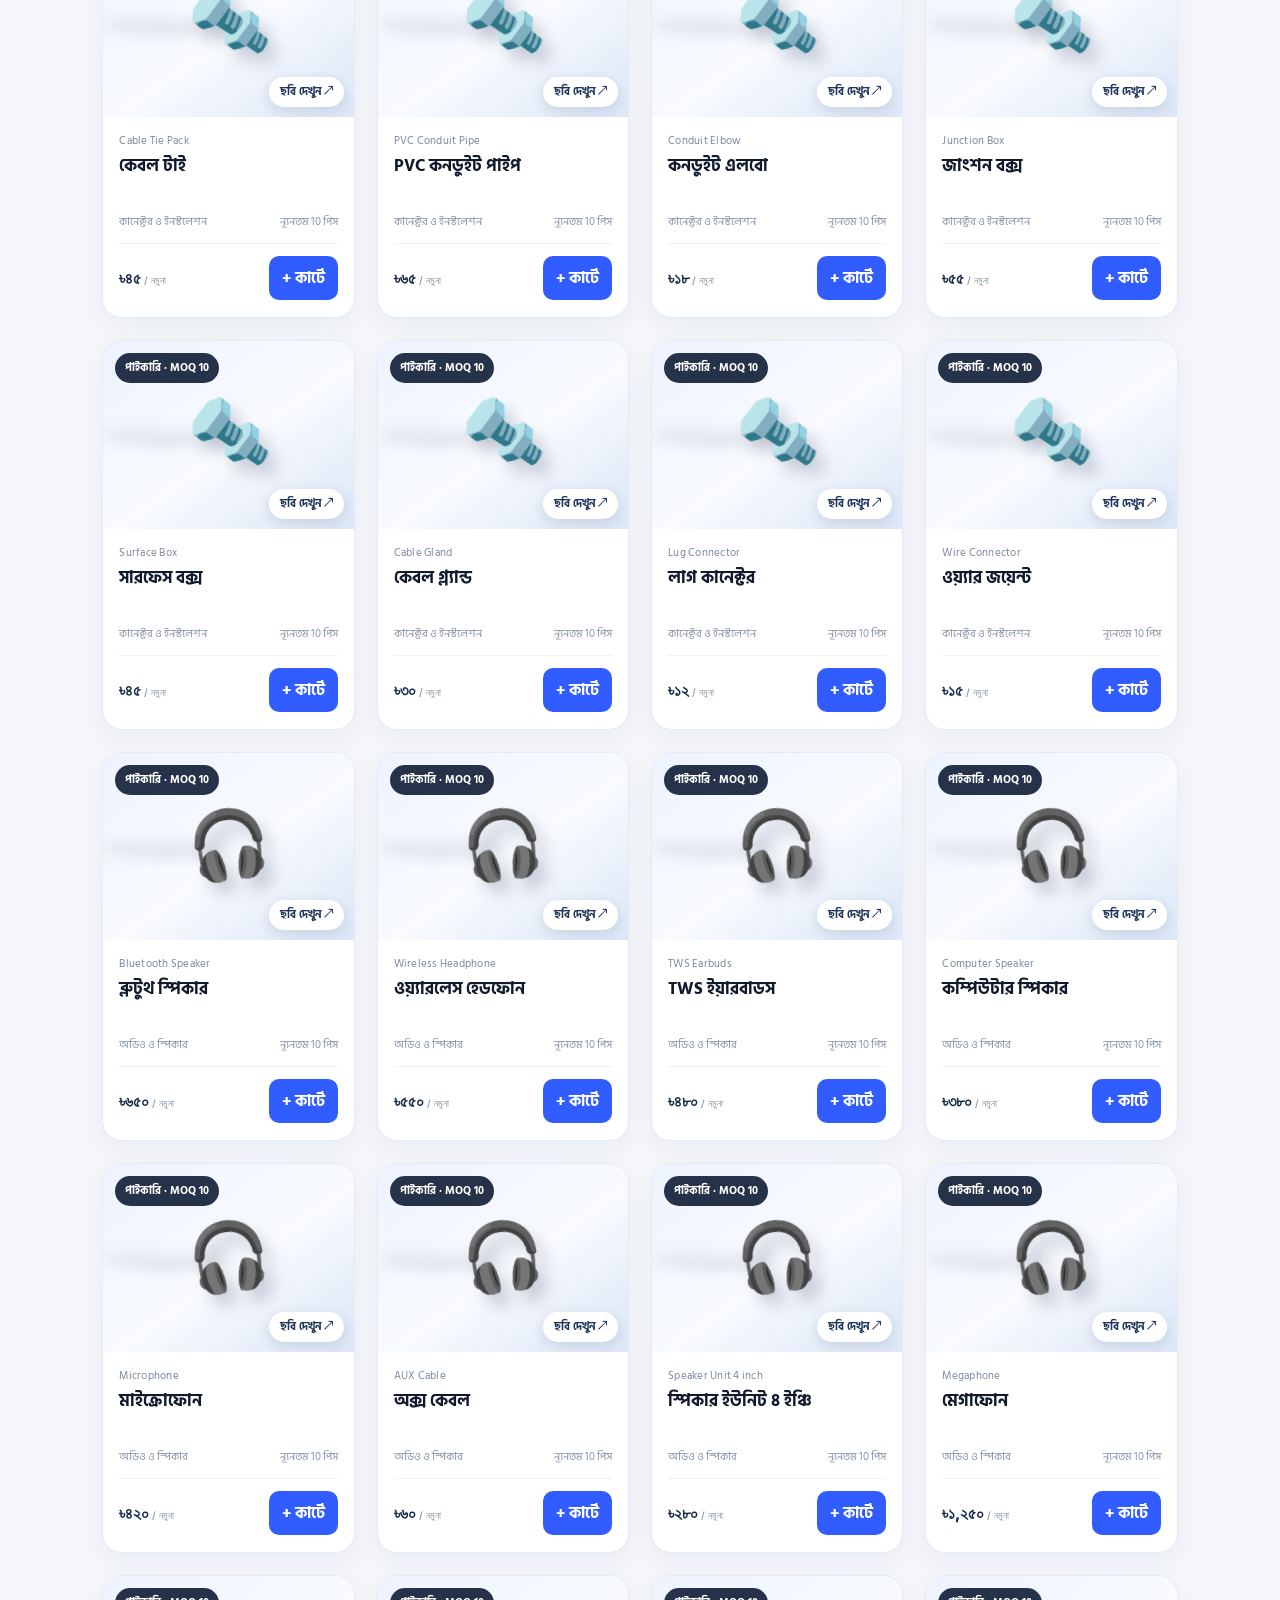
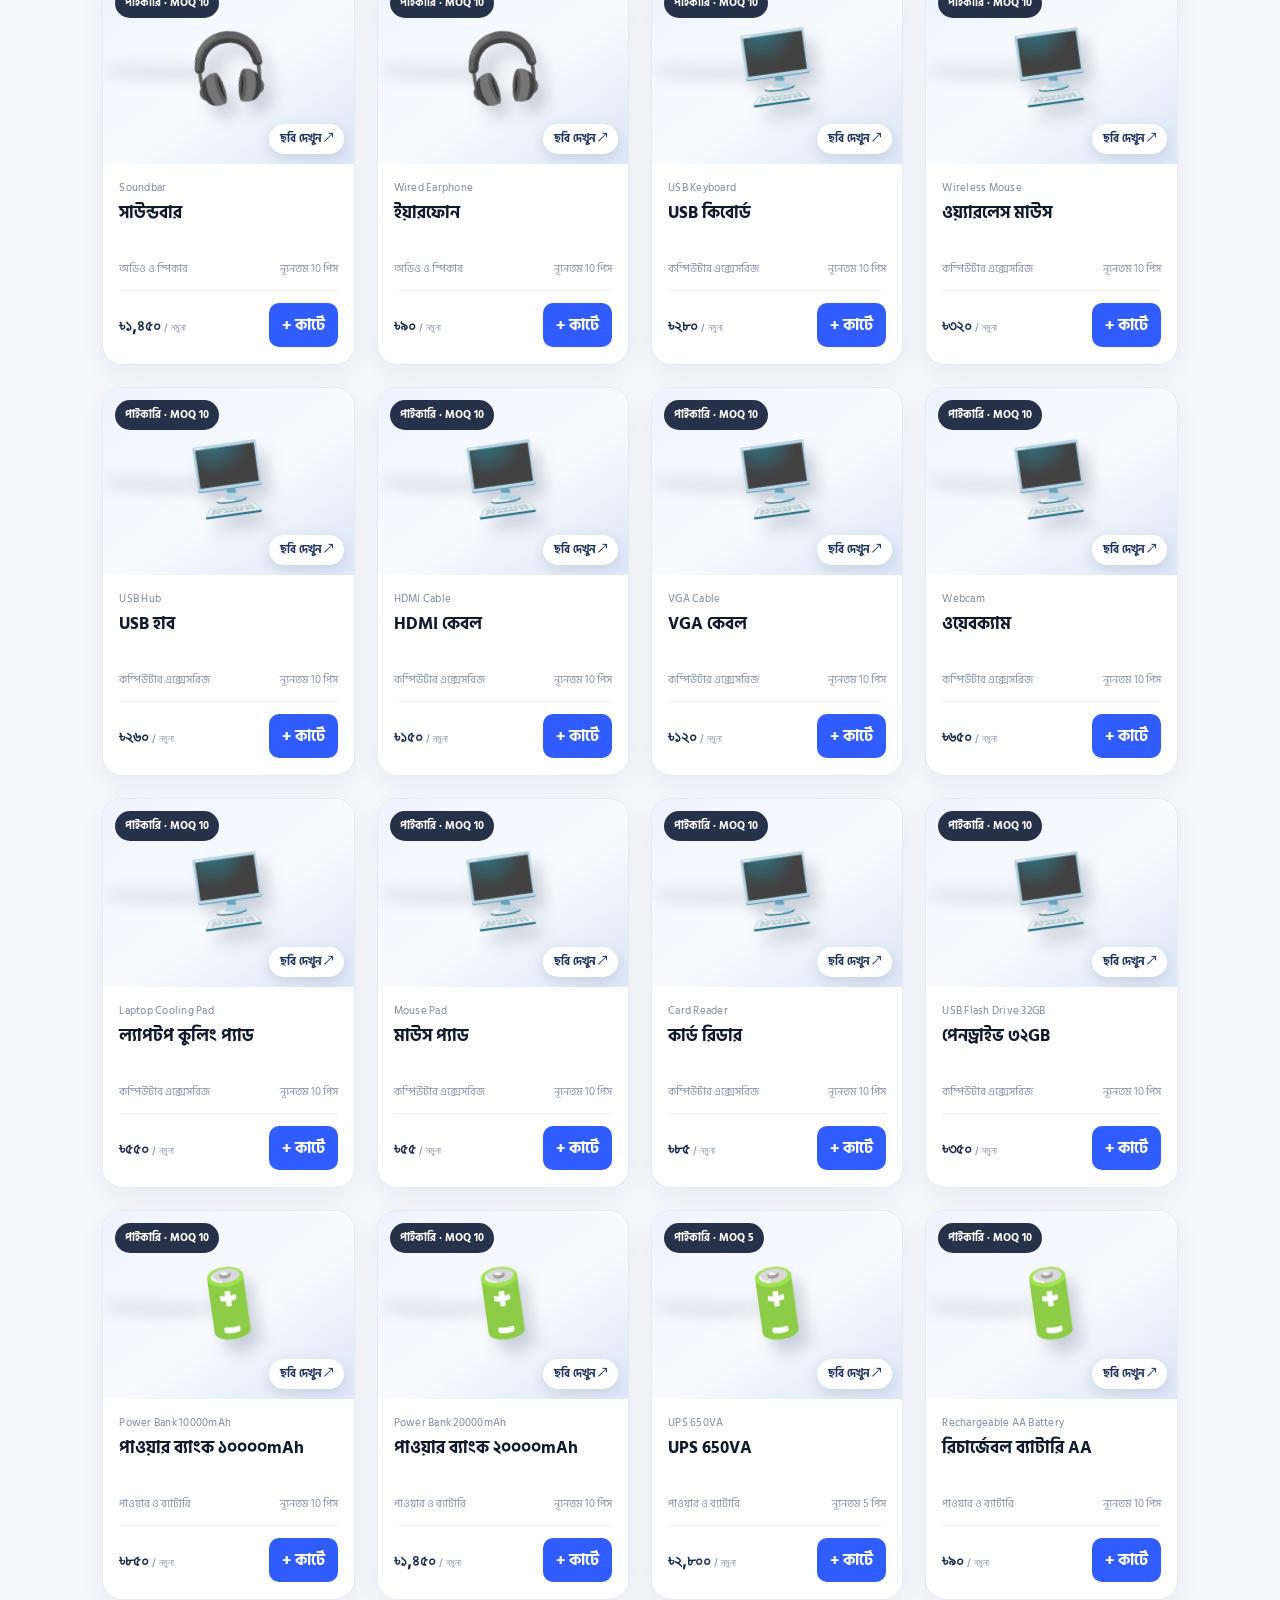
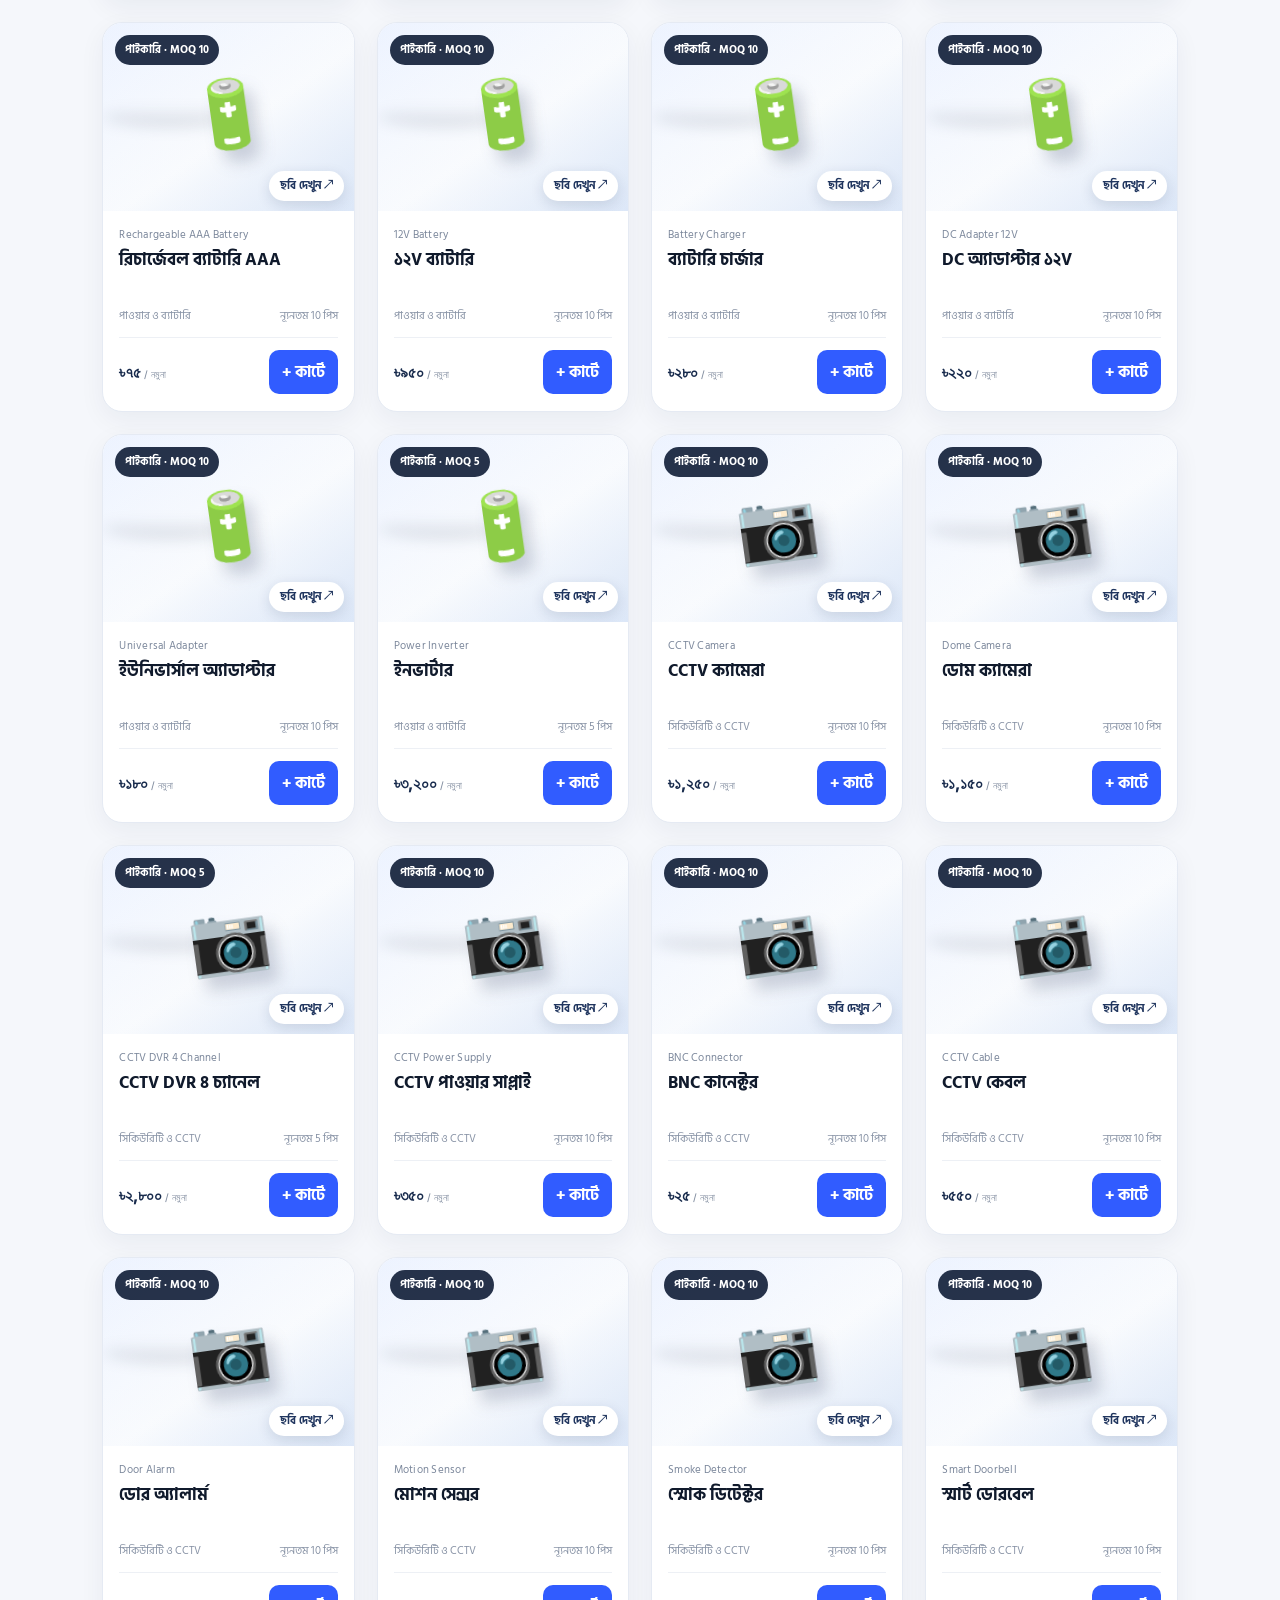
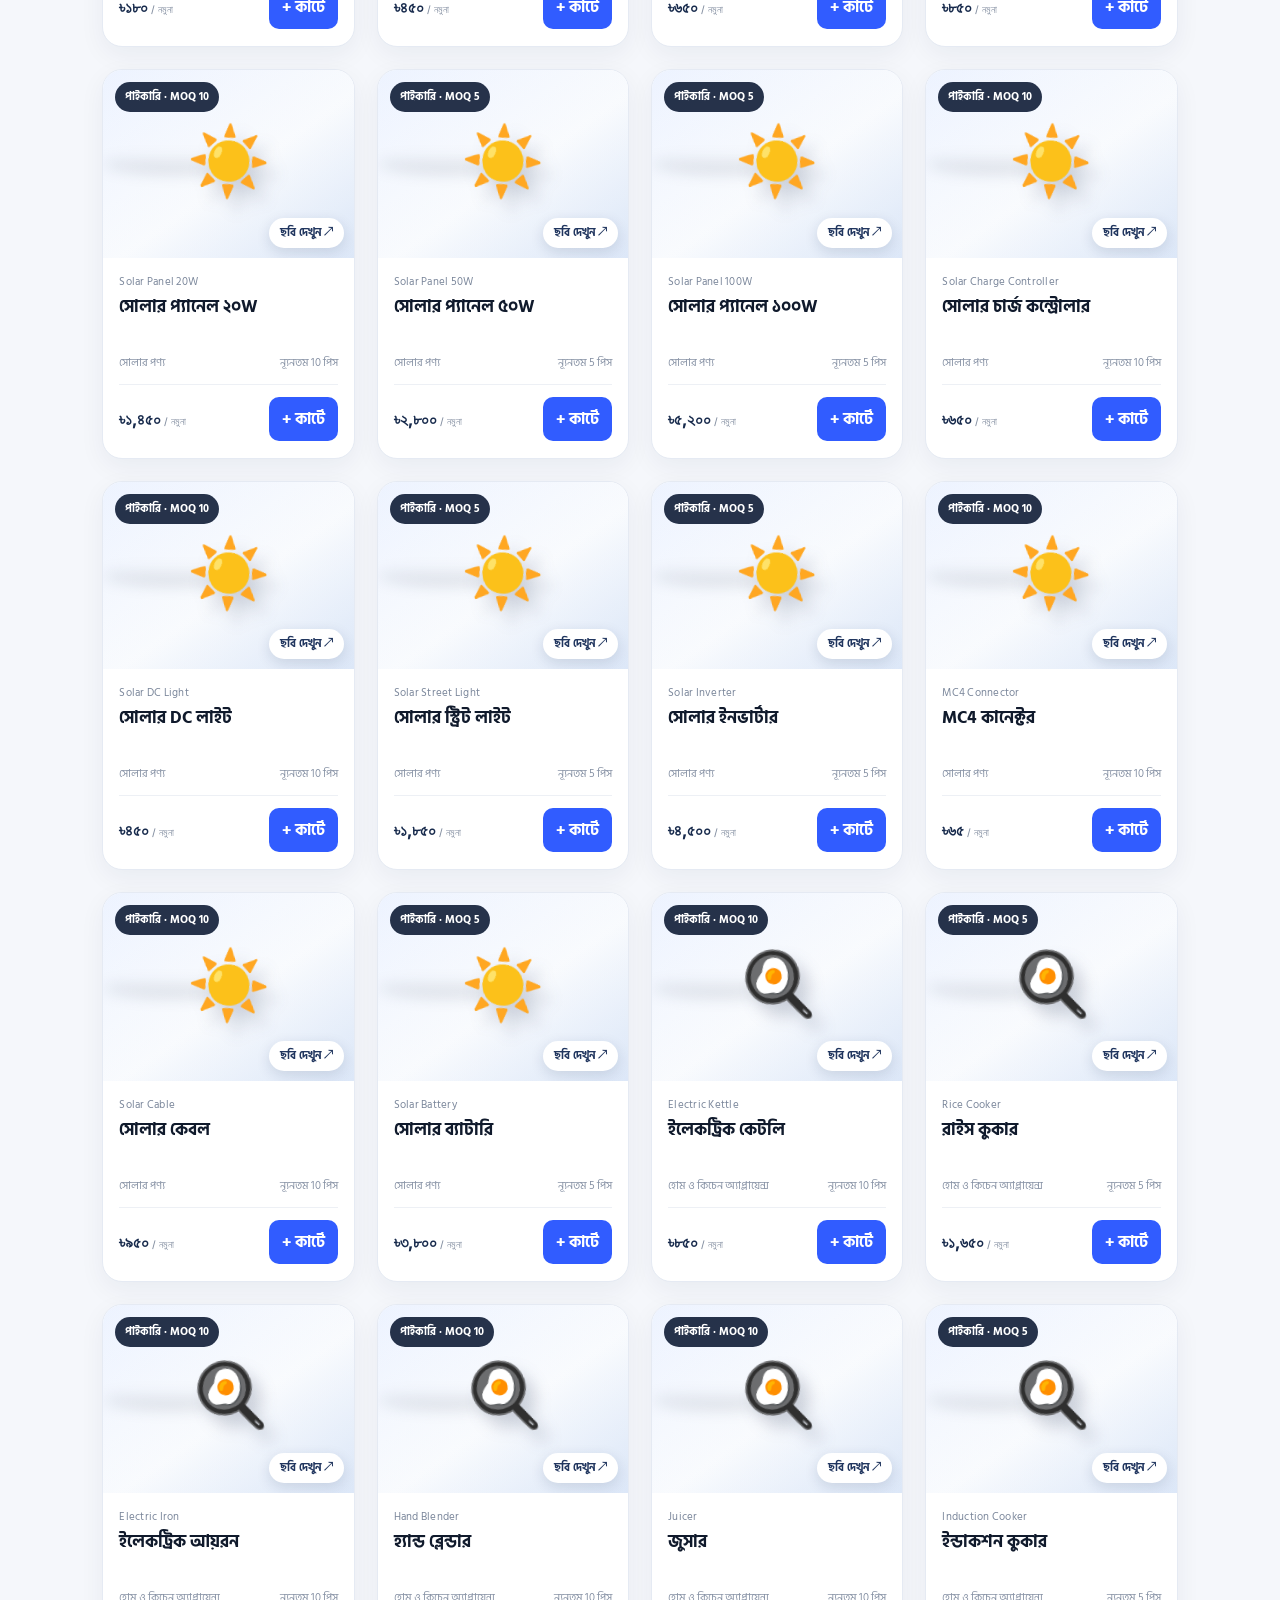
==== commit 06d872ed: "Add files via upload" ====
--- a/index.html
+++ b/index.html
@@ -18,7 +18,7 @@
   <header class="header">
     <a class="brand" href="#"><span class="brand-mark">E</span><span>Electro<span class="brand-accent">Hub</span><small>WHOLESALE STORE</small></span></a>
     <nav class="nav" id="nav">
-      <a href="#home">হোম</a><a href="#categories">ক্যাটাগরি</a><a href="#products">পণ্যসমূহ</a><a href="#about">আমাদের সম্পর্কে</a><a href="#contact">যোগাযোগ</a>
+      <a href="#home">হোম</a><a href="catalog.html">স্মার্ট ক্যাটালগ</a><a href="#categories">ক্যাটাগরি</a><a href="#products">পণ্যসমূহ</a><a href="#about">আমাদের সম্পর্কে</a><a href="#contact">যোগাযোগ</a>
     </nav>
     <div class="header-actions"><button class="icon-btn" id="cartToggle" aria-label="কার্ট">🛒 <span id="cartCount">0</span></button><button class="menu-btn" id="menuToggle">☰</button><a class="btn btn-small" href="#contact">পাইকারি কোটেশন</a></div>
   </header>
@@ -29,7 +29,7 @@
         <div class="eyebrow"><span></span> SMART WHOLESALE · BETTER BUSINESS</div>
         <h1>আপনার ব্যবসার জন্য<br><em>স্মার্ট ইলেকট্রনিক্স</em></h1>
         <p>লাইট বাল্ব, বৈদ্যুতিক তার, সুইচ, সকেট, ফ্যান, টুলস, সোলার, CCTV, অডিও, হোম অ্যাপ্লায়েন্সসহ ১৫০ ধরনের পণ্য পাইকারি অর্ডার করুন। মোবাইল ফোন বিক্রি করা হয় না।</p>
-        <div class="hero-buttons"><a class="btn" href="#products">পণ্য দেখুন <span>↗</span></a><a class="btn btn-ghost" href="#contact">দাম জানতে যোগাযোগ</a></div>
+        <div class="hero-buttons"><a class="btn" href="catalog.html">স্মার্ট ক্যাটালগ খুলুন <span>↗</span></a><a class="btn btn-ghost" href="#contact">দাম জানতে যোগাযোগ</a></div>
         <div class="trust-row"><div><b>৳</b><span>পাইকারি মূল্য</span></div><div><b>✓</b><span>মান যাচাই করা পণ্য</span></div><div><b>↗</b><span>সহজ অর্ডার</span></div></div>
       </div>
       <div class="hero-visual">
@@ -55,7 +55,7 @@
     </section>
 
     <section class="section products-section" id="products">
-      <div class="section-heading"><div><div class="eyebrow">WHOLESALE COLLECTION</div><h2>পাইকারি <em>পণ্য ক্যাটালগ</em></h2></div><div class="product-tools"><input id="searchInput" type="search" placeholder="পণ্য খুঁজুন..."><select id="sortSelect" aria-label="পণ্য সাজান"><option value="default">ডিফল্ট</option><option value="low">কম দাম আগে</option><option value="high">বেশি দাম আগে</option></select></div></div>
+      <div class="catalog-toolbar"><button class="btn btn-ghost" id="backToCategories" type="button">← ক্যাটাগরিতে ফিরুন</button><a class="btn btn-ghost" href="index.html">⌂ হোম</a></div><div class="section-heading"><div><div class="eyebrow">WHOLESALE COLLECTION</div><h2>পাইকারি <em id="selectedCategoryTitle">পণ্য ক্যাটালগ</em></h2></div><div class="product-tools"><input id="searchInput" type="search" placeholder="পণ্য খুঁজুন..."><select id="sortSelect" aria-label="পণ্য সাজান"><option value="default">ডিফল্ট</option><option value="low">কম দাম আগে</option><option value="high">বেশি দাম আগে</option></select></div></div>
       <div class="notice">১০০টির বেশি নয়, এখানে ১৫০টি পণ্য ১৫টি ক্যাটাগরিতে সাজানো হয়েছে। মোবাইল ফোন রাখা হয়নি। প্রদর্শিত দাম নমুনা, চূড়ান্ত পাইকারি মূল্য অর্ডারের পরিমাণ ও স্টক অনুযায়ী WhatsApp-এ নিশ্চিত হবে।</div><p class="catalog-count" id="productCount" aria-live="polite"></p>
       <div class="product-grid" id="productGrid"></div>
     </section>
--- a/style.css
+++ b/style.css
@@ -65,3 +65,31 @@
 .quick-email{background:#315cff}
 .quick-contact{flex-wrap:wrap;justify-content:flex-end}
 @media(max-width:420px){.quick-contact{gap:6px}.quick-contact a{padding:10px 12px;font-size:11px}}
+
+/* Smart category-first catalogue and premium 3D interface */
+.category-card{transform-style:preserve-3d;box-shadow:0 7px 0 #dce4f4,0 13px 25px #172d5010;position:relative}
+.category-card:hover,.category-card.active{transform:translateY(-7px) rotateX(4deg);box-shadow:0 8px 0 #b8c9f2,0 20px 32px #2449a025}
+.cat-icon{box-shadow:inset 3px 3px 8px #fff,4px 6px 12px #315cff20;transform:translateZ(12px)}
+.product-card{transform-style:preserve-3d}
+.product-card:hover{transform:translateY(-8px) rotateX(2deg) rotateY(-1deg)}
+.product-art{background:linear-gradient(145deg,#eaf1ff,#fff 55%,#dce7f8)}
+.product-photo{filter:drop-shadow(0 12px 12px #172d5020)}
+.catalog-page .hero,.catalog-page .stats,.catalog-page #about,.catalog-page .process,.catalog-page #contact{display:none}
+.catalog-page .catalog-intro{padding:65px 8% 25px;background:radial-gradient(ellipse at 80% 20%,#dceaff,#f8faff 48%,#fff)}
+.catalog-intro h1{font-size:clamp(32px,4vw,52px);margin:15px 0 10px;line-height:1.2}
+.catalog-intro h1 em{color:var(--blue);font-style:normal}
+.catalog-intro p{color:var(--muted);max-width:700px;line-height:1.8}
+.catalog-tools-hint{display:flex;gap:12px;flex-wrap:wrap;margin-top:20px}
+.catalog-tools-hint span{padding:10px 15px;background:#fff;border:1px solid var(--line);border-radius:13px;box-shadow:0 5px 0 #e6ebf5,0 9px 20px #172d5010;font-size:13px}
+.catalog-page #products[hidden]{display:none!important}
+.catalog-toolbar{display:flex;gap:10px;margin-bottom:25px}
+.catalog-page #categories{padding-top:40px}
+.catalog-page .category-grid{grid-template-columns:repeat(4,minmax(0,1fr));gap:18px}
+.catalog-page .category-card{min-height:145px}
+.catalog-page .contact-section{display:none}
+@media(max-width:760px){
+ .catalog-page .catalog-intro{padding:45px 6% 15px}
+ .catalog-page .category-grid{grid-template-columns:repeat(2,minmax(0,1fr))}
+ .catalog-toolbar{flex-wrap:wrap}
+ .catalog-toolbar .btn{padding:10px 13px}
+}
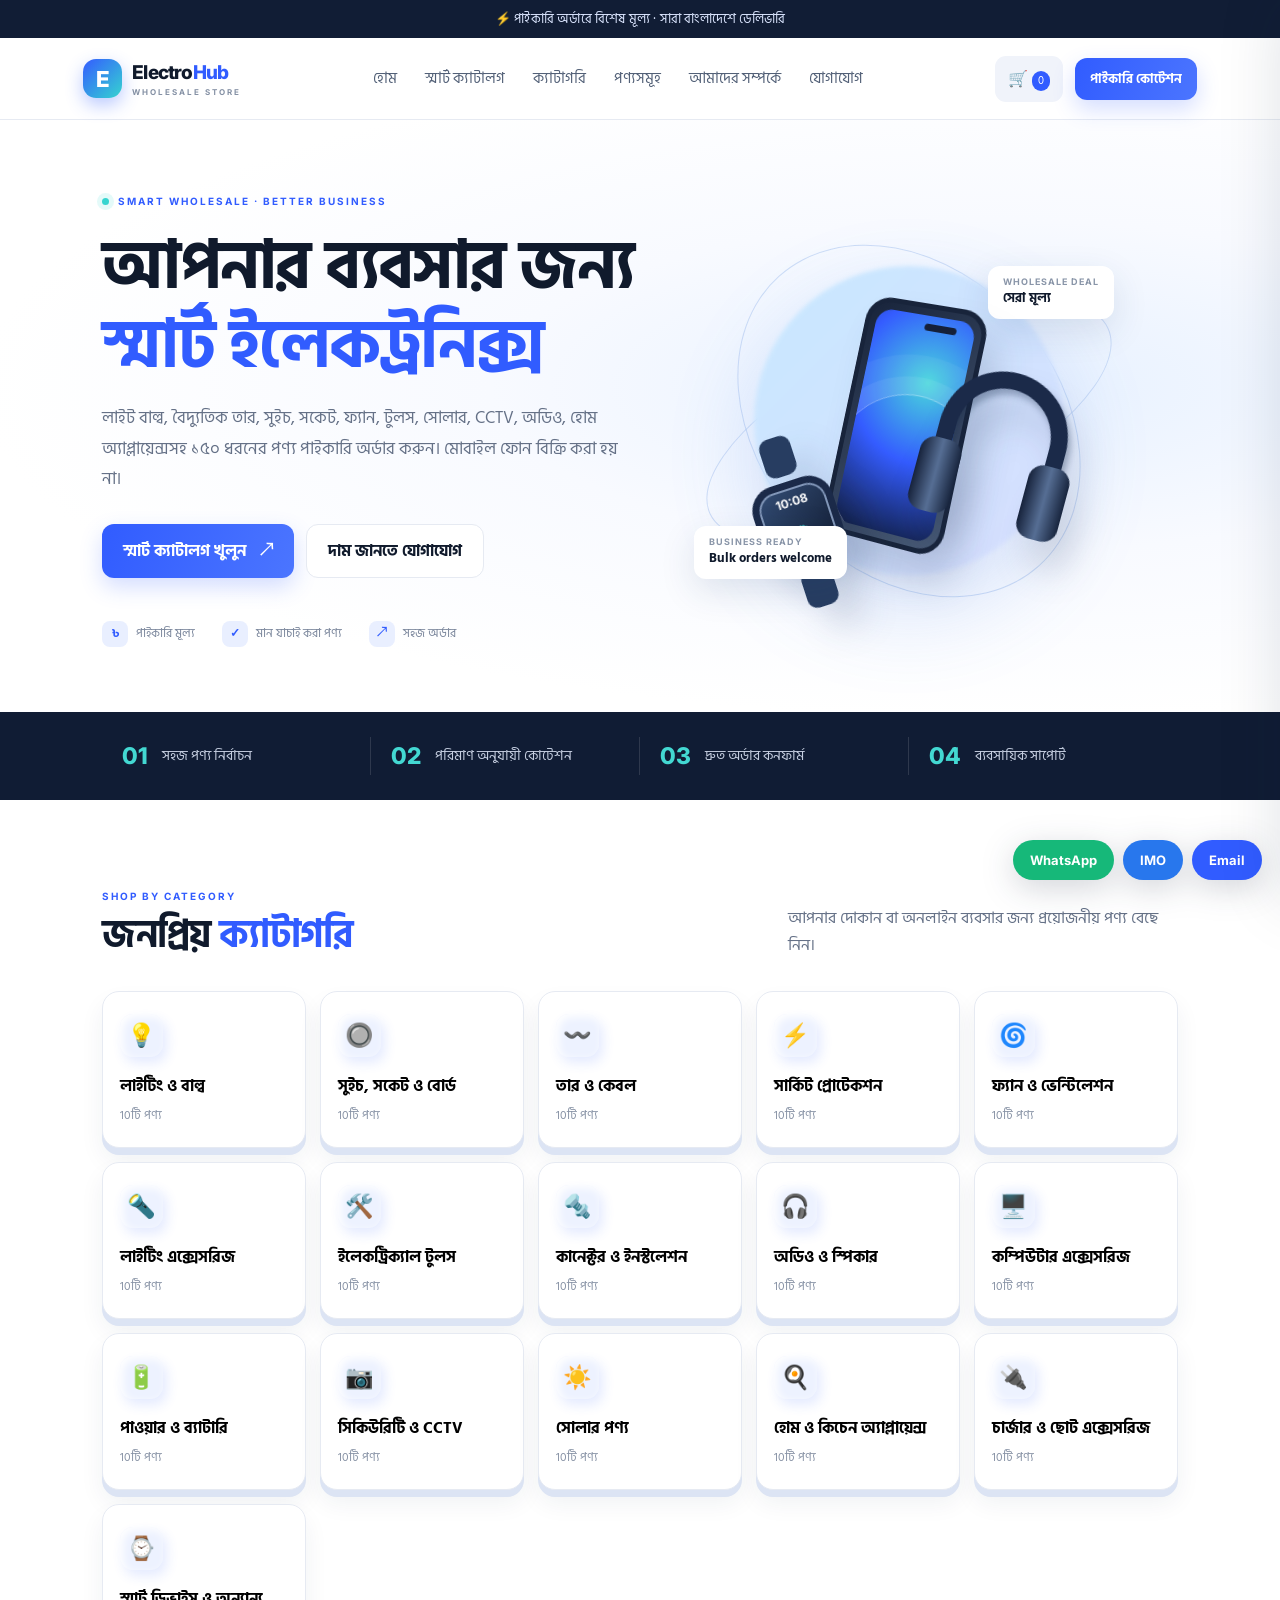
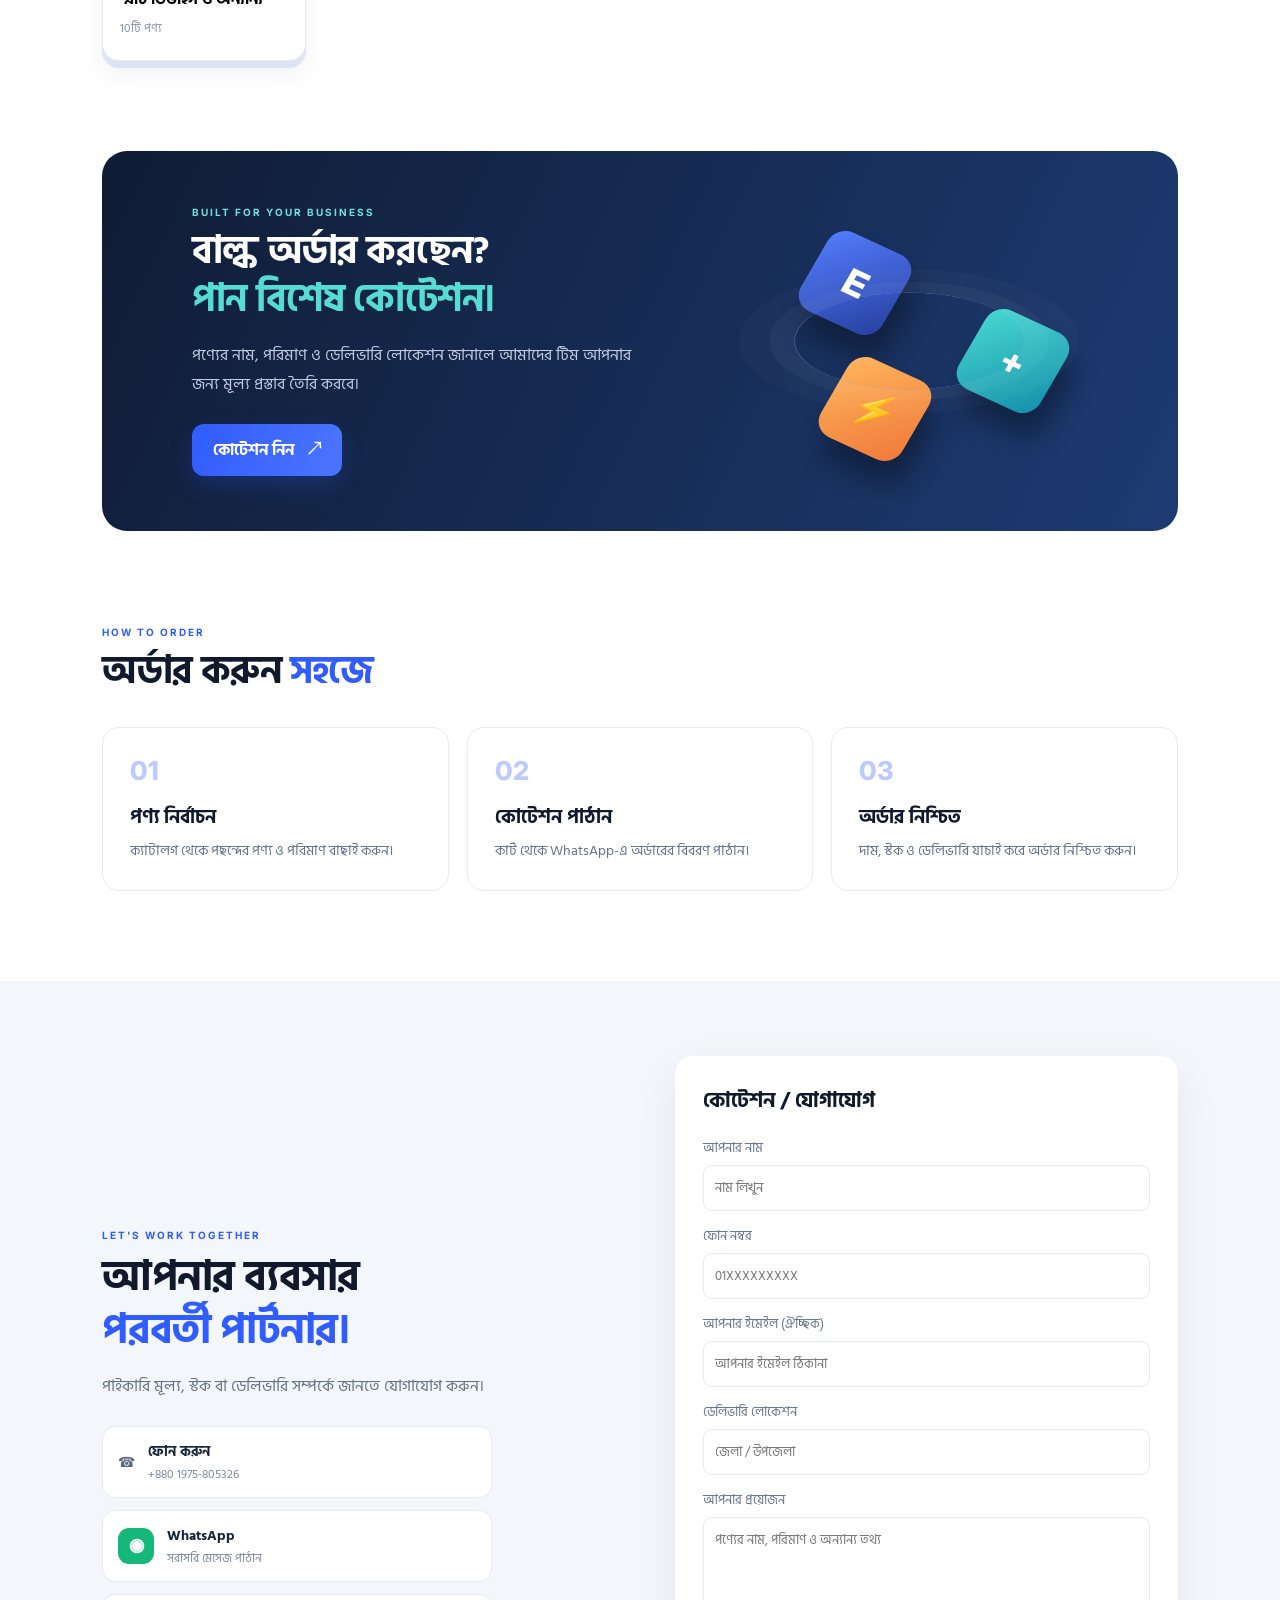
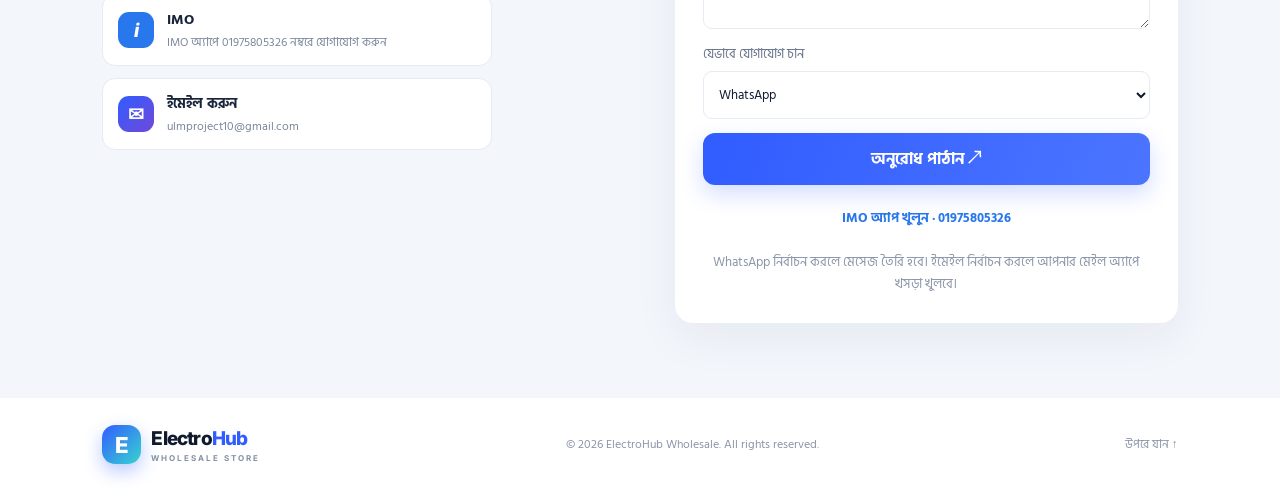
==== commit 665013a4: "Add files via upload" ====
--- a/index.html
+++ b/index.html
@@ -54,7 +54,7 @@
       <div class="category-grid" id="categoryGrid"></div>
     </section>
 
-    <section class="section products-section" id="products">
+    <section class="section products-section" id="products" hidden>
       <div class="catalog-toolbar"><button class="btn btn-ghost" id="backToCategories" type="button">← ক্যাটাগরিতে ফিরুন</button><a class="btn btn-ghost" href="index.html">⌂ হোম</a></div><div class="section-heading"><div><div class="eyebrow">WHOLESALE COLLECTION</div><h2>পাইকারি <em id="selectedCategoryTitle">পণ্য ক্যাটালগ</em></h2></div><div class="product-tools"><input id="searchInput" type="search" placeholder="পণ্য খুঁজুন..."><select id="sortSelect" aria-label="পণ্য সাজান"><option value="default">ডিফল্ট</option><option value="low">কম দাম আগে</option><option value="high">বেশি দাম আগে</option></select></div></div>
       <div class="notice">১০০টির বেশি নয়, এখানে ১৫০টি পণ্য ১৫টি ক্যাটাগরিতে সাজানো হয়েছে। মোবাইল ফোন রাখা হয়নি। প্রদর্শিত দাম নমুনা, চূড়ান্ত পাইকারি মূল্য অর্ডারের পরিমাণ ও স্টক অনুযায়ী WhatsApp-এ নিশ্চিত হবে।</div><p class="catalog-count" id="productCount" aria-live="polite"></p>
       <div class="product-grid" id="productGrid"></div>
--- a/style.css
+++ b/style.css
@@ -93,3 +93,12 @@
  .catalog-toolbar{flex-wrap:wrap}
  .catalog-toolbar .btn{padding:10px 13px}
 }
+
+/* Verified inventory status */
+.stock-line{display:flex;align-items:center;gap:8px;margin:12px 0 2px;padding:8px 10px;border-radius:10px;font-size:12px;font-weight:700;background:#f1f5f9;color:#475569}
+.stock-dot{width:8px;height:8px;border-radius:50%;background:currentColor;flex:none}
+.stock-in{background:#e8f8ef;color:#137a43}
+.stock-out{background:#fff0f0;color:#b42318}
+.stock-unknown{background:#fff7e6;color:#9a6700}
+.price-row button:disabled{opacity:.55;cursor:not-allowed;background:#94a3b8}
+.products-section[hidden]{display:none!important}
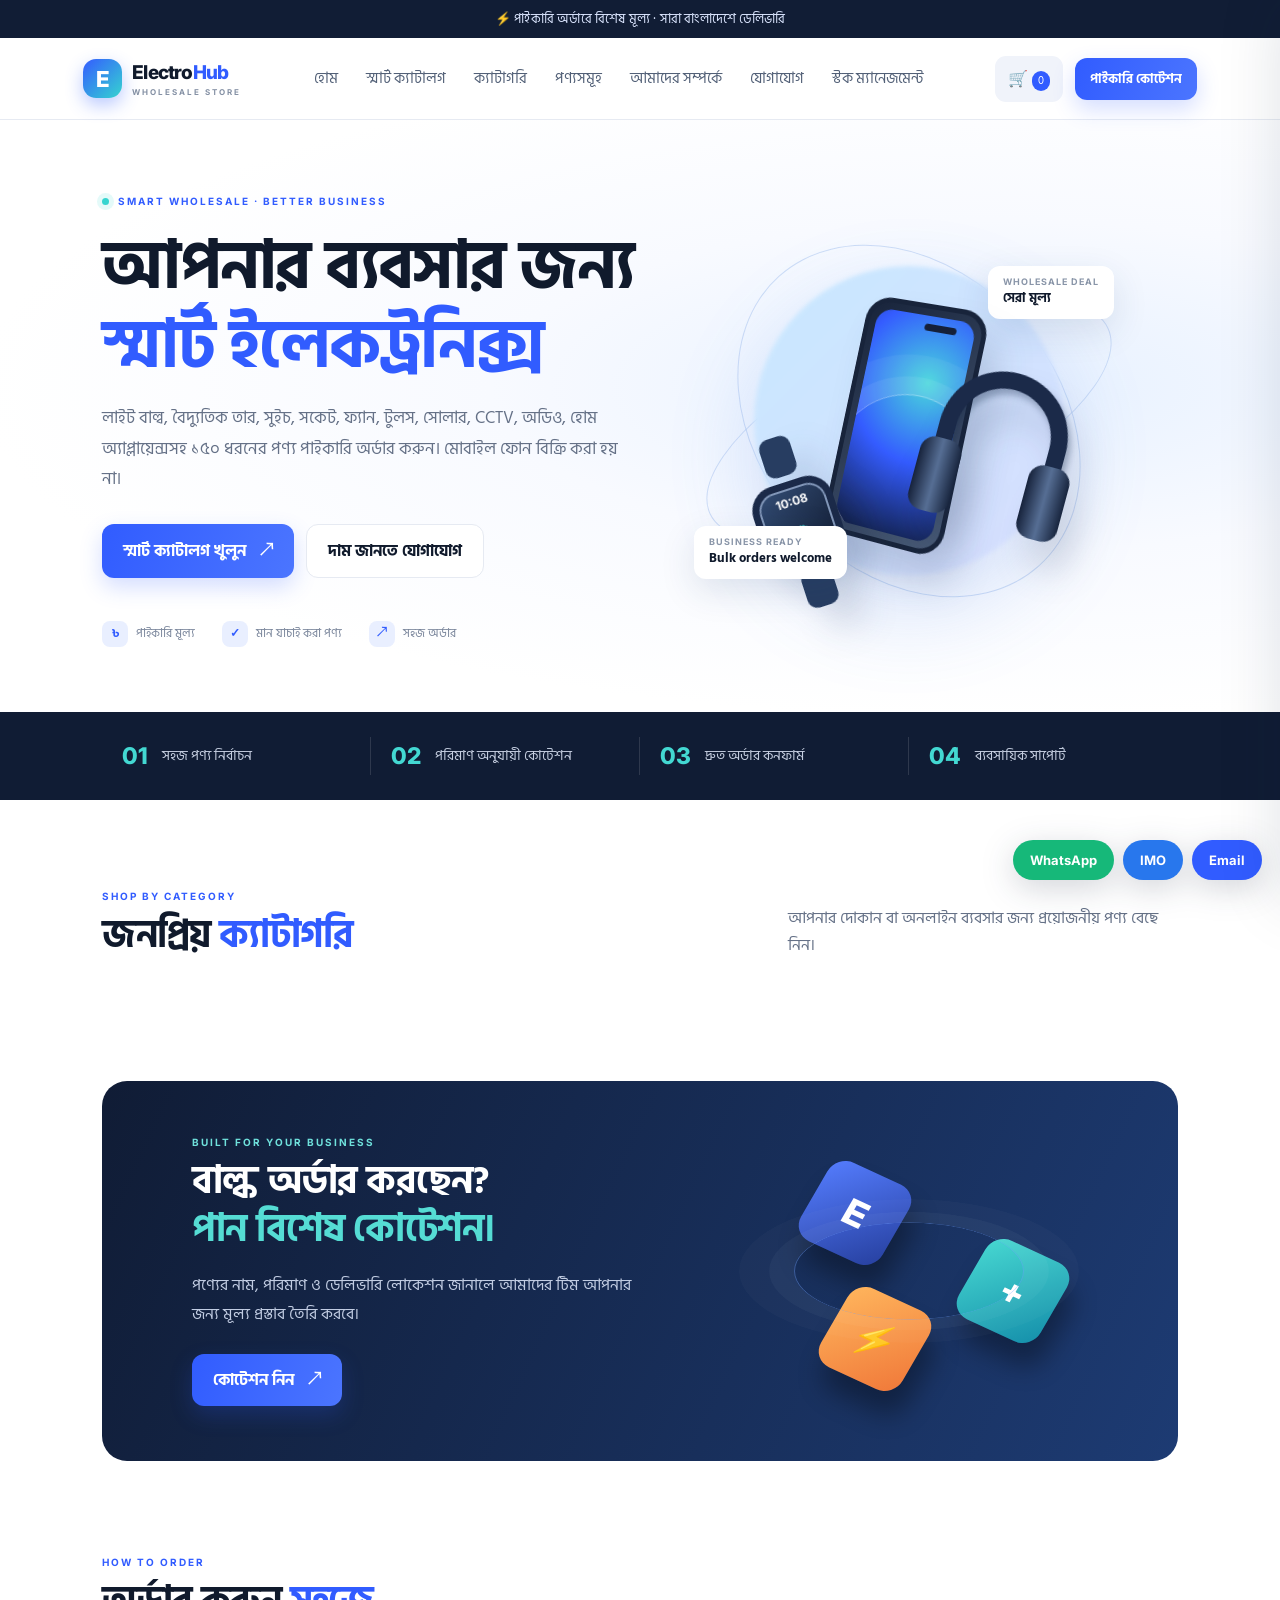
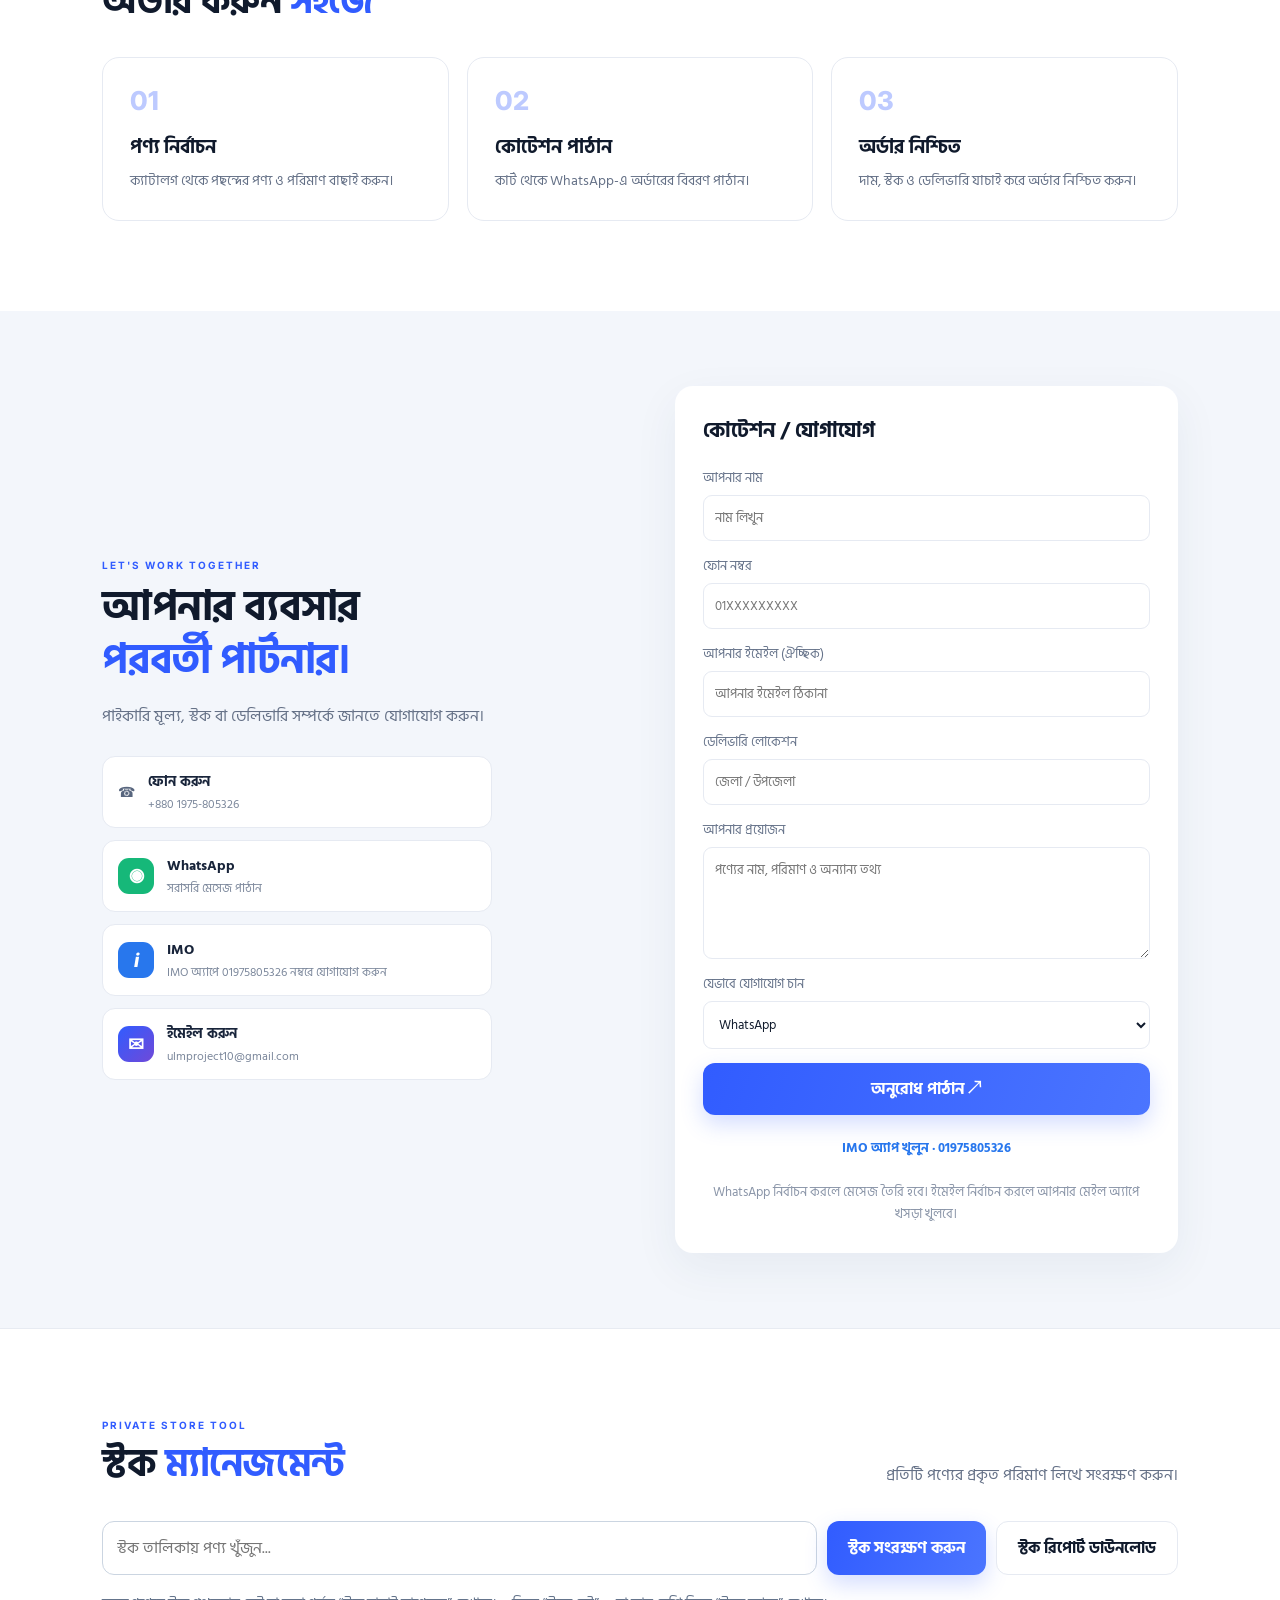
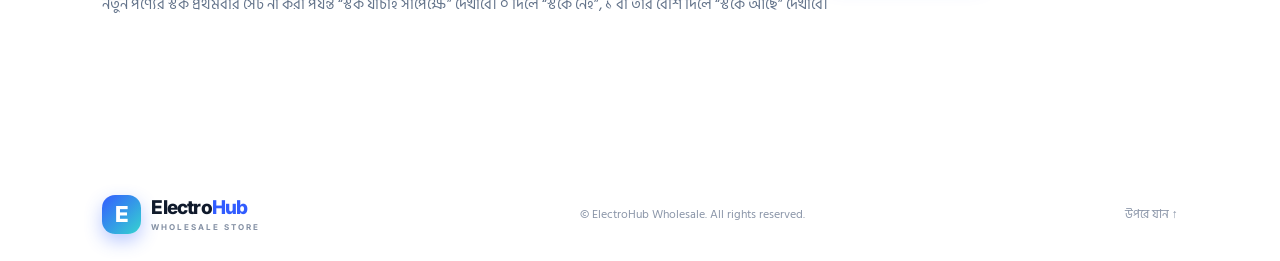
==== commit 4d5d8b5b: "Add files via upload" ====
--- a/index.html
+++ b/index.html
@@ -14,11 +14,12 @@
   <link rel="stylesheet" href="style.css">
 </head>
 <body>
+  <div id="pageLoader" class="page-loader" aria-live="polite" aria-label="লোড হচ্ছে"><div class="loader-panel"><span class="loader-ring"></span><b>লোড হচ্ছে...</b><small>অনুগ্রহ করে অপেক্ষা করুন</small></div></div>
   <div class="announcement">⚡ পাইকারি অর্ডারে বিশেষ মূল্য · সারা বাংলাদেশে ডেলিভারি</div>
   <header class="header">
     <a class="brand" href="#"><span class="brand-mark">E</span><span>Electro<span class="brand-accent">Hub</span><small>WHOLESALE STORE</small></span></a>
     <nav class="nav" id="nav">
-      <a href="#home">হোম</a><a href="catalog.html">স্মার্ট ক্যাটালগ</a><a href="#categories">ক্যাটাগরি</a><a href="#products">পণ্যসমূহ</a><a href="#about">আমাদের সম্পর্কে</a><a href="#contact">যোগাযোগ</a>
+      <a href="#home">হোম</a><a href="catalog.html">স্মার্ট ক্যাটালগ</a><a href="#categories">ক্যাটাগরি</a><a href="#products">পণ্যসমূহ</a><a href="#about">আমাদের সম্পর্কে</a><a href="#contact">যোগাযোগ</a><a href="#inventory">স্টক ম্যানেজমেন্ট</a>
     </nav>
     <div class="header-actions"><button class="icon-btn" id="cartToggle" aria-label="কার্ট">🛒 <span id="cartCount">0</span></button><button class="menu-btn" id="menuToggle">☰</button><a class="btn btn-small" href="#contact">পাইকারি কোটেশন</a></div>
   </header>
@@ -79,7 +80,21 @@
       </div></div>
       <form id="quoteForm" class="quote-form"><h3>কোটেশন / যোগাযোগ</h3><label>আপনার নাম<input name="name" required placeholder="নাম লিখুন"></label><label>ফোন নম্বর<input name="phone" required placeholder="01XXXXXXXXX"></label><label>আপনার ইমেইল (ঐচ্ছিক)<input type="email" name="email" placeholder="আপনার ইমেইল ঠিকানা"></label><label>ডেলিভারি লোকেশন<input name="location" placeholder="জেলা / উপজেলা"></label><label>আপনার প্রয়োজন<textarea name="message" rows="4" placeholder="পণ্যের নাম, পরিমাণ ও অন্যান্য তথ্য"></textarea></label><label>যেভাবে যোগাযোগ চান<select name="contactMethod"><option value="whatsapp">WhatsApp</option><option value="email">ইমেইল</option></select></label><button class="btn" type="submit">অনুরোধ পাঠান ↗</button><a class="imo-form-link" href="https://imo.im/" target="_blank" rel="noopener">IMO অ্যাপ খুলুন · 01975805326</a><small>WhatsApp নির্বাচন করলে মেসেজ তৈরি হবে। ইমেইল নির্বাচন করলে আপনার মেইল অ্যাপে খসড়া খুলবে।</small></form>
     </section>
-  </main>
+  
+    <section class="section inventory-section" id="inventory">
+      <div class="section-heading"><div><div class="eyebrow">PRIVATE STORE TOOL</div><h2>স্টক <em>ম্যানেজমেন্ট</em></h2></div><p>প্রতিটি পণ্যের প্রকৃত পরিমাণ লিখে সংরক্ষণ করুন।</p></div>
+      <div class="inventory-toolbar">
+        <input id="inventorySearch" type="search" placeholder="স্টক তালিকায় পণ্য খুঁজুন...">
+        <button class="btn" id="saveInventory" type="button">স্টক সংরক্ষণ করুন</button>
+        <button class="btn btn-ghost" id="exportInventory" type="button">স্টক রিপোর্ট ডাউনলোড</button>
+      </div>
+      <p class="inventory-note">নতুন পণ্যের স্টক প্রথমবার সেট না করা পর্যন্ত “স্টক যাচাই সাপেক্ষে” দেখাবে। ০ দিলে “স্টকে নেই”, ১ বা তার বেশি দিলে “স্টকে আছে” দেখাবে।</p>
+      <div id="inventorySummary" class="inventory-summary"></div>
+      <div id="inventoryRows" class="inventory-rows"></div>
+      <div id="inventoryFeedback" class="inventory-feedback" role="status"></div>
+    </section>
+
+</main>
 
   <footer><a class="brand" href="#"><span class="brand-mark">E</span><span>Electro<span class="brand-accent">Hub</span><small>WHOLESALE STORE</small></span></a><p>© <span id="year"></span> ElectroHub Wholesale. All rights reserved.</p><a href="#home">উপরে যান ↑</a></footer>
 
--- a/style.css
+++ b/style.css
@@ -102,3 +102,31 @@
 .stock-unknown{background:#fff7e6;color:#9a6700}
 .price-row button:disabled{opacity:.55;cursor:not-allowed;background:#94a3b8}
 .products-section[hidden]{display:none!important}
+
+/* Universal page/action loading feedback */
+.page-loader{position:fixed;inset:0;z-index:99999;display:grid;place-items:center;background:rgba(9,18,38,.42);backdrop-filter:blur(7px);opacity:0;visibility:hidden;transition:opacity .18s ease,visibility .18s ease}
+.page-loader.is-visible{opacity:1;visibility:visible}
+.loader-panel{min-width:190px;padding:24px 28px;border:1px solid #ffffff8a;border-radius:22px;background:#fff;box-shadow:0 22px 70px #07152d55;display:flex;flex-direction:column;align-items:center;gap:9px;color:#17233b}
+.loader-panel b{font-size:16px}.loader-panel small{font-size:12px;color:#718097}
+.loader-ring{width:42px;height:42px;border-radius:50%;border:4px solid #e6edff;border-top-color:#315cff;border-right-color:#36d5d0;animation:ehSpin .72s linear infinite}
+@keyframes ehSpin{to{transform:rotate(360deg)}}
+.category-card{overflow:hidden;position:relative}
+.category-photo{width:100%;height:132px;object-fit:cover;display:block;border-radius:14px;margin-bottom:13px;background:#eaf0fa}
+.category-card .cat-icon{display:none}
+.product-photo{background:#eef2f8;object-fit:cover}
+@media(prefers-reduced-motion:reduce){.loader-ring{animation-duration:1.8s}.page-loader{transition:none}}
+
+/* Inventory manager */
+.inventory-section{border-top:1px solid rgba(120,145,180,.18)}
+.inventory-toolbar{display:flex;gap:10px;flex-wrap:wrap;margin:18px 0}
+.inventory-toolbar input{flex:1;min-width:220px;padding:12px 14px;border:1px solid #cbd5e1;border-radius:12px;font:inherit}
+.inventory-note{color:#64748b;font-size:.92rem;margin:8px 0 16px}
+.inventory-summary{display:flex;gap:10px;flex-wrap:wrap;margin:12px 0}
+.inventory-summary span{padding:9px 13px;background:#eef4fb;border-radius:10px;font-weight:600}
+.inventory-rows{display:grid;gap:8px}
+.inventory-row{display:grid;grid-template-columns:minmax(150px,1fr) minmax(110px,160px) auto;align-items:center;gap:12px;padding:12px 14px;background:rgba(255,255,255,.8);border:1px solid #e2e8f0;border-radius:12px}
+.inventory-row small{display:block;color:#64748b}
+.inventory-row input{width:100%;padding:9px 10px;border:1px solid #cbd5e1;border-radius:9px;font:inherit}
+.inventory-status{font-size:.84rem;font-weight:700;white-space:nowrap}
+.inventory-feedback{min-height:24px;color:#16834a;font-weight:600;margin-top:10px}
+@media(max-width:600px){.inventory-row{grid-template-columns:1fr 110px}.inventory-row .inventory-status{grid-column:1/-1}}
